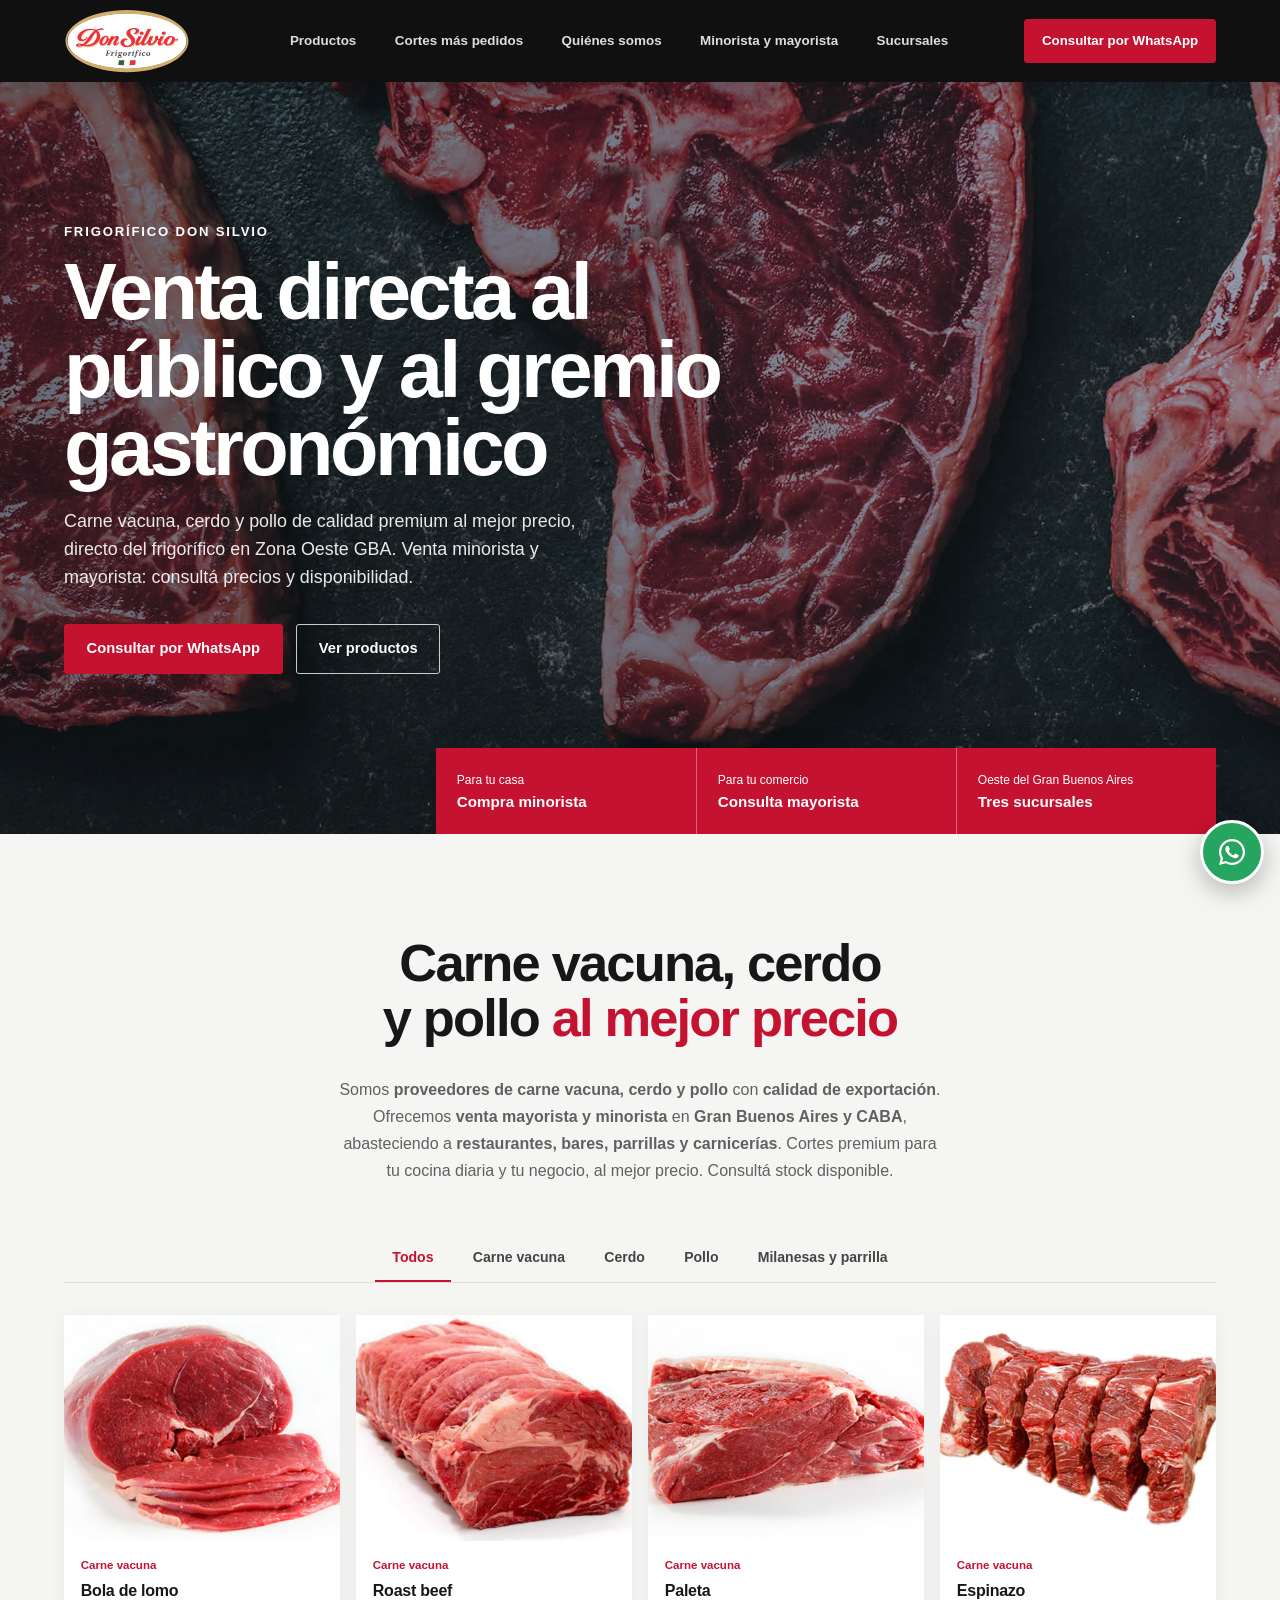
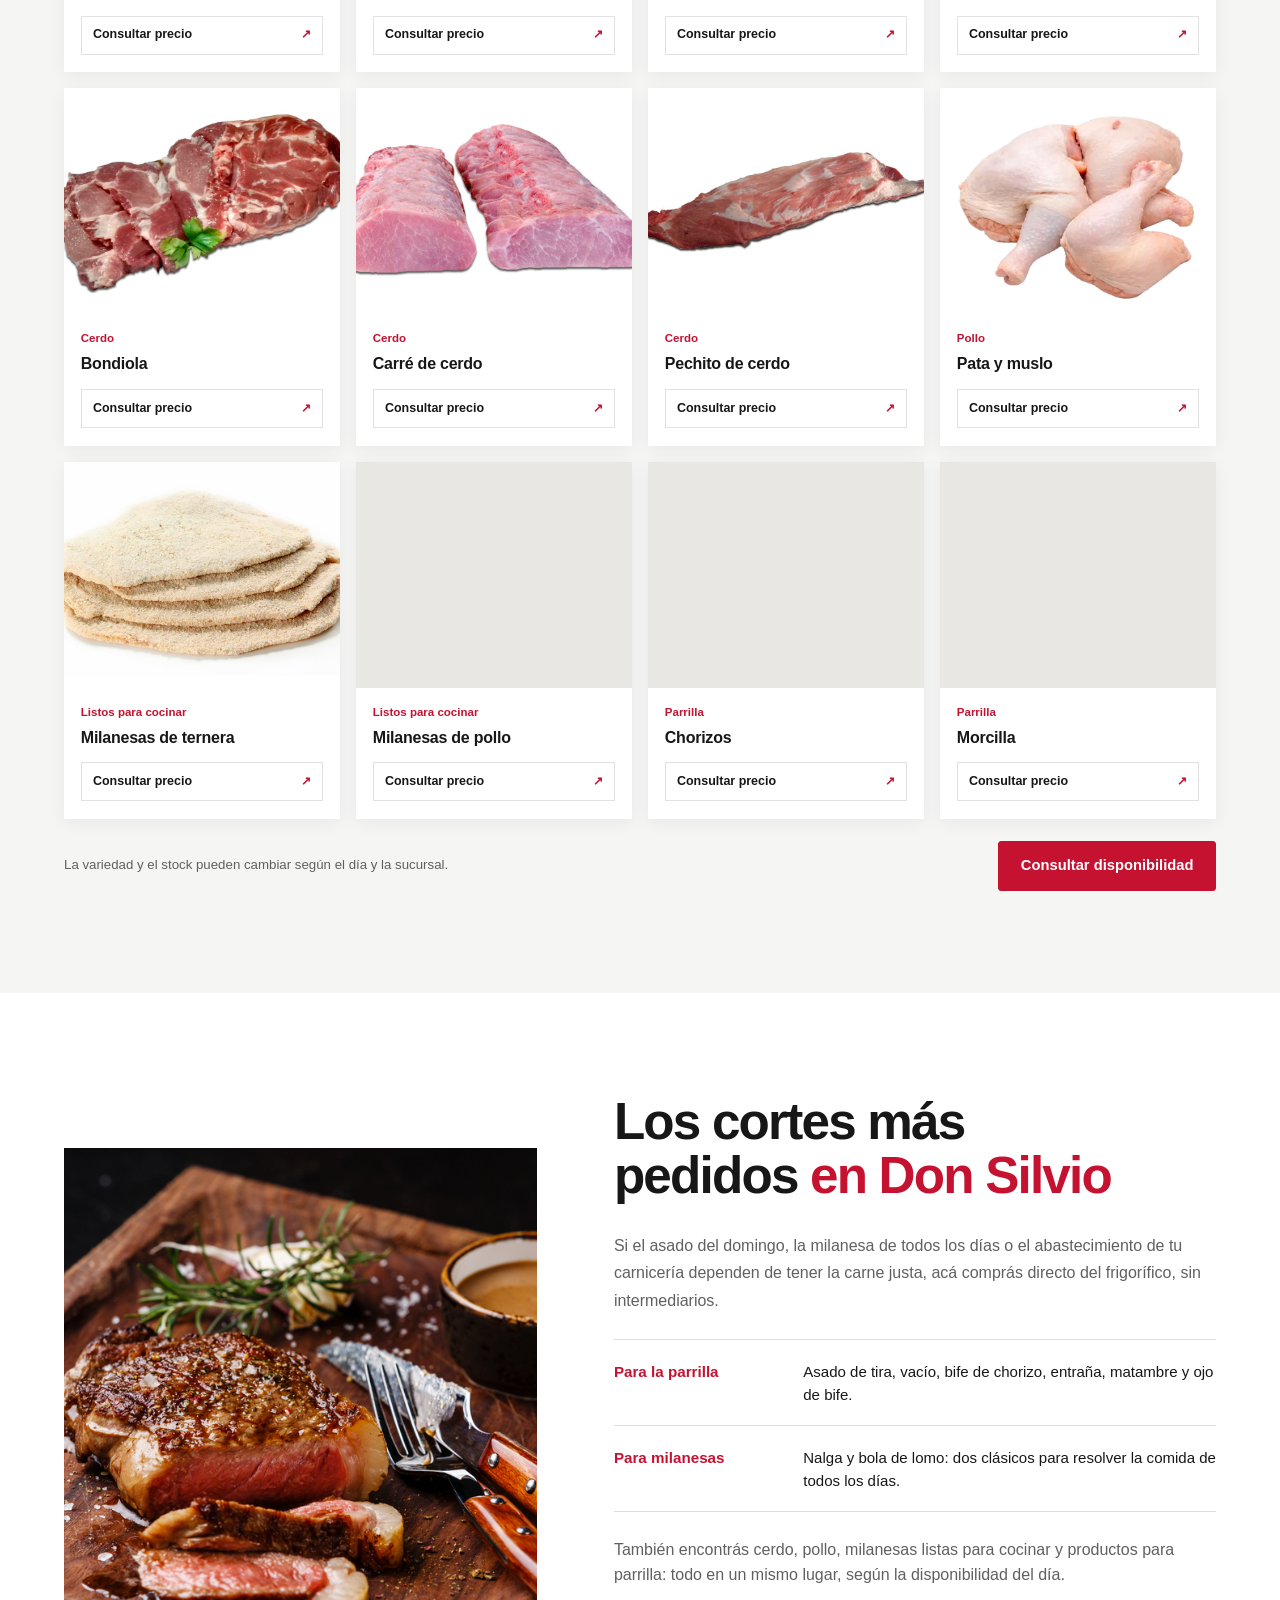
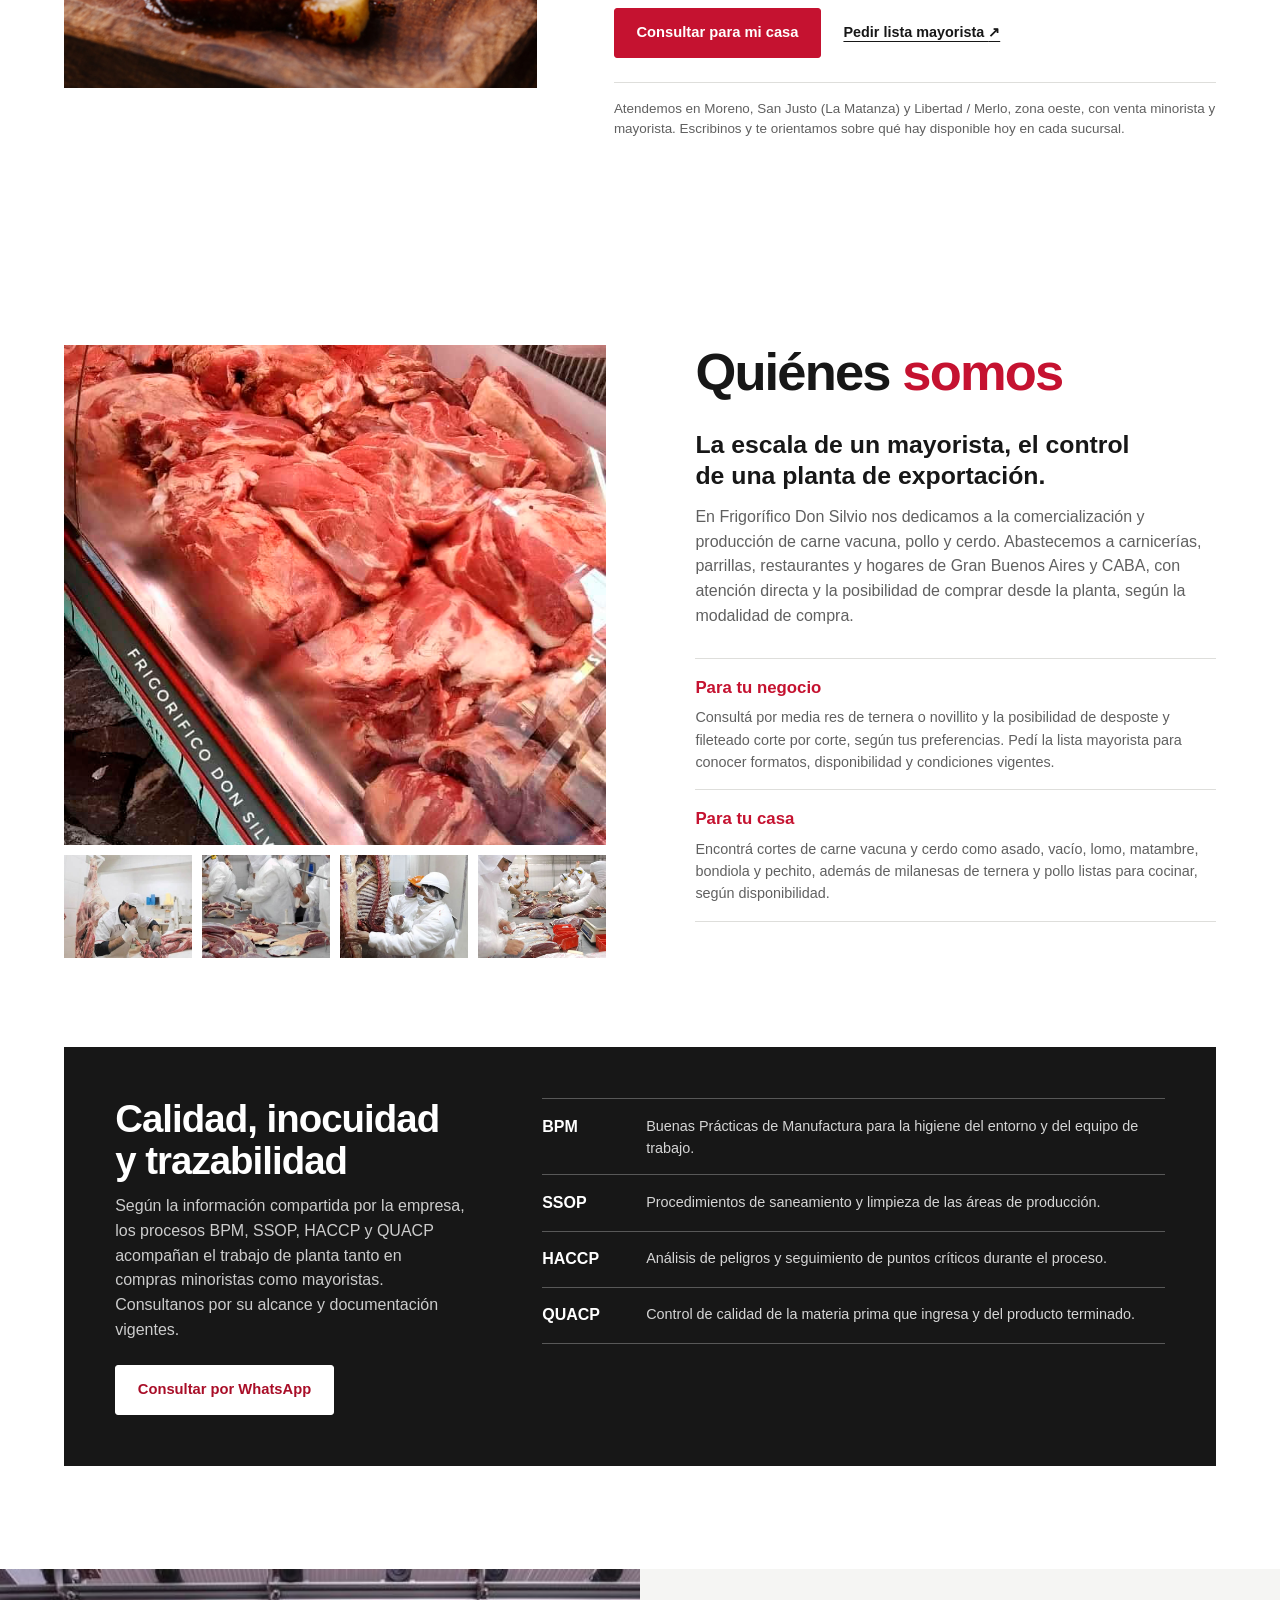
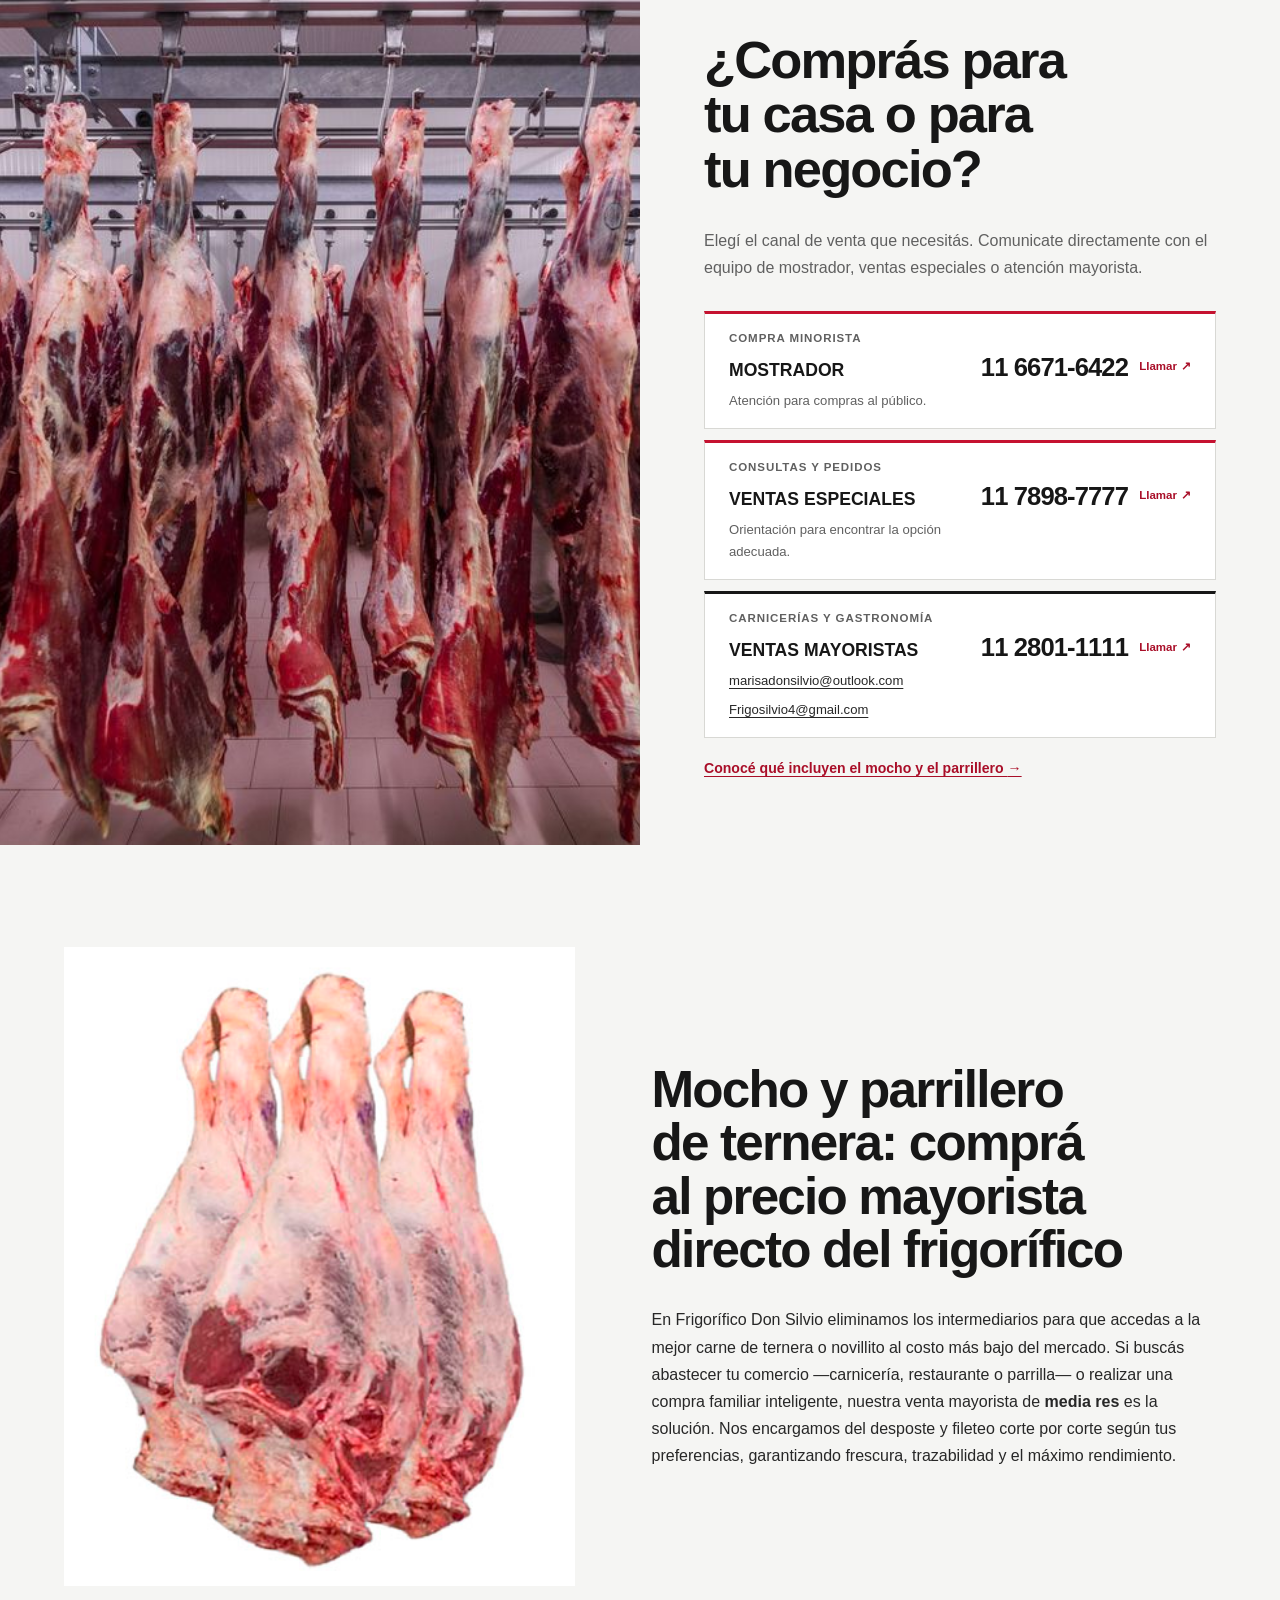
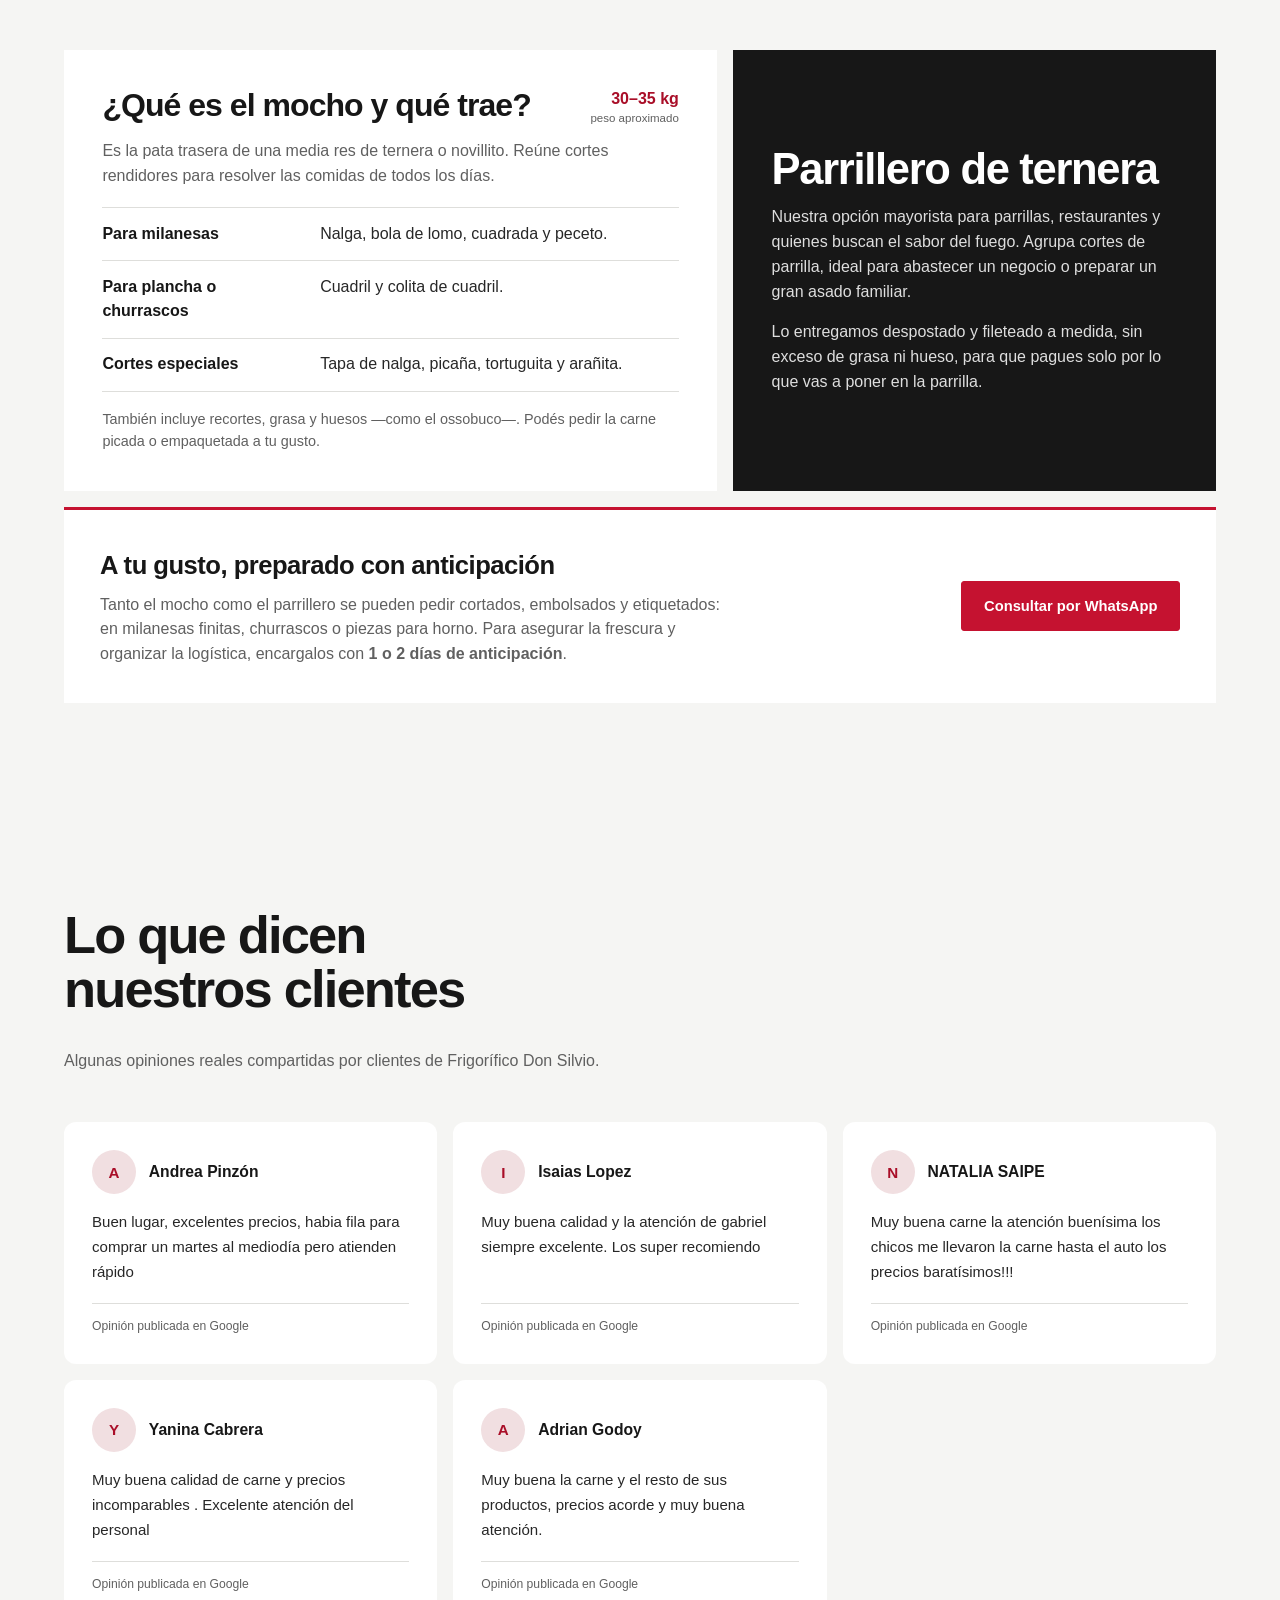
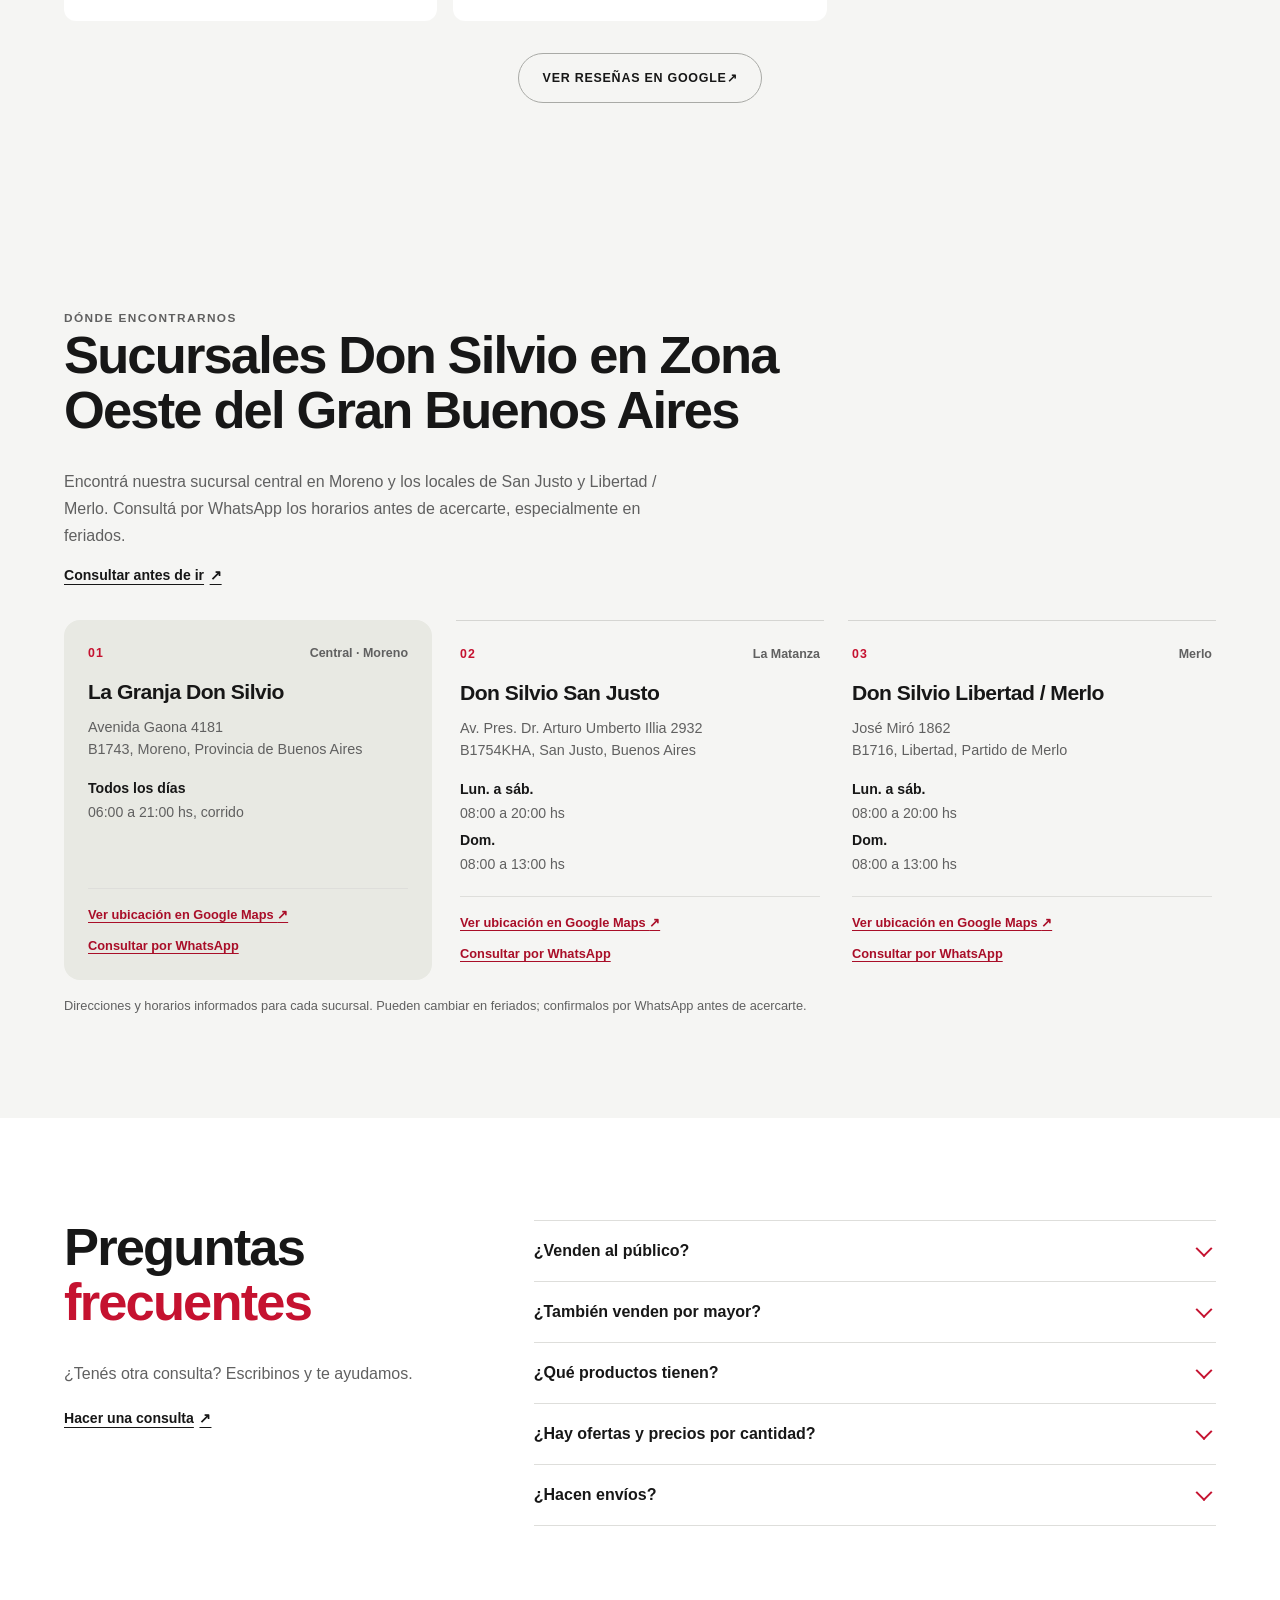
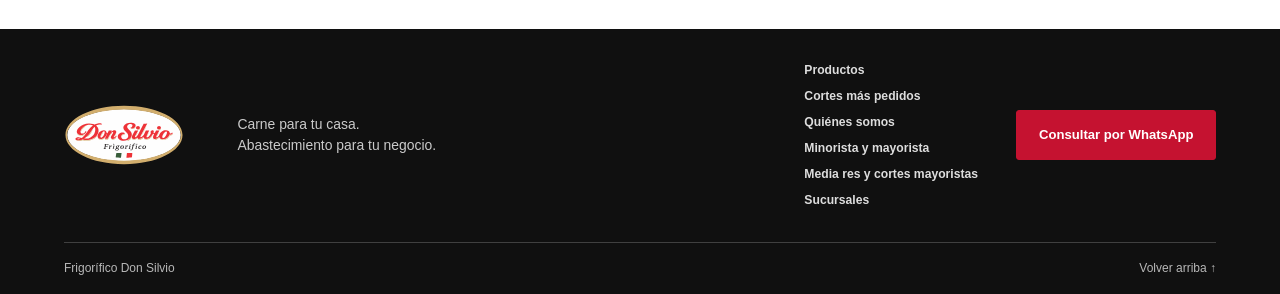
==== index.html @ 825852d2 "Replace 11 2318-2958 with 11 6671-6422 everywhere Co-authored-by: Copilot App <223556219+Copilot@use" ====
<!doctype html>
<html lang="es-AR">
  <head>
    <meta charset="utf-8">
    <meta name="viewport" content="width=device-width, initial-scale=1">
    <meta name="theme-color" content="#101010">
    <meta
      name="description"
      content="Frigorífico Don Silvio: venta directa de carne vacuna, cerdo y pollo de calidad premium al mejor precio. Minorista y mayorista en Zona Oeste GBA."
    >
    <meta
      name="keywords"
      content="frigorífico, carne mayorista, carne minorista, venta de carne al por mayor, carne vacuna, cerdo, pollo, media res, mocho de ternera, parrillero, milanesas, carnicería, zona oeste, Moreno, San Justo, La Matanza, Merlo, Libertad, Gran Buenos Aires"
    >
    <meta name="geo.region" content="AR-B">
    <meta name="geo.placename" content="Moreno, San Justo y Merlo, Zona Oeste GBA">
    <meta name="robots" content="index, follow, max-image-preview:large, max-snippet:-1, max-video-preview:-1">
    <meta name="author" content="Frigorífico Don Silvio">
    <meta name="format-detection" content="telephone=no">
    <link rel="canonical" href="https://www.donsilvio.com.ar/">
    <link rel="alternate" hreflang="es-AR" href="https://www.donsilvio.com.ar/">
    <link rel="alternate" hreflang="x-default" href="https://www.donsilvio.com.ar/">
    <meta property="og:type" content="website">
    <meta property="og:locale" content="es_AR">
    <meta property="og:site_name" content="Frigorífico Don Silvio">
    <meta property="og:url" content="https://www.donsilvio.com.ar/">
    <meta property="og:title" content="Frigorífico Don Silvio | Carne Mayorista y Minorista Oeste GBA">
    <meta
      property="og:description"
      content="Venta directa de carne vacuna, cerdo y pollo premium al mejor precio, para tu casa y para el gremio gastronómico. Moreno, San Justo y Merlo."
    >
    <meta property="og:image" content="https://www.donsilvio.com.ar/img/frigorifico-don-silvio-buenos-aires-argentina.jpeg">
    <meta property="og:image:width" content="1920">
    <meta property="og:image:height" content="922">
    <meta property="og:image:alt" content="Frigorífico Don Silvio, carnes en Zona Oeste del Gran Buenos Aires">
    <meta name="twitter:card" content="summary_large_image">
    <meta name="twitter:title" content="Frigorífico Don Silvio | Carne Mayorista y Minorista Oeste GBA">
    <meta name="twitter:description" content="Carne vacuna, cerdo y pollo premium al mejor precio. Venta al público y al gremio gastronómico.">
    <meta name="twitter:image" content="https://www.donsilvio.com.ar/img/frigorifico-don-silvio-buenos-aires-argentina.jpeg">
    <title>Frigorífico Don Silvio | Carne Mayorista y Minorista Oeste GBA</title>
    <link rel="icon" href="img/logo-don-silvio-frigorifico-2026.svg" type="image/svg+xml">
    <link rel="apple-touch-icon" href="img/don-silvio-frigorifico-logo.png">
    <script type="application/ld+json">
    {
      "@context": "https://schema.org",
      "@type": "FAQPage",
      "mainEntity": [
        {
          "@type": "Question",
          "name": "¿Venden al público?",
          "acceptedAnswer": { "@type": "Answer", "text": "Sí, la información publicada presenta venta minorista en las sucursales. Consultá disponibilidad antes de acercarte." }
        },
        {
          "@type": "Question",
          "name": "¿También venden por mayor?",
          "acceptedAnswer": { "@type": "Answer", "text": "Se comunica venta mayorista para carnicerías, revendedores y gastronomía. Consultá la lista, los formatos y las condiciones vigentes." }
        },
        {
          "@type": "Question",
          "name": "¿Qué productos tienen?",
          "acceptedAnswer": { "@type": "Answer", "text": "Carne vacuna, cerdo, pollo, milanesas, achuras y productos para parrilla, según disponibilidad de cada sucursal." }
        },
        {
          "@type": "Question",
          "name": "¿Hay ofertas y precios por cantidad?",
          "acceptedAnswer": { "@type": "Answer", "text": "Consultá por WhatsApp los precios, promociones y formatos disponibles al momento de tu compra." }
        },
        {
          "@type": "Question",
          "name": "¿Hacen envíos?",
          "acceptedAnswer": { "@type": "Answer", "text": "La información disponible no confirma una modalidad vigente de envíos. Consultá directamente por WhatsApp." }
        }
      ]
    }
    </script>
    <script type="application/ld+json">
    {
      "@context": "https://schema.org",
      "@graph": [
        {
          "@type": "WebSite",
          "@id": "https://www.donsilvio.com.ar/#website",
          "url": "https://www.donsilvio.com.ar/",
          "name": "Frigorífico Don Silvio",
          "inLanguage": "es-AR",
          "publisher": { "@id": "https://www.donsilvio.com.ar/#organization" }
        },
        {
          "@type": "Organization",
          "@id": "https://www.donsilvio.com.ar/#organization",
          "name": "Frigorífico Don Silvio",
          "description": "Venta directa de carne vacuna, cerdo y pollo de calidad premium, minorista y mayorista, en Zona Oeste del Gran Buenos Aires.",
          "url": "https://www.donsilvio.com.ar/",
          "logo": "https://www.donsilvio.com.ar/img/don-silvio-frigorifico-logo.png",
          "image": "https://www.donsilvio.com.ar/img/frigorifico-don-silvio-buenos-aires-argentina.jpeg",
          "telephone": "+5491166716422",
          "contactPoint": {
            "@type": "ContactPoint",
            "telephone": "+5491166716422",
            "contactType": "customer service",
            "areaServed": "AR",
            "availableLanguage": "es"
          }
        },
        {
          "@type": "Store",
          "@id": "https://www.donsilvio.com.ar/#moreno",
          "name": "La Granja Don Silvio",
          "parentOrganization": { "@id": "https://www.donsilvio.com.ar/#organization" },
          "url": "https://www.donsilvio.com.ar/",
          "image": "https://www.donsilvio.com.ar/img/frigorifico-don-silvio-buenos-aires-argentina.jpeg",
          "telephone": "+5491166716422",
          "address": {
            "@type": "PostalAddress",
            "streetAddress": "Avenida Gaona 4181",
            "addressLocality": "Moreno",
            "addressRegion": "Buenos Aires",
            "postalCode": "B1743",
            "addressCountry": "AR"
          },
          "openingHoursSpecification": [{
            "@type": "OpeningHoursSpecification",
            "dayOfWeek": ["Monday","Tuesday","Wednesday","Thursday","Friday","Saturday","Sunday"],
            "opens": "06:00",
            "closes": "21:00"
          }]
        },
        {
          "@type": "Store",
          "@id": "https://www.donsilvio.com.ar/#san-justo",
          "name": "Don Silvio San Justo",
          "parentOrganization": { "@id": "https://www.donsilvio.com.ar/#organization" },
          "url": "https://www.donsilvio.com.ar/",
          "image": "https://www.donsilvio.com.ar/img/frigorifico-don-silvio-buenos-aires-argentina.jpeg",
          "telephone": "+5491166716422",
          "address": {
            "@type": "PostalAddress",
            "streetAddress": "Av. Pres. Dr. Arturo Umberto Illia 2932",
            "addressLocality": "San Justo",
            "addressRegion": "Buenos Aires",
            "postalCode": "B1754KHA",
            "addressCountry": "AR"
          },
          "openingHoursSpecification": [
            {
              "@type": "OpeningHoursSpecification",
              "dayOfWeek": ["Monday","Tuesday","Wednesday","Thursday","Friday","Saturday"],
              "opens": "08:00",
              "closes": "20:00"
            },
            {
              "@type": "OpeningHoursSpecification",
              "dayOfWeek": "Sunday",
              "opens": "08:00",
              "closes": "13:00"
            }
          ]
        },
        {
          "@type": "Store",
          "@id": "https://www.donsilvio.com.ar/#libertad-merlo",
          "name": "Don Silvio Libertad / Merlo",
          "parentOrganization": { "@id": "https://www.donsilvio.com.ar/#organization" },
          "url": "https://www.donsilvio.com.ar/",
          "image": "https://www.donsilvio.com.ar/img/frigorifico-don-silvio-buenos-aires-argentina.jpeg",
          "telephone": "+5491166716422",
          "address": {
            "@type": "PostalAddress",
            "streetAddress": "José Miró 1862",
            "addressLocality": "Libertad, Merlo",
            "addressRegion": "Buenos Aires",
            "postalCode": "B1716",
            "addressCountry": "AR"
          },
          "openingHoursSpecification": [
            {
              "@type": "OpeningHoursSpecification",
              "dayOfWeek": ["Monday","Tuesday","Wednesday","Thursday","Friday","Saturday"],
              "opens": "08:00",
              "closes": "20:00"
            },
            {
              "@type": "OpeningHoursSpecification",
              "dayOfWeek": "Sunday",
              "opens": "08:00",
              "closes": "13:00"
            }
          ]
        }
      ]
    }
    </script>
    <link rel="stylesheet" href="styles.css">
    <script src="script.js" defer></script>
  </head>
  <body>
    <a class="skip-link" href="#contenido">Ir al contenido</a>

    <header class="site-header">
      <div class="header-inner page-shell">
        <a class="brand" href="#inicio" aria-label="Frigorífico Don Silvio, inicio">
          <img
            src="img/logo-don-silvio-frigorifico-2026.svg"
            alt="Frigorífico Don Silvio" title="Frigorífico Don Silvio"
            width="297"
            height="150"
          >
        </a>

        <nav class="main-nav" id="primary-navigation" aria-label="Navegación principal">
          <div class="mobile-nav-top">
            <a class="mobile-nav-brand" href="#inicio" aria-label="Frigorífico Don Silvio, inicio">
              <img
                src="img/logo-don-silvio-frigorifico-2026.svg"
                alt="Frigorífico Don Silvio" title="Frigorífico Don Silvio"
                width="297"
                height="150"
              >
            </a>
            <button class="menu-close" type="button" aria-label="Cerrar menú de navegación">
              <span aria-hidden="true"></span>
              <span aria-hidden="true"></span>
            </button>
          </div>
          <p class="mobile-nav-intro">Explorá Frigorífico Don Silvio</p>
          <a href="#productos">Productos</a>
          <a href="#cortes">Cortes más pedidos</a>
          <a href="#quienes-somos">Quiénes somos</a>
          <a href="#compra">Minorista y mayorista</a>
          <a href="#sucursales">Sucursales</a>
          <div class="mobile-nav-footer">
            <a
              class="button mobile-nav-cta"
              href="https://wa.me/5491166716422?text=Hola%20Don%20Silvio%2C%20quiero%20consultar%20por%20sus%20productos."
              target="_blank"
              rel="noopener noreferrer"
            >Consultar por WhatsApp</a>
          </div>
        </nav>

        <button
          class="menu-toggle"
          type="button"
          aria-label="Abrir menú de navegación"
          aria-controls="primary-navigation"
          aria-expanded="false"
        >
          <span aria-hidden="true"></span>
          <span aria-hidden="true"></span>
          <span aria-hidden="true"></span>
        </button>

        <a
          class="button button--header"
          href="https://wa.me/5491166716422?text=Hola%20Don%20Silvio%2C%20quiero%20consultar%20por%20sus%20productos."
          target="_blank"
          rel="noopener noreferrer"
        >Consultar por WhatsApp</a>
      </div>
    </header>

    <main id="contenido">
      <section class="hero" id="inicio" aria-labelledby="hero-title">
        <img
          class="hero-image"
          src="img/frigorifico-don-silvio-buenos-aires-argentina.jpeg"
          alt="Frigorífico Don Silvio: carne vacuna, cerdo y pollo con venta directa en Zona Oeste del Gran Buenos Aires" title="Frigorífico Don Silvio: carne vacuna, cerdo y pollo con venta directa en Zona Oeste del Gran Buenos Aires"
          width="1920"
          height="1080"
          fetchpriority="high"
        >
        <div class="hero-shade"></div>
        <div class="hero-content page-shell">
          <p class="hero-eyebrow">Frigorífico Don Silvio</p>
          <h1 id="hero-title">Venta directa al público y al gremio gastronómico</h1>
          <p class="hero-description">
            Carne vacuna, cerdo y pollo de calidad premium al mejor precio,
            directo del frigorífico en Zona Oeste GBA. Venta minorista y
            mayorista: consultá precios y disponibilidad.
          </p>
          <div class="hero-actions">
            <a
              class="button"
              href="https://wa.me/5491166716422?text=Hola%20Don%20Silvio%2C%20quiero%20consultar%20precios%2C%20disponibilidad%20y%20opciones%20de%20compra."
              target="_blank"
              rel="noopener noreferrer"
            >Consultar por WhatsApp</a>
            <a class="button button--outline" href="#productos">Ver productos</a>
          </div>
        </div>
        <div class="hero-ribbon" aria-label="Modalidades de compra">
          <a href="#compra">
            <span>Para tu casa</span>
            <strong>Compra minorista</strong>
          </a>
          <a href="#compra">
            <span>Para tu comercio</span>
            <strong>Consulta mayorista</strong>
          </a>
          <a href="#sucursales">
            <span>Oeste del Gran Buenos Aires</span>
            <strong>Tres sucursales</strong>
          </a>
        </div>
      </section>

      <section class="products-section section-pad" id="productos" aria-labelledby="products-title">
        <div class="page-shell">
          <div class="section-heading section-heading--center">
            <h2 id="products-title">Carne vacuna, cerdo y pollo <span>al mejor precio</span></h2>
            <p>
              Somos <strong>proveedores de carne vacuna, cerdo y pollo</strong> con
              <strong>calidad de exportación</strong>. Ofrecemos
              <strong>venta mayorista y minorista</strong> en
              <strong>Gran Buenos Aires y CABA</strong>, abasteciendo a
              <strong>restaurantes, bares, parrillas y carnicerías</strong>.
              Cortes premium para tu cocina diaria y tu negocio, al mejor
              precio. Consultá stock disponible.
            </p>
          </div>

          <div class="product-filters" role="group" aria-label="Filtrar productos">
            <button class="filter-button is-active" type="button" data-filter="todos" aria-pressed="true">Todos</button>
            <button class="filter-button" type="button" data-filter="vacuno" aria-pressed="false">Carne vacuna</button>
            <button class="filter-button" type="button" data-filter="cerdo" aria-pressed="false">Cerdo</button>
            <button class="filter-button" type="button" data-filter="pollo" aria-pressed="false">Pollo</button>
            <button class="filter-button" type="button" data-filter="parrilla" aria-pressed="false">Milanesas y parrilla</button>
          </div>

          <div class="product-grid" id="product-grid">
            <article class="product-card" data-category="vacuno">
              <a class="product-image-link" href="https://wa.me/5491166716422?text=Hola%20Don%20Silvio%2C%20quiero%20consultar%20por%20bola%20de%20lomo%2C%20precio%20y%20disponibilidad." target="_blank" rel="noopener noreferrer" aria-label="Consultar bola de lomo por WhatsApp">
                <img src="img/boladelomo.jpeg" alt="Bola de lomo de ternera fresca, venta minorista y mayorista en Frigorífico Don Silvio" title="Bola de lomo de ternera fresca, venta minorista y mayorista en Frigorífico Don Silvio" width="900" height="650" loading="lazy" decoding="async">
              </a>
              <div class="product-card-copy">
                <span class="product-category">Carne vacuna</span>
                <h3>Bola de lomo</h3>
                <a class="product-link" href="https://wa.me/5491166716422?text=Hola%20Don%20Silvio%2C%20quiero%20consultar%20por%20bola%20de%20lomo%2C%20precio%20y%20disponibilidad." target="_blank" rel="noopener noreferrer" aria-label="Consultar precio y disponibilidad de bola de lomo por WhatsApp">Consultar precio <span aria-hidden="true">↗</span></a>
              </div>
            </article>

            <article class="product-card" data-category="vacuno">
              <a class="product-image-link" href="https://wa.me/5491166716422?text=Hola%20Don%20Silvio%2C%20quiero%20consultar%20por%20roast%20beef%2C%20precio%20y%20disponibilidad." target="_blank" rel="noopener noreferrer" aria-label="Consultar roast beef por WhatsApp">
                <img src="img/roastbeef.jpeg" alt="Roast beef vacuno fresco al mejor precio, directo del frigorífico" title="Roast beef vacuno fresco al mejor precio, directo del frigorífico" width="900" height="650" loading="lazy" decoding="async">
              </a>
              <div class="product-card-copy">
                <span class="product-category">Carne vacuna</span>
                <h3>Roast beef</h3>
                <a class="product-link" href="https://wa.me/5491166716422?text=Hola%20Don%20Silvio%2C%20quiero%20consultar%20por%20roast%20beef%2C%20precio%20y%20disponibilidad." target="_blank" rel="noopener noreferrer" aria-label="Consultar precio y disponibilidad de roast beef por WhatsApp">Consultar precio <span aria-hidden="true">↗</span></a>
              </div>
            </article>

            <article class="product-card" data-category="vacuno">
              <a class="product-image-link" href="https://wa.me/5491166716422?text=Hola%20Don%20Silvio%2C%20quiero%20consultar%20por%20paleta%2C%20precio%20y%20disponibilidad." target="_blank" rel="noopener noreferrer" aria-label="Consultar paleta por WhatsApp">
                <img src="img/paleta.jpeg" alt="Paleta vacuna fresca para guisos y horno, venta directa de frigorífico" title="Paleta vacuna fresca para guisos y horno, venta directa de frigorífico" width="900" height="650" loading="lazy" decoding="async">
              </a>
              <div class="product-card-copy">
                <span class="product-category">Carne vacuna</span>
                <h3>Paleta</h3>
                <a class="product-link" href="https://wa.me/5491166716422?text=Hola%20Don%20Silvio%2C%20quiero%20consultar%20por%20paleta%2C%20precio%20y%20disponibilidad." target="_blank" rel="noopener noreferrer" aria-label="Consultar precio y disponibilidad de paleta por WhatsApp">Consultar precio <span aria-hidden="true">↗</span></a>
              </div>
            </article>

            <article class="product-card" data-category="vacuno">
              <a class="product-image-link" href="https://wa.me/5491166716422?text=Hola%20Don%20Silvio%2C%20quiero%20consultar%20por%20espinazo%2C%20precio%20y%20disponibilidad." target="_blank" rel="noopener noreferrer" aria-label="Consultar espinazo por WhatsApp">
                <img src="img/espinazo.jpeg" alt="Espinazo vacuno para caldos y guisos, venta minorista y mayorista" title="Espinazo vacuno para caldos y guisos, venta minorista y mayorista" width="900" height="650" loading="lazy" decoding="async">
              </a>
              <div class="product-card-copy">
                <span class="product-category">Carne vacuna</span>
                <h3>Espinazo</h3>
                <a class="product-link" href="https://wa.me/5491166716422?text=Hola%20Don%20Silvio%2C%20quiero%20consultar%20por%20espinazo%2C%20precio%20y%20disponibilidad." target="_blank" rel="noopener noreferrer" aria-label="Consultar precio y disponibilidad de espinazo por WhatsApp">Consultar precio <span aria-hidden="true">↗</span></a>
              </div>
            </article>

            <article class="product-card" data-category="cerdo">
              <a class="product-image-link" href="https://wa.me/5491166716422?text=Hola%20Don%20Silvio%2C%20quiero%20consultar%20por%20bondiola%2C%20precio%20y%20disponibilidad." target="_blank" rel="noopener noreferrer" aria-label="Consultar bondiola por WhatsApp">
                <img src="img/bondiola.jpeg" alt="Bondiola de cerdo fresca, venta directa de frigorífico en Zona Oeste GBA" title="Bondiola de cerdo fresca, venta directa de frigorífico en Zona Oeste GBA" width="900" height="650" loading="lazy" decoding="async">
              </a>
              <div class="product-card-copy">
                <span class="product-category">Cerdo</span>
                <h3>Bondiola</h3>
                <a class="product-link" href="https://wa.me/5491166716422?text=Hola%20Don%20Silvio%2C%20quiero%20consultar%20por%20bondiola%2C%20precio%20y%20disponibilidad." target="_blank" rel="noopener noreferrer" aria-label="Consultar precio y disponibilidad de bondiola por WhatsApp">Consultar precio <span aria-hidden="true">↗</span></a>
              </div>
            </article>

            <article class="product-card" data-category="cerdo">
              <a class="product-image-link" href="https://wa.me/5491166716422?text=Hola%20Don%20Silvio%2C%20quiero%20consultar%20por%20carre%20de%20cerdo%2C%20precio%20y%20disponibilidad." target="_blank" rel="noopener noreferrer" aria-label="Consultar carré de cerdo por WhatsApp">
                <img src="img/carredecerdo.jpeg" alt="Carré de cerdo fresco para parrilla y horno, venta minorista y mayorista" title="Carré de cerdo fresco para parrilla y horno, venta minorista y mayorista" width="900" height="650" loading="lazy" decoding="async">
              </a>
              <div class="product-card-copy">
                <span class="product-category">Cerdo</span>
                <h3>Carré de cerdo</h3>
                <a class="product-link" href="https://wa.me/5491166716422?text=Hola%20Don%20Silvio%2C%20quiero%20consultar%20por%20carre%20de%20cerdo%2C%20precio%20y%20disponibilidad." target="_blank" rel="noopener noreferrer" aria-label="Consultar precio y disponibilidad de carré de cerdo por WhatsApp">Consultar precio <span aria-hidden="true">↗</span></a>
              </div>
            </article>

            <article class="product-card" data-category="cerdo">
              <a class="product-image-link" href="https://wa.me/5491166716422?text=Hola%20Don%20Silvio%2C%20quiero%20consultar%20por%20pechito%20de%20cerdo%2C%20precio%20y%20disponibilidad." target="_blank" rel="noopener noreferrer" aria-label="Consultar pechito de cerdo por WhatsApp">
                <img src="img/pechitodecerdo.jpeg" alt="Pechito de cerdo fresco para parrilla, venta directa de frigorífico" title="Pechito de cerdo fresco para parrilla, venta directa de frigorífico" width="900" height="650" loading="lazy" decoding="async">
              </a>
              <div class="product-card-copy">
                <span class="product-category">Cerdo</span>
                <h3>Pechito de cerdo</h3>
                <a class="product-link" href="https://wa.me/5491166716422?text=Hola%20Don%20Silvio%2C%20quiero%20consultar%20por%20pechito%20de%20cerdo%2C%20precio%20y%20disponibilidad." target="_blank" rel="noopener noreferrer" aria-label="Consultar precio y disponibilidad de pechito de cerdo por WhatsApp">Consultar precio <span aria-hidden="true">↗</span></a>
              </div>
            </article>

            <article class="product-card" data-category="pollo">
              <a class="product-image-link" href="https://wa.me/5491166716422?text=Hola%20Don%20Silvio%2C%20quiero%20consultar%20por%20pata%20y%20muslo%2C%20precio%20y%20disponibilidad." target="_blank" rel="noopener noreferrer" aria-label="Consultar pata y muslo por WhatsApp">
                <img src="img/pata-y-muslo-pollo.jpeg" alt="Pata y muslo de pollo fresco, venta minorista y mayorista" title="Pata y muslo de pollo fresco, venta minorista y mayorista" width="900" height="650" loading="lazy" decoding="async">
              </a>
              <div class="product-card-copy">
                <span class="product-category">Pollo</span>
                <h3>Pata y muslo</h3>
                <a class="product-link" href="https://wa.me/5491166716422?text=Hola%20Don%20Silvio%2C%20quiero%20consultar%20por%20pata%20y%20muslo%2C%20precio%20y%20disponibilidad." target="_blank" rel="noopener noreferrer" aria-label="Consultar precio y disponibilidad de pata y muslo por WhatsApp">Consultar precio <span aria-hidden="true">↗</span></a>
              </div>
            </article>

            <article class="product-card" data-category="parrilla">
              <a class="product-image-link" href="https://wa.me/5491166716422?text=Hola%20Don%20Silvio%2C%20quiero%20consultar%20por%20milanesas%20de%20ternera%2C%20precio%20y%20disponibilidad." target="_blank" rel="noopener noreferrer" aria-label="Consultar milanesas de ternera por WhatsApp">
                <img src="img/milanesadeternera.jpeg" alt="Milanesas de ternera listas para cocinar, venta minorista y mayorista" title="Milanesas de ternera listas para cocinar, venta minorista y mayorista" width="900" height="650" loading="lazy" decoding="async">
              </a>
              <div class="product-card-copy">
                <span class="product-category">Listos para cocinar</span>
                <h3>Milanesas de ternera</h3>
                <a class="product-link" href="https://wa.me/5491166716422?text=Hola%20Don%20Silvio%2C%20quiero%20consultar%20por%20milanesas%20de%20ternera%2C%20precio%20y%20disponibilidad." target="_blank" rel="noopener noreferrer" aria-label="Consultar precio y disponibilidad de milanesas de ternera por WhatsApp">Consultar precio <span aria-hidden="true">↗</span></a>
              </div>
            </article>

            <article class="product-card" data-category="parrilla">
              <a class="product-image-link" href="https://wa.me/5491166716422?text=Hola%20Don%20Silvio%2C%20quiero%20consultar%20por%20milanesas%20de%20pollo%2C%20precio%20y%20disponibilidad." target="_blank" rel="noopener noreferrer" aria-label="Consultar milanesas de pollo por WhatsApp">
                <img src="img/milanesadepollo.jpeg" alt="Milanesas de pollo listas para cocinar, venta minorista y mayorista" title="Milanesas de pollo listas para cocinar, venta minorista y mayorista" width="900" height="650" loading="lazy" decoding="async">
              </a>
              <div class="product-card-copy">
                <span class="product-category">Listos para cocinar</span>
                <h3>Milanesas de pollo</h3>
                <a class="product-link" href="https://wa.me/5491166716422?text=Hola%20Don%20Silvio%2C%20quiero%20consultar%20por%20milanesas%20de%20pollo%2C%20precio%20y%20disponibilidad." target="_blank" rel="noopener noreferrer" aria-label="Consultar precio y disponibilidad de milanesas de pollo por WhatsApp">Consultar precio <span aria-hidden="true">↗</span></a>
              </div>
            </article>

            <article class="product-card" data-category="parrilla">
              <a class="product-image-link" href="https://wa.me/5491166716422?text=Hola%20Don%20Silvio%2C%20quiero%20consultar%20por%20chorizos%2C%20precio%20y%20disponibilidad." target="_blank" rel="noopener noreferrer" aria-label="Consultar chorizos por WhatsApp">
                <img src="img/chorizo-puro-cerdo.jpeg" alt="Chorizos de puro cerdo para parrilla, venta directa de frigorífico" title="Chorizos de puro cerdo para parrilla, venta directa de frigorífico" width="900" height="650" loading="lazy" decoding="async">
              </a>
              <div class="product-card-copy">
                <span class="product-category">Parrilla</span>
                <h3>Chorizos</h3>
                <a class="product-link" href="https://wa.me/5491166716422?text=Hola%20Don%20Silvio%2C%20quiero%20consultar%20por%20chorizos%2C%20precio%20y%20disponibilidad." target="_blank" rel="noopener noreferrer" aria-label="Consultar precio y disponibilidad de chorizos por WhatsApp">Consultar precio <span aria-hidden="true">↗</span></a>
              </div>
            </article>

            <article class="product-card" data-category="parrilla">
              <a class="product-image-link" href="https://wa.me/5491166716422?text=Hola%20Don%20Silvio%2C%20quiero%20consultar%20por%20morcilla%2C%20precio%20y%20disponibilidad." target="_blank" rel="noopener noreferrer" aria-label="Consultar morcilla por WhatsApp">
                <img src="img/morcilla.jpeg" alt="Morcilla para parrilla, venta minorista y mayorista en Don Silvio" title="Morcilla para parrilla, venta minorista y mayorista en Don Silvio" width="900" height="650" loading="lazy" decoding="async">
              </a>
              <div class="product-card-copy">
                <span class="product-category">Parrilla</span>
                <h3>Morcilla</h3>
                <a class="product-link" href="https://wa.me/5491166716422?text=Hola%20Don%20Silvio%2C%20quiero%20consultar%20por%20morcilla%2C%20precio%20y%20disponibilidad." target="_blank" rel="noopener noreferrer" aria-label="Consultar precio y disponibilidad de morcilla por WhatsApp">Consultar precio <span aria-hidden="true">↗</span></a>
              </div>
            </article>
          </div>

          <div class="catalog-cta">
            <p>La variedad y el stock pueden cambiar según el día y la sucursal.</p>
            <a
              class="button"
              href="https://wa.me/5491166716422?text=Hola%20Don%20Silvio%2C%20quiero%20consultar%20qu%C3%A9%20productos%20tienen%20disponibles%20hoy."
              target="_blank"
              rel="noopener noreferrer"
            >Consultar disponibilidad</a>
          </div>
        </div>
      </section>

      <section class="cuts-section section-pad" id="cortes" aria-labelledby="cuts-title">
        <div class="page-shell cuts-layout">
          <figure class="cuts-photo">
            <img
              src="img/calidad-premium-carnes.jpg"
              alt="Corte de carne vacuna premium servido sobre una tabla, listo para la parrilla" title="Corte de carne vacuna premium servido sobre una tabla, listo para la parrilla"
              width="1200"
              height="800"
              loading="lazy"
              decoding="async"
            >
          </figure>

          <div class="cuts-copy">
            <h2 id="cuts-title">Los cortes más pedidos <span>en Don Silvio</span></h2>
            <p class="cuts-intro">
              Si el asado del domingo, la milanesa de todos los días o el
              abastecimiento de tu carnicería dependen de tener la carne justa,
              acá comprás directo del frigorífico, sin intermediarios.
            </p>

            <div class="cuts-list">
              <div class="cuts-row">
                <h3>Para la parrilla</h3>
                <p>Asado de tira, vacío, bife de chorizo, entraña, matambre y ojo de bife.</p>
              </div>
              <div class="cuts-row">
                <h3>Para milanesas</h3>
                <p>Nalga y bola de lomo: dos clásicos para resolver la comida de todos los días.</p>
              </div>
            </div>

            <p class="cuts-more">
              También encontrás cerdo, pollo, milanesas listas para cocinar y
              productos para parrilla: todo en un mismo lugar, según la
              disponibilidad del día.
            </p>

            <div class="cuts-actions">
              <a
                class="button"
                href="https://wa.me/5491166716422?text=Hola%20Don%20Silvio%2C%20quiero%20consultar%20cortes%2C%20precios%20vigentes%20y%20promociones%20para%20mi%20casa."
                target="_blank"
                rel="noopener noreferrer"
              >Consultar para mi casa</a>
              <a
                class="cuts-wholesale"
                href="https://wa.me/5491166716422?text=Hola%20Don%20Silvio%2C%20tengo%20una%20carnicer%C3%ADa%20o%20negocio%20gastron%C3%B3mico%20y%20quiero%20pedir%20la%20lista%20mayorista%20y%20conocer%20los%20formatos%20disponibles."
                target="_blank"
                rel="noopener noreferrer"
              >Pedir lista mayorista <span aria-hidden="true">↗</span></a>
            </div>

            <p class="cuts-location">
              Atendemos en Moreno, San Justo (La Matanza) y Libertad / Merlo,
              zona oeste, con venta minorista y mayorista. Escribinos y te
              orientamos sobre qué hay disponible hoy en cada sucursal.
            </p>
          </div>
        </div>
      </section>

      <section class="story-section section-pad" id="quienes-somos" aria-labelledby="story-title">
        <div class="page-shell story-layout">
          <div class="story-gallery" aria-label="Frigorífico Don Silvio: mostrador y trabajo en planta">
            <img
              class="story-gallery-main"
              src="img/frigorifico-venta-al-publico.jpg"
              alt="Mostrador de venta al público de carne vacuna, cerdo y pollo en Frigorífico Don Silvio" title="Mostrador de venta al público de carne vacuna, cerdo y pollo en Frigorífico Don Silvio"
              width="720"
              height="1280"
              loading="lazy"
              decoding="async"
            >
            <div class="story-gallery-support" aria-label="Imágenes del trabajo en planta">
              <img src="img/frigorifico-don-silvio-argentina-1.jpeg" alt="Personal de Frigorífico Don Silvio en el área de preparación de carne" title="Personal de Frigorífico Don Silvio en el área de preparación de carne" width="594" height="377" loading="lazy" decoding="async">
              <img src="img/frigorifico-don-silvio-argentina-2.jpeg" alt="Desposte y preparación de cortes de carne vacuna en planta" title="Desposte y preparación de cortes de carne vacuna en planta" width="594" height="377" loading="lazy" decoding="async">
              <img src="img/frigorifico-don-silvio-argentina-3.jpeg" alt="Trabajo en planta del frigorífico con control de calidad e inocuidad" title="Trabajo en planta del frigorífico con control de calidad e inocuidad" width="594" height="377" loading="lazy" decoding="async">
              <img src="img/frigorifico-don-silvio-argentina-4.jpeg" alt="Equipo de Frigorífico Don Silvio en la planta de trabajo" title="Equipo de Frigorífico Don Silvio en la planta de trabajo" width="594" height="377" loading="lazy" decoding="async">
            </div>
          </div>

          <div class="story-copy">
            <h2 id="story-title">Quiénes <span>somos</span></h2>
            <h3 class="story-lede">La escala de un mayorista, el control de una planta de exportación.</h3>
            <p>
              En Frigorífico Don Silvio nos dedicamos a la comercialización y
              producción de carne vacuna, pollo y cerdo. Abastecemos a
              carnicerías, parrillas, restaurantes y hogares de Gran Buenos
              Aires y CABA, con atención directa y la posibilidad de comprar
              desde la planta, según la modalidad de compra.
            </p>
            <div class="story-points">
              <div>
                <h3>Para tu negocio</h3>
                <p>
                  Consultá por media res de ternera o novillito y la posibilidad
                  de desposte y fileteado corte por corte, según tus preferencias.
                  Pedí la lista mayorista para conocer formatos, disponibilidad
                  y condiciones vigentes.
                </p>
              </div>
              <div>
                <h3>Para tu casa</h3>
                <p>
                  Encontrá cortes de carne vacuna y cerdo como asado, vacío,
                  lomo, matambre, bondiola y pechito, además de milanesas de
                  ternera y pollo listas para cocinar, según disponibilidad.
                </p>
              </div>
            </div>
          </div>

          <div class="story-quality">
            <div class="story-quality-heading">
              <h3>Calidad, inocuidad y trazabilidad</h3>
              <p>
                Según la información compartida por la empresa, los procesos
                BPM, SSOP, HACCP y QUACP acompañan el trabajo de planta tanto
                en compras minoristas como mayoristas. Consultanos por su
                alcance y documentación vigentes.
              </p>
              <a
                class="button button--light"
                href="https://wa.me/5491166716422?text=Hola%20Don%20Silvio%2C%20quiero%20consultar%20por%20sus%20procesos%20de%20calidad%20y%20modalidades%20de%20compra."
                target="_blank"
                rel="noopener noreferrer"
              >Consultar por WhatsApp</a>
            </div>
            <dl class="quality-list">
              <div>
                <dt>BPM</dt>
                <dd>Buenas Prácticas de Manufactura para la higiene del entorno y del equipo de trabajo.</dd>
              </div>
              <div>
                <dt>SSOP</dt>
                <dd>Procedimientos de saneamiento y limpieza de las áreas de producción.</dd>
              </div>
              <div>
                <dt>HACCP</dt>
                <dd>Análisis de peligros y seguimiento de puntos críticos durante el proceso.</dd>
              </div>
              <div>
                <dt>QUACP</dt>
                <dd>Control de calidad de la materia prima que ingresa y del producto terminado.</dd>
              </div>
            </dl>
          </div>
        </div>
      </section>

      <section class="buying-section" id="compra" aria-labelledby="buying-title">
        <div class="buying-image">
          <img
            src="img/carne-vacuna-frigorifico.jpg"
            alt="Cortes de carne vacuna en cámara frigorífica para venta mayorista y minorista" title="Cortes de carne vacuna en cámara frigorífica para venta mayorista y minorista"
            width="1200"
            height="800"
            loading="lazy"
            decoding="async"
          >
        </div>
        <div class="buying-copy">
          <div class="buying-copy-inner">
            <h2 id="buying-title">¿Comprás para tu casa o para tu negocio?</h2>
            <p>
              Elegí el canal de venta que necesitás. Comunicate directamente
              con el equipo de mostrador, ventas especiales o atención mayorista.
            </p>
            <div class="buying-channels" aria-label="Teléfonos por canal de venta">
              <article class="buying-channel">
                <span class="buying-channel__eyebrow">Compra minorista</span>
                <h3>Mostrador</h3>
                <a class="buying-channel__phone" href="tel:+5491166716422" aria-label="Llamar al mostrador al 11 6671-6422">
                  <span>11 6671-6422</span><span class="buying-channel__call">Llamar <span aria-hidden="true">↗</span></span>
                </a>
                <p>Atención para compras al público.</p>
              </article>
              <article class="buying-channel">
                <span class="buying-channel__eyebrow">Consultas y pedidos</span>
                <h3>Ventas especiales</h3>
                <a class="buying-channel__phone" href="tel:+5491178987777" aria-label="Llamar a ventas especiales al 11 7898-7777">
                  <span>11 7898-7777</span><span class="buying-channel__call">Llamar <span aria-hidden="true">↗</span></span>
                </a>
                <p>Orientación para encontrar la opción adecuada.</p>
              </article>
              <article class="buying-channel buying-channel--wholesale">
                <span class="buying-channel__eyebrow">Carnicerías y gastronomía</span>
                <h3>Ventas mayoristas</h3>
                <a class="buying-channel__phone" href="tel:+5491128011111" aria-label="Llamar a ventas mayoristas al 11 2801-1111">
                  <span>11 2801-1111</span><span class="buying-channel__call">Llamar <span aria-hidden="true">↗</span></span>
                </a>
                <p class="buying-channel__emails">
                  <a href="mailto:marisadonsilvio@outlook.com">marisadonsilvio@outlook.com</a>
                  <a href="mailto:Frigosilvio4@gmail.com">Frigosilvio4@gmail.com</a>
                </p>
              </article>
            </div>
            <a class="buying-wholesale-detail" href="#mayorista">Conocé qué incluyen el mocho y el parrillero <span aria-hidden="true">→</span></a>
          </div>
        </div>
      </section>

      <section class="wholesale-section section-pad" id="mayorista" aria-labelledby="wholesale-title">
        <div class="page-shell">
          <div class="wholesale-intro">
            <figure class="wholesale-photo">
              <img
                src="img/mocho-ternera-don-silvio.jpg"
                alt="Mocho de ternera (pata trasera de media res) para compra mayorista directa del frigorífico" title="Mocho de ternera (pata trasera de media res) para compra mayorista directa del frigorífico"
                width="400"
                height="500"
                loading="lazy"
                decoding="async"
              >
            </figure>
            <div class="wholesale-intro-copy">
              <h2 id="wholesale-title">Mocho y parrillero de ternera: comprá al precio mayorista directo del frigorífico</h2>
              <p>
                En Frigorífico Don Silvio eliminamos los intermediarios para que accedas
                a la mejor carne de ternera o novillito al costo más bajo del mercado.
                Si buscás abastecer tu comercio —carnicería, restaurante o parrilla— o
                realizar una compra familiar inteligente, nuestra venta mayorista de
                <strong>media res</strong> es la solución. Nos encargamos del desposte y
                fileteo corte por corte según tus preferencias, garantizando frescura,
                trazabilidad y el máximo rendimiento.
              </p>
            </div>
          </div>

          <div class="wholesale-options">
            <article class="mocho-detail" aria-labelledby="mocho-title">
              <div class="mocho-heading">
                <div>
                  <h3 id="mocho-title">¿Qué es el mocho y qué trae?</h3>
                </div>
                <p class="mocho-weight"><strong>30–35 kg</strong><span>peso aproximado</span></p>
              </div>
              <p class="mocho-lede">
                Es la pata trasera de una media res de ternera o novillito. Reúne cortes
                rendidores para resolver las comidas de todos los días.
              </p>
              <dl class="mocho-cuts">
                <div>
                  <dt>Para milanesas</dt>
                  <dd>Nalga, bola de lomo, cuadrada y peceto.</dd>
                </div>
                <div>
                  <dt>Para plancha o churrascos</dt>
                  <dd>Cuadril y colita de cuadril.</dd>
                </div>
                <div>
                  <dt>Cortes especiales</dt>
                  <dd>Tapa de nalga, picaña, tortuguita y arañita.</dd>
                </div>
              </dl>
              <p class="mocho-inclusions">
                También incluye recortes, grasa y huesos —como el ossobuco—. Podés pedir
                la carne picada o empaquetada a tu gusto.
              </p>
            </article>

            <article class="parrillero-detail" aria-labelledby="parrillero-title">
              <h3 id="parrillero-title">Parrillero de ternera</h3>
              <p>
                Nuestra opción mayorista para parrillas, restaurantes y quienes buscan
                el sabor del fuego. Agrupa cortes de parrilla, ideal para abastecer un
                negocio o preparar un gran asado familiar.
              </p>
              <p>
                Lo entregamos despostado y fileteado a medida, sin exceso de grasa ni
                hueso, para que pagues solo por lo que vas a poner en la parrilla.
              </p>
            </article>
          </div>

          <div class="wholesale-prep">
            <div>
              <h3>A tu gusto, preparado con anticipación</h3>
              <p>
                Tanto el mocho como el parrillero se pueden pedir cortados, embolsados y
                etiquetados: en milanesas finitas, churrascos o piezas para horno.
                Para asegurar la frescura y organizar la logística, encargalos con
                <strong>1 o 2 días de anticipación</strong>.
              </p>
            </div>
            <a
              class="button"
              href="https://wa.me/5491166716422?text=Hola%20Don%20Silvio%2C%20quiero%20consultar%20por%20media%20res%2C%20mocho%20o%20parrillero%20de%20ternera%2C%20formatos%20y%20disponibilidad."
              target="_blank"
              rel="noopener noreferrer"
            >Consultar por WhatsApp</a>
          </div>
        </div>
      </section>

      <section class="reviews-section section-pad" aria-labelledby="reviews-title">
        <div class="page-shell">
          <div class="reviews-heading">
            <h2 id="reviews-title">Lo que dicen nuestros clientes</h2>
            <p>Algunas opiniones reales compartidas por clientes de Frigorífico Don Silvio.</p>
          </div>

          <div class="reviews-grid">
            <article class="review-card">
              <header class="review-author">
                <span class="review-initial" aria-hidden="true">A</span>
                <h3>Andrea Pinzón</h3>
              </header>
              <blockquote>
                <p>Buen lugar, excelentes precios, habia fila para comprar un martes al mediodía pero atienden rápido</p>
              </blockquote>
              <p class="review-source">Opinión publicada en Google</p>
            </article>

            <article class="review-card">
              <header class="review-author">
                <span class="review-initial" aria-hidden="true">I</span>
                <h3>Isaias Lopez</h3>
              </header>
              <blockquote>
                <p>Muy buena calidad y la atención de gabriel siempre excelente. Los super recomiendo</p>
              </blockquote>
              <p class="review-source">Opinión publicada en Google</p>
            </article>

            <article class="review-card">
              <header class="review-author">
                <span class="review-initial" aria-hidden="true">N</span>
                <h3>NATALIA SAIPE</h3>
              </header>
              <blockquote>
                <p>Muy buena carne la atención buenísima los chicos me llevaron la carne hasta el auto los precios baratísimos!!!</p>
              </blockquote>
              <p class="review-source">Opinión publicada en Google</p>
            </article>

            <article class="review-card">
              <header class="review-author">
                <span class="review-initial" aria-hidden="true">Y</span>
                <h3>Yanina Cabrera</h3>
              </header>
              <blockquote>
                <p>Muy buena calidad de carne y precios incomparables . Excelente atención del personal</p>
              </blockquote>
              <p class="review-source">Opinión publicada en Google</p>
            </article>

            <article class="review-card">
              <header class="review-author">
                <span class="review-initial" aria-hidden="true">A</span>
                <h3>Adrian Godoy</h3>
              </header>
              <blockquote>
                <p>Muy buena la carne y el resto de sus productos, precios acorde y muy buena atención.</p>
              </blockquote>
              <p class="review-source">Opinión publicada en Google</p>
            </article>
          </div>

          <div class="reviews-action">
            <a
              class="button button--outline"
              href="https://maps.app.goo.gl/Qv2PT46H9FjM62AC7"
              target="_blank"
              rel="noopener noreferrer"
            >Ver reseñas en Google <span aria-hidden="true">↗</span></a>
          </div>
        </div>
      </section>

      <section class="branches-section section-pad" id="sucursales" aria-labelledby="branches-title">
        <div class="page-shell">
          <div class="branches-heading">
            <div>
              <p class="branches-kicker">Dónde encontrarnos</p>
              <h2 id="branches-title">Sucursales Don Silvio en Zona Oeste del Gran Buenos Aires</h2>
              <p>
                Encontrá nuestra sucursal central en Moreno y los locales de San
                Justo y Libertad / Merlo. Consultá por WhatsApp los horarios
                antes de acercarte, especialmente en feriados.
              </p>
            </div>
            <a
              class="text-link"
              href="https://wa.me/5491166716422?text=Hola%20Don%20Silvio%2C%20quiero%20consultar%20por%20las%20sucursales%2C%20horarios%20y%20disponibilidad."
              target="_blank"
              rel="noopener noreferrer"
            >Consultar antes de ir <span aria-hidden="true">↗</span></a>
          </div>

          <div class="branch-grid">
            <article class="branch-card branch-card--central">
              <div class="branch-card-top">
                <span class="branch-index">01</span>
                <span class="branch-zone">Central · Moreno</span>
              </div>
              <h3>La Granja Don Silvio</h3>
              <address>Avenida Gaona 4181<br>B1743, Moreno, Provincia de Buenos Aires</address>
              <p class="branch-hours">
                <strong>Todos los días</strong>
                <span>06:00 a 21:00 hs, corrido</span>
              </p>
              <div class="branch-links">
                <a
                  href="https://www.google.com/maps/search/?api=1&query=Avenida%20Gaona%204181%2C%20Moreno%2C%20Provincia%20de%20Buenos%20Aires"
                  target="_blank"
                  rel="noopener noreferrer"
                >Ver ubicación en Google Maps <span aria-hidden="true">↗</span></a>
                <a
                  href="https://wa.me/5491166716422?text=Hola%20Don%20Silvio%2C%20quiero%20consultar%20por%20la%20central%20de%20Moreno."
                  target="_blank"
                  rel="noopener noreferrer"
                >Consultar por WhatsApp</a>
              </div>
            </article>

            <article class="branch-card">
              <div class="branch-card-top">
                <span class="branch-index">02</span>
                <span class="branch-zone">La Matanza</span>
              </div>
              <h3>Don Silvio San Justo</h3>
              <address>Av. Pres. Dr. Arturo Umberto Illia 2932<br>B1754KHA, San Justo, Buenos Aires</address>
              <p class="branch-hours">
                <strong>Lun. a sáb.</strong>
                <span>08:00 a 20:00 hs</span>
                <strong>Dom.</strong>
                <span>08:00 a 13:00 hs</span>
              </p>
              <div class="branch-links">
                <a
                  href="https://www.google.com/maps/search/?api=1&query=Av.%20Pres.%20Dr.%20Arturo%20Umberto%20Illia%202932%2C%20San%20Justo%2C%20Buenos%20Aires"
                  target="_blank"
                  rel="noopener noreferrer"
                >Ver ubicación en Google Maps <span aria-hidden="true">↗</span></a>
                <a
                  href="https://wa.me/5491166716422?text=Hola%20Don%20Silvio%2C%20quiero%20consultar%20por%20la%20sucursal%20de%20San%20Justo."
                  target="_blank"
                  rel="noopener noreferrer"
                >Consultar por WhatsApp</a>
              </div>
            </article>

            <article class="branch-card">
              <div class="branch-card-top">
                <span class="branch-index">03</span>
                <span class="branch-zone">Merlo</span>
              </div>
              <h3>Don Silvio Libertad / Merlo</h3>
              <address>José Miró 1862<br>B1716, Libertad, Partido de Merlo</address>
              <p class="branch-hours">
                <strong>Lun. a sáb.</strong>
                <span>08:00 a 20:00 hs</span>
                <strong>Dom.</strong>
                <span>08:00 a 13:00 hs</span>
              </p>
              <div class="branch-links">
                <a
                  href="https://www.google.com/maps/search/?api=1&query=Jos%C3%A9%20Mir%C3%B3%201862%2C%20Libertad%2C%20Merlo%2C%20Buenos%20Aires"
                  target="_blank"
                  rel="noopener noreferrer"
                >Ver ubicación en Google Maps <span aria-hidden="true">↗</span></a>
                <a
                  href="https://wa.me/5491166716422?text=Hola%20Don%20Silvio%2C%20quiero%20consultar%20por%20la%20sucursal%20de%20Libertad%2FMerlo."
                  target="_blank"
                  rel="noopener noreferrer"
                >Consultar por WhatsApp</a>
              </div>
            </article>
          </div>
          <p class="branch-disclaimer">
            Direcciones y horarios informados para cada sucursal. Pueden cambiar
            en feriados; confirmalos por WhatsApp antes de acercarte.
          </p>
        </div>
      </section>

      <section class="faq-section section-pad" aria-labelledby="faq-title">
        <div class="page-shell faq-layout">
          <div class="faq-heading">
            <h2 id="faq-title">Preguntas <span>frecuentes</span></h2>
            <p>¿Tenés otra consulta? Escribinos y te ayudamos.</p>
            <a
              class="text-link"
              href="https://wa.me/5491166716422?text=Hola%20Don%20Silvio%2C%20tengo%20una%20consulta."
              target="_blank"
              rel="noopener noreferrer"
            >Hacer una consulta <span aria-hidden="true">↗</span></a>
          </div>

          <div class="faq-list">
            <details>
              <summary>¿Venden al público?</summary>
              <p>Sí, la información publicada presenta venta minorista en las sucursales. Consultá disponibilidad antes de acercarte.</p>
            </details>
            <details>
              <summary>¿También venden por mayor?</summary>
              <p>Se comunica venta mayorista para carnicerías, revendedores y gastronomía. Consultá la lista, los formatos y las condiciones vigentes.</p>
            </details>
            <details>
              <summary>¿Qué productos tienen?</summary>
              <p>Carne vacuna, cerdo, pollo, milanesas, achuras y productos para parrilla, según disponibilidad de cada sucursal.</p>
            </details>
            <details>
              <summary>¿Hay ofertas y precios por cantidad?</summary>
              <p>Consultá por WhatsApp los precios, promociones y formatos disponibles al momento de tu compra.</p>
            </details>
            <details>
              <summary>¿Hacen envíos?</summary>
              <p>La información disponible no confirma una modalidad vigente de envíos. Consultá directamente por WhatsApp.</p>
            </details>
          </div>
        </div>
      </section>
    </main>

    <footer class="site-footer">
      <div class="footer-main page-shell">
        <a class="footer-brand" href="#inicio" aria-label="Volver al inicio">
          <img
            src="img/logo-don-silvio-frigorifico-2026.svg"
            alt="Frigorífico Don Silvio" title="Frigorífico Don Silvio"
            width="297"
            height="150"
            loading="lazy"
          >
        </a>
        <p>Carne para tu casa.<br>Abastecimiento para tu negocio.</p>
        <nav class="footer-nav" aria-label="Navegación del pie">
          <a href="#productos">Productos</a>
          <a href="#cortes">Cortes más pedidos</a>
          <a href="#quienes-somos">Quiénes somos</a>
          <a href="#compra">Minorista y mayorista</a>
          <a href="#mayorista">Media res y cortes mayoristas</a>
          <a href="#sucursales">Sucursales</a>
        </nav>
        <a
          class="button"
          href="https://wa.me/5491166716422?text=Hola%20Don%20Silvio%2C%20quiero%20hacer%20una%20consulta."
          target="_blank"
          rel="noopener noreferrer"
        >Consultar por WhatsApp</a>
      </div>
      <div class="footer-bottom page-shell">
        <span>Frigorífico Don Silvio</span>
        <a href="#inicio">Volver arriba ↑</a>
      </div>
    </footer>
    <a
      class="wa-float"
      href="https://wa.me/5491166716422?text=Hola%20Don%20Silvio%2C%20quiero%20hacer%20una%20consulta."
      target="_blank"
      rel="noopener noreferrer"
      aria-label="Consultar por WhatsApp"
    >
      <span class="wa-float__icon" aria-hidden="true">
        <svg viewBox="0 0 32 32" width="32" height="32" fill="currentColor"><path d="M16.04 3C8.84 3 3 8.83 3 16c0 2.3.6 4.5 1.75 6.45L3 29l6.7-1.72A13 13 0 0 0 16.04 29C23.2 29 29 23.17 29 16S23.2 3 16.04 3Zm0 23.8c-2 0-3.9-.54-5.55-1.5l-.4-.23-3.98 1.02 1.06-3.87-.26-.4A10.7 10.7 0 0 1 5.2 16c0-5.96 4.88-10.8 10.84-10.8S26.8 10.04 26.8 16s-4.8 10.8-10.76 10.8Zm5.94-8.1c-.33-.16-1.93-.95-2.23-1.06-.3-.1-.52-.16-.74.17-.22.32-.85 1.06-1.04 1.28-.19.22-.38.24-.7.08-.33-.16-1.38-.51-2.63-1.62-.97-.87-1.62-1.93-1.81-2.26-.19-.33-.02-.5.14-.66.15-.15.33-.38.5-.57.16-.2.22-.33.33-.55.1-.22.05-.41-.03-.57-.08-.16-.74-1.78-1.01-2.44-.27-.64-.54-.55-.74-.56h-.63c-.22 0-.57.08-.87.41-.3.33-1.14 1.11-1.14 2.7s1.17 3.13 1.33 3.35c.16.22 2.3 3.5 5.57 4.91.78.34 1.39.54 1.86.69.78.25 1.5.21 2.06.13.63-.1 1.93-.79 2.2-1.55.27-.76.27-1.41.19-1.55-.08-.13-.3-.21-.63-.38Z"/></svg>
      </span>
    </a>
  </body>
</html>
---- styles.css ----
:root {
  color-scheme: light;
  --ink: #171717;
  --ink-soft: #272727;
  --paper: #f5f5f3;
  --white: #fff;
  --muted: #606060;
  --line: #dededb;
  --red: #c51230;
  --red-dark: #a90e28;
  --red-bright: #ed3237;
  --font-sans: "Aptos", "Segoe UI", Arial, sans-serif;
  --page-width: 1320px;
  --copy-measure: 68ch;
  --page-gutter: clamp(1.25rem, 5vw, 5rem);
  --header-offset: 82px;
  --ease-out: cubic-bezier(0.16, 1, 0.3, 1);
}

* {
  box-sizing: border-box;
}

html {
  scroll-behavior: smooth;
  scroll-padding-top: calc(var(--header-offset) + 1rem);
}

body {
  margin: 0;
  background: var(--white);
  color: var(--ink);
  font-family: var(--font-sans);
  font-size: 1rem;
  line-height: 1.55;
  -webkit-font-smoothing: antialiased;
  text-rendering: optimizeLegibility;
}

::selection {
  background: var(--red);
  color: var(--white);
}

a {
  color: inherit;
  text-underline-offset: 0.23em;
}

a:focus-visible,
button:focus-visible,
summary:focus-visible {
  outline: 3px solid var(--red);
  outline-offset: 4px;
}

button,
a {
  -webkit-tap-highlight-color: transparent;
}

img {
  display: block;
  max-width: 100%;
}

h1,
h2,
h3,
p,
figure {
  margin-top: 0;
}

h1,
h2,
h3 {
  text-wrap: balance;
}

.page-shell {
  width: min(100% - (var(--page-gutter) * 2), var(--page-width));
  margin-inline: auto;
}

.skip-link {
  position: fixed;
  z-index: 20;
  top: 0.75rem;
  left: 0.75rem;
  padding: 0.8rem 1rem;
  transform: translateY(-160%);
  background: var(--white);
  color: var(--ink);
  font-weight: 700;
}

.skip-link:focus {
  transform: translateY(0);
}

.site-header {
  position: sticky;
  top: 0;
  z-index: 5;
  background: #101010;
  color: var(--white);
  box-shadow: 0 8px 20px rgb(0 0 0 / 0.16);
}

main [id] {
  scroll-margin-top: calc(var(--header-offset) + 1rem);
}

.header-inner {
  min-height: 82px;
  display: grid;
  grid-template-columns: 150px 1fr auto;
  align-items: center;
  gap: clamp(1.25rem, 3vw, 3.25rem);
}

.brand {
  width: max-content;
  display: inline-flex;
}

.brand img {
  width: 126px;
  height: 64px;
  object-fit: contain;
}

.main-nav {
  display: flex;
  justify-content: center;
  align-items: center;
  gap: clamp(1.2rem, 3vw, 3rem);
}

.main-nav a,
.footer-nav a {
  color: rgb(255 255 255 / 0.86);
  font-size: 0.84rem;
  font-weight: 650;
  text-decoration: none;
  transition: color 150ms ease;
}

.main-nav a:hover,
.footer-nav a:hover {
  color: var(--white);
}

.menu-toggle,
.mobile-nav-top,
.mobile-nav-intro,
.mobile-nav-footer {
  display: none;
}

.button {
  min-height: 50px;
  display: inline-flex;
  align-items: center;
  justify-content: center;
  padding: 0.85rem 1.35rem;
  border: 1px solid var(--red);
  border-radius: 3px;
  background: var(--red);
  color: var(--white);
  font: inherit;
  font-size: 0.92rem;
  font-weight: 750;
  line-height: 1.2;
  text-align: center;
  text-decoration: none;
  transition:
    background-color 160ms ease,
    border-color 160ms ease,
    transform 160ms var(--ease-out);
}

.button:hover {
  border-color: var(--red-dark);
  background: var(--red-dark);
  transform: translateY(-2px);
}

.button:active {
  transform: translateY(1px);
}

.button--header {
  min-height: 44px;
  padding: 0.7rem 1.05rem;
  font-size: 0.83rem;
  white-space: nowrap;
}

.hero {
  min-height: min(690px, calc(100svh - 82px));
  position: relative;
  display: flex;
  align-items: center;
  overflow: hidden;
  background: #151515;
  color: var(--white);
}

.hero-image,
.hero-shade {
  position: absolute;
  inset: 0;
  width: 100%;
  height: 100%;
}

.hero-image {
  object-fit: cover;
  object-position: center 48%;
}

.hero-shade {
  background:
    linear-gradient(90deg, rgb(9 9 9 / 0.92) 0%, rgb(9 9 9 / 0.74) 43%, rgb(9 9 9 / 0.2) 100%),
    linear-gradient(0deg, rgb(9 9 9 / 0.55) 0%, transparent 48%);
  opacity: 0.4;
}

.hero-content {
  position: relative;
  z-index: 1;
  padding-block: clamp(5rem, 11vw, 9rem) 10rem;
}

.hero-eyebrow {
  margin-bottom: 0.85rem;
  color: var(--white);
  font-size: 0.82rem;
  font-weight: 800;
  letter-spacing: 0.14em;
  line-height: 1.3;
  text-transform: uppercase;
}

.hero h1 {
  max-width: 19ch;
  margin-bottom: 1.35rem;
  font-size: clamp(3rem, 6.2vw, 6rem);
  font-weight: 800;
  letter-spacing: -0.045em;
  line-height: 0.98;
}

.hero h1 span {
  color: #ff4b5d;
}

.hero-description {
  max-width: 54ch;
  margin-bottom: 2rem;
  color: rgb(255 255 255 / 0.9);
  font-size: clamp(1rem, 1.4vw, 1.15rem);
}

.hero-actions {
  display: flex;
  flex-wrap: wrap;
  align-items: center;
  gap: 0.85rem;
}

.button--outline {
  border-color: rgb(255 255 255 / 0.78);
  background: transparent;
}

.button--outline:hover {
  border-color: var(--white);
  background: rgb(255 255 255 / 0.13);
}

.hero-ribbon {
  position: absolute;
  z-index: 2;
  right: max(var(--page-gutter), calc((100vw - var(--page-width)) / 2));
  bottom: 0;
  width: min(780px, calc(100% - var(--page-gutter) * 2));
  display: grid;
  grid-template-columns: repeat(3, 1fr);
  background: var(--red);
  box-shadow: 0 14px 36px rgb(0 0 0 / 0.24);
}

.hero-ribbon a {
  min-height: 86px;
  display: flex;
  flex-direction: column;
  justify-content: center;
  gap: 0.15rem;
  padding: 0.9rem 1.3rem;
  color: var(--white);
  text-decoration: none;
}

.hero-ribbon a + a {
  border-left: 1px solid rgb(255 255 255 / 0.35);
}

.hero-ribbon span {
  color: var(--white);
  font-size: 0.75rem;
}

.hero-ribbon strong {
  font-size: 0.95rem;
  line-height: 1.25;
}

.section-pad {
  padding-block: clamp(4.5rem, 8vw, 7.5rem);
}

.products-section {
  background: var(--paper);
}

.section-heading {
  max-width: var(--copy-measure);
  margin-bottom: 2.35rem;
}

.section-heading--center {
  margin-inline: auto;
  text-align: center;
}

.section-heading h2,
.story-copy h2,
.buying-copy h2,
.market-copy h2,
.reviews-heading h2,
.branches-heading h2,
.faq-heading h2 {
  margin-bottom: 0.85rem;
  font-size: clamp(2.15rem, 4.1vw, 3.65rem);
  font-weight: 780;
  letter-spacing: -0.035em;
  line-height: 1.04;
}

.section-heading h2 span,
.story-copy h2 span,
.faq-heading h2 span {
  color: var(--red);
}

.section-heading p,
.branches-heading > div > p,
.faq-heading > p {
  max-width: none;
  margin-bottom: 0;
  color: var(--muted);
}

.product-filters {
  display: none;
  justify-content: center;
  flex-wrap: wrap;
  gap: 0.25rem;
  margin: 0 auto 2rem;
  border-bottom: 1px solid var(--line);
}

.has-js .product-filters {
  display: flex;
}

.filter-button {
  min-height: 45px;
  padding: 0.7rem 1.1rem;
  border: 0;
  border-bottom: 2px solid transparent;
  background: transparent;
  color: #444;
  cursor: pointer;
  font: inherit;
  font-size: 0.88rem;
  font-weight: 700;
  transition: color 150ms ease, border-color 150ms ease;
}

.filter-button:hover,
.filter-button.is-active {
  color: var(--red);
}

.filter-button.is-active {
  border-bottom-color: var(--red);
}

.product-grid {
  display: grid;
  grid-template-columns: repeat(4, minmax(0, 1fr));
  gap: 1rem;
}

.product-card {
  min-width: 0;
  overflow: hidden;
  background: var(--white);
  box-shadow: 0 4px 16px rgb(0 0 0 / 0.055);
  transition: box-shadow 200ms ease, transform 200ms var(--ease-out);
}

.product-card:hover {
  box-shadow: 0 14px 30px rgb(0 0 0 / 0.12);
  transform: translateY(-4px);
}

.product-card[hidden] {
  display: none;
}

.product-image-link {
  display: block;
  overflow: hidden;
  background: #e9e7e4;
  aspect-ratio: 1.22;
}

.product-image-link img {
  width: 100%;
  height: 100%;
  object-fit: cover;
  transition: transform 350ms var(--ease-out);
}

.product-card:hover .product-image-link img {
  transform: scale(1.045);
}

.product-card-copy {
  padding: 1rem 1.05rem 1.1rem;
}

.product-category {
  display: block;
  margin-bottom: 0.25rem;
  color: var(--red);
  font-size: 0.72rem;
  font-weight: 750;
}

.product-card h3 {
  min-height: 1.6em;
  margin-bottom: 0.7rem;
  font-size: clamp(1rem, 1.25vw, 1.15rem);
  letter-spacing: -0.015em;
}

.product-link {
  width: 100%;
  min-height: 39px;
  display: flex;
  justify-content: space-between;
  align-items: center;
  gap: 0.5rem;
  padding: 0.55rem 0.7rem;
  border: 1px solid #e2e2e2;
  color: var(--ink);
  font-size: 0.78rem;
  font-weight: 700;
  text-decoration: none;
  transition: background-color 150ms ease, border-color 150ms ease, color 150ms ease;
}

.product-link:hover {
  border-color: var(--red);
  background: var(--red);
  color: var(--white);
}

.product-link span {
  color: var(--red);
}

.product-link:hover span {
  color: var(--white);
}

.catalog-cta {
  display: flex;
  align-items: center;
  justify-content: space-between;
  gap: 1rem;
  margin-top: 1.35rem;
}

.catalog-cta p {
  margin: 0;
  color: var(--muted);
  font-size: 0.83rem;
}

.cuts-section {
  background: var(--white);
}

.cuts-layout {
  display: grid;
  grid-template-columns: minmax(0, 0.88fr) minmax(0, 1.12fr);
  align-items: center;
  gap: clamp(2rem, 6vw, 5.5rem);
}

.cuts-copy {
  max-width: var(--copy-measure);
}

.cuts-photo {
  min-height: 540px;
  position: relative;
  margin: 0;
  overflow: hidden;
  background: #222;
}

.cuts-photo img {
  width: 100%;
  height: 100%;
  min-height: inherit;
  object-fit: cover;
}

.cuts-copy h2 {
  margin-bottom: 1rem;
  font-size: clamp(2.2rem, 4vw, 3.7rem);
  font-weight: 780;
  letter-spacing: -0.035em;
  line-height: 1.04;
}

.cuts-copy h2 span {
  color: var(--red);
}

.cuts-intro,
.cuts-more {
  max-width: none;
  color: var(--muted);
}

.cuts-list {
  margin-block: 1.6rem;
  border-top: 1px solid var(--line);
}

.cuts-row {
  display: grid;
  grid-template-columns: minmax(125px, 0.42fr) minmax(0, 1fr);
  gap: 1rem;
  padding-block: 1.2rem;
  border-bottom: 1px solid var(--line);
}

.cuts-row h3 {
  margin-bottom: 0;
  color: var(--red);
  font-size: 0.95rem;
}

.cuts-row p {
  margin-bottom: 0;
  color: var(--ink);
  font-size: 0.94rem;
}

.cuts-more {
  margin-bottom: 1.25rem;
}

.cuts-actions {
  display: flex;
  flex-wrap: wrap;
  align-items: center;
  gap: 1rem 1.4rem;
}

.cuts-wholesale {
  font-size: 0.9rem;
  font-weight: 750;
  text-decoration-thickness: 1px;
  text-underline-offset: 0.25em;
}

.cuts-wholesale:hover {
  color: var(--red);
}

.cuts-location {
  max-width: none;
  margin: 1.5rem 0 0;
  padding-top: 1rem;
  border-top: 1px solid var(--line);
  color: var(--muted);
  font-size: 0.84rem;
}

.story-section {
  background: var(--white);
}

.story-layout {
  display: grid;
  grid-template-columns: minmax(0, 1.02fr) minmax(0, 0.98fr);
  align-items: start;
  gap: clamp(2rem, 7vw, 6rem);
}

.story-copy {
  max-width: var(--copy-measure);
}

.story-gallery {
  display: grid;
  gap: 0.65rem;
}

.story-gallery img {
  width: 100%;
  object-fit: cover;
}

.story-gallery-main {
  height: 500px;
}

.story-gallery-support {
  display: grid;
  grid-template-columns: repeat(4, minmax(0, 1fr));
  gap: 0.65rem;
}

.story-gallery-support img {
  width: 100%;
  aspect-ratio: 1.25;
  height: auto;
}

.story-lede {
  margin: 0 0 0.8rem;
  font-size: clamp(1.2rem, 2vw, 1.55rem);
  line-height: 1.25;
}

.story-copy > p,
.buying-copy-inner > p,
.market-copy > p {
  max-width: none;
  margin-bottom: 1.65rem;
  color: var(--muted);
}

.story-points {
  margin: 1.8rem 0 2rem;
  border-top: 1px solid var(--line);
}

.story-points > div {
  padding-block: 1rem;
  border-bottom: 1px solid var(--line);
}

.story-points h3 {
  margin-bottom: 0.35rem;
  color: var(--red);
  font-size: 1.05rem;
}

.story-points p {
  margin-bottom: 0;
  color: var(--muted);
  font-size: 0.9rem;
}

.story-quality {
  grid-column: 1 / -1;
  display: grid;
  grid-template-columns: minmax(220px, 0.72fr) minmax(0, 1.28fr);
  gap: clamp(2rem, 6vw, 5rem);
  padding: clamp(1.5rem, 4vw, 3.25rem);
  background: var(--ink);
  color: var(--white);
}

.story-quality-heading h3 {
  margin-bottom: 0.8rem;
  font-size: clamp(1.8rem, 3vw, 2.5rem);
  letter-spacing: -0.025em;
  line-height: 1.08;
}

.story-quality-heading p {
  margin-bottom: 1.4rem;
  color: rgb(255 255 255 / 0.78);
}

.quality-list {
  margin: 0;
  border-top: 1px solid rgb(255 255 255 / 0.28);
}

.quality-list > div {
  display: grid;
  grid-template-columns: 5.5rem minmax(0, 1fr);
  gap: 1rem;
  padding-block: 0.95rem;
  border-bottom: 1px solid rgb(255 255 255 / 0.28);
}

.quality-list dt {
  font-weight: 800;
  color: var(--white);
}

.quality-list dd {
  margin: 0;
  color: rgb(255 255 255 / 0.82);
  font-size: 0.9rem;
}

.buying-section {
  display: grid;
  grid-template-columns: minmax(0, 1fr) minmax(0, 1fr);
  background: var(--paper);
}

.buying-image {
  min-height: 590px;
  overflow: hidden;
  background: #282828;
}

.buying-image img {
  width: 100%;
  height: 100%;
  min-height: inherit;
  object-fit: cover;
}

.buying-copy {
  display: flex;
  align-items: center;
  padding: clamp(2rem, 5vw, 4.5rem);
}

.buying-copy-inner {
  max-width: min(100%, var(--copy-measure));
}

.buying-channels {
  display: grid;
  gap: 0.7rem;
  margin-top: 1.85rem;
}

.buying-channel {
  display: grid;
  grid-template-columns: minmax(0, 1fr) auto;
  align-items: baseline;
  column-gap: 1.5rem;
  min-width: 0;
  padding: 1rem clamp(1rem, 2vw, 1.5rem);
  border: 1px solid #d8d8d4;
  border-top: 3px solid var(--red);
  background: var(--white);
}

.buying-channel--wholesale {
  border-top-color: var(--ink);
}

.buying-channel__eyebrow {
  grid-column: 1 / -1;
  display: block;
  margin-bottom: 0.35rem;
  color: var(--muted);
  font-size: 0.72rem;
  font-weight: 750;
  letter-spacing: 0.08em;
  line-height: 1.4;
  text-transform: uppercase;
}

.buying-channel h3 {
  margin: 0;
  font-size: 1.1rem;
  text-transform: uppercase;
}

.buying-channel__phone {
  display: flex;
  align-items: center;
  justify-content: flex-end;
  gap: 0.7rem;
  color: var(--ink);
  font-size: clamp(1.2rem, 2vw, 1.65rem);
  font-weight: 800;
  letter-spacing: -0.035em;
  line-height: 1.2;
  text-decoration: none;
  white-space: nowrap;
}

.buying-channel__phone:hover,
.buying-channel__phone:focus-visible {
  color: var(--red-dark);
}

.buying-channel__call {
  display: inline-flex;
  align-items: center;
  gap: 0.25rem;
  color: var(--red-dark);
  font-size: 0.72rem;
  font-weight: 750;
  letter-spacing: 0;
}

.buying-channel > p {
  grid-column: 1;
  margin: 0.35rem 0 0;
  color: var(--muted);
  font-size: 0.82rem;
  line-height: 1.5;
}

.buying-channel__emails {
  grid-column: 1 / -1;
  display: flex;
  flex-wrap: wrap;
  gap: 0.4rem 1.25rem;
}

.buying-channel__emails a {
  color: var(--ink-soft);
  overflow-wrap: anywhere;
  text-underline-offset: 0.2em;
}

.buying-channel__emails a:hover {
  color: var(--red-dark);
}

.buying-wholesale-detail {
  display: inline-block;
  margin-top: 1.25rem;
  color: var(--red-dark);
  font-size: 0.88rem;
  font-weight: 750;
  text-decoration-thickness: 1px;
  text-underline-offset: 0.22em;
}

.buying-wholesale-detail:hover {
  color: var(--ink);
}

.wholesale-section {
  background: var(--paper);
}

.wholesale-intro {
  display: grid;
  grid-template-columns: minmax(0, 0.95fr) minmax(0, 1.05fr);
  align-items: center;
  gap: clamp(2rem, 6vw, 5.5rem);
}

.wholesale-photo {
  min-height: 460px;
  position: relative;
  margin: 0;
  overflow: hidden;
  background: #d9d5ce;
}

.wholesale-photo img {
  width: 100%;
  height: 100%;
  min-height: inherit;
  object-fit: cover;
}

.wholesale-intro-copy h2 {
  margin-bottom: 1.15rem;
  font-size: clamp(2.15rem, 4vw, 3.45rem);
  font-weight: 780;
  letter-spacing: -0.035em;
  line-height: 1.04;
}

.wholesale-intro-copy > p:last-child {
  margin-bottom: 0;
  color: var(--ink-soft);
}

.wholesale-intro-copy {
  max-width: var(--copy-measure);
}

.wholesale-options {
  display: grid;
  grid-template-columns: minmax(0, 1.15fr) minmax(0, 0.85fr);
  align-items: stretch;
  gap: 1rem;
  margin-top: clamp(2.5rem, 5vw, 4.5rem);
}

.mocho-detail,
.parrillero-detail {
  min-width: 0;
  padding: clamp(1.35rem, 3vw, 2.5rem);
}

.mocho-detail {
  background: var(--white);
}

.mocho-heading {
  display: flex;
  align-items: flex-start;
  justify-content: space-between;
  gap: 1rem;
}

.mocho-heading h3,
.parrillero-detail h3 {
  margin-bottom: 0.7rem;
  font-size: clamp(1.55rem, 2.5vw, 2.2rem);
  letter-spacing: -0.03em;
  line-height: 1.12;
}

.mocho-weight {
  flex: 0 0 auto;
  display: grid;
  justify-items: end;
  margin: 0;
  color: var(--muted);
  font-size: 0.72rem;
  line-height: 1.4;
  text-align: right;
}

.mocho-weight strong {
  color: var(--red-dark);
  font-size: 1rem;
  white-space: nowrap;
}

.mocho-lede {
  margin: 0.25rem 0 1.15rem;
  color: var(--muted);
}

.mocho-cuts {
  margin: 0;
  border-top: 1px solid var(--line);
}

.mocho-cuts > div {
  display: grid;
  grid-template-columns: minmax(130px, 0.72fr) minmax(0, 1.28fr);
  gap: 1rem;
  padding-block: 0.85rem;
  border-bottom: 1px solid var(--line);
}

.mocho-cuts dt {
  font-weight: 750;
}

.mocho-cuts dd {
  margin: 0;
  color: var(--ink-soft);
}

.mocho-inclusions {
  margin: 1rem 0 0;
  color: var(--muted);
  font-size: 0.9rem;
}

.parrillero-detail {
  display: flex;
  flex-direction: column;
  justify-content: center;
  background: var(--ink);
  color: var(--white);
}

.parrillero-detail h3 {
  font-size: clamp(2rem, 3.4vw, 3rem);
}

.parrillero-detail > p:not(.wholesale-kicker) {
  margin-bottom: 1rem;
  color: rgb(255 255 255 / 0.86);
}

.parrillero-detail > p:last-child {
  margin-bottom: 0;
}

.wholesale-prep {
  display: grid;
  grid-template-columns: minmax(0, 1fr) auto;
  align-items: center;
  gap: 1.5rem;
  margin-top: 1rem;
  padding: clamp(1.35rem, 3vw, 2.25rem);
  border-top: 3px solid var(--red);
  background: var(--white);
}

.wholesale-prep h3 {
  margin-bottom: 0.45rem;
  font-size: clamp(1.25rem, 2vw, 1.65rem);
  letter-spacing: -0.02em;
}

.wholesale-prep p {
  max-width: 72ch;
  margin: 0;
  color: var(--muted);
}

.market-section {
  background: var(--red);
  color: var(--white);
}

.market-layout {
  display: grid;
  grid-template-columns: minmax(0, 0.95fr) minmax(0, 1.05fr);
  align-items: center;
  gap: clamp(2rem, 6vw, 5.5rem);
}

.market-photo {
  min-height: 380px;
  display: grid;
  grid-template-columns: 1.4fr 0.8fr;
  align-items: stretch;
  gap: 0.65rem;
  overflow: hidden;
  background: #8c172a;
}

.market-photo img {
  width: 100%;
  height: 100%;
  min-height: 380px;
  object-fit: cover;
}

.market-photo img + img {
  min-height: 0;
  align-self: end;
  height: 68%;
}

.market-copy h2 {
  max-width: none;
}

.market-copy {
  max-width: var(--copy-measure);
}

.market-copy > p {
  color: rgb(255 255 255 / 0.91);
}

.button--light {
  border-color: var(--white);
  background: var(--white);
  color: var(--red-dark);
}

.button--light:hover {
  border-color: #f0f0f0;
  background: #f0f0f0;
  color: #790d20;
}

.branches-section {
  background: var(--paper);
}

.reviews-section {
  background: var(--paper);
}

.reviews-heading {
  max-width: var(--copy-measure);
  margin-bottom: 2rem;
}

.reviews-heading h2 {
  margin-bottom: 0.65rem;
}

.reviews-heading > p {
  margin-bottom: 0;
  color: var(--muted);
}

.branches-heading > div {
  max-width: none;
}

.reviews-grid {
  display: grid;
  grid-template-columns: repeat(3, minmax(0, 1fr));
  gap: 1rem;
}

.review-card {
  min-width: 0;
  display: flex;
  flex-direction: column;
  padding: clamp(1.2rem, 2.2vw, 1.75rem);
  border-radius: 12px;
  background: var(--white);
}

.review-author {
  display: flex;
  align-items: center;
  gap: 0.8rem;
  margin-bottom: 1rem;
}

.review-initial {
  width: 44px;
  height: 44px;
  flex: 0 0 auto;
  display: grid;
  place-items: center;
  border-radius: 50%;
  background: #f1dfe1;
  color: var(--red-dark);
  font-size: 0.95rem;
  font-weight: 800;
}

.review-author h3 {
  margin: 0;
  font-size: 0.98rem;
  line-height: 1.3;
}

.review-card blockquote {
  flex: 1;
  margin: 0;
  color: var(--ink-soft);
  font-size: 0.94rem;
  line-height: 1.65;
}

.review-card blockquote p {
  margin: 0;
}

.review-source {
  margin: 1.15rem 0 0;
  padding-top: 0.8rem;
  border-top: 1px solid var(--line);
  color: var(--muted);
  font-size: 0.76rem;
}

.reviews-action {
  display: flex;
  justify-content: center;
  margin-top: 2rem;
}

.reviews-action .button--outline {
  border-color: #a9aaa6;
  border-radius: 999px;
  background: transparent;
  color: var(--ink);
  padding-inline: 1.5rem;
  font-size: 0.78rem;
  letter-spacing: 0.06em;
  text-transform: uppercase;
}

.reviews-action .button--outline:hover {
  border-color: var(--ink);
  background: var(--white);
  color: var(--ink);
}

.branches-heading {
  display: block;
  margin-bottom: 2rem;
}

.branches-heading h2 {
  margin-bottom: 0.45rem;
  max-width: none;
}

.branches-heading .text-link {
  margin-top: 1rem;
}

.text-link {
  display: inline-flex;
  align-items: center;
  gap: 0.35rem;
  color: var(--ink);
  font-size: 0.88rem;
  font-weight: 750;
  text-decoration-thickness: 1px;
  text-underline-offset: 0.25em;
}

.text-link:hover {
  color: var(--red);
}

.branch-grid {
  display: grid;
  grid-template-columns: repeat(3, minmax(0, 1fr));
  align-items: stretch;
  gap: clamp(1rem, 2vw, 1.5rem);
}

.branch-card {
  min-width: 0;
  display: flex;
  flex-direction: column;
  padding: 1.5rem 0.25rem 1rem;
  border-top: 1px solid #d5d5d2;
}

.branch-card--central {
  padding: 1.5rem;
  border: 0;
  border-radius: 16px;
  background: #e8e9e3;
}

.branch-card-top {
  display: flex;
  align-items: center;
  justify-content: space-between;
  gap: 0.75rem;
  margin-bottom: 1rem;
}

.branch-index {
  color: var(--red);
  font-size: 0.77rem;
  font-weight: 800;
  letter-spacing: 0.1em;
}

.branch-zone {
  color: var(--muted);
  font-size: 0.78rem;
  font-weight: 650;
}

.branch-card h3 {
  margin: 0 0 0.75rem;
  font-size: clamp(1.25rem, 1.65vw, 1.55rem);
  letter-spacing: -0.025em;
  line-height: 1.15;
  text-wrap: balance;
}

.branch-card address {
  min-height: 3.2em;
  margin-bottom: 1rem;
  color: var(--muted);
  font-size: 0.9rem;
  font-style: normal;
  line-height: 1.55;
}

.branch-hours {
  display: grid;
  gap: 0.12rem;
  margin: 0 0 1.25rem;
  color: var(--muted);
  font-size: 0.88rem;
}

.branch-hours strong {
  margin-top: 0.25rem;
  color: var(--ink);
}

.branch-hours strong:first-child {
  margin-top: 0;
}

.branch-links {
  display: grid;
  gap: 0.7rem;
  margin-top: auto;
  padding-top: 1rem;
  border-top: 1px solid var(--line);
}

.branch-links a {
  width: fit-content;
  max-width: 100%;
  color: var(--red-dark);
  font-size: 0.8rem;
  font-weight: 750;
  text-decoration-thickness: 1px;
  text-underline-offset: 0.22em;
  overflow-wrap: anywhere;
}

.branch-links a:hover {
  color: var(--ink);
}

.branch-disclaimer {
  margin: 1rem 0 0;
  color: var(--muted);
  font-size: 0.8rem;
}

.branches-kicker {
  margin-bottom: 0.55rem;
  color: var(--red);
  font-size: 0.74rem;
  font-weight: 800;
  letter-spacing: 0.12em;
  text-transform: uppercase;
}

.faq-section {
  background: var(--white);
}

.faq-layout {
  display: grid;
  grid-template-columns: minmax(230px, 0.7fr) minmax(0, 1.3fr);
  gap: clamp(2rem, 8vw, 7rem);
}

.faq-heading {
  max-width: none;
}

.branches-heading > div > p:last-child {
  max-width: var(--copy-measure);
}

.faq-heading > p {
  margin-bottom: 1.2rem;
}

.faq-list {
  border-top: 1px solid var(--line);
}

.faq-list details {
  border-bottom: 1px solid var(--line);
}

.faq-list summary {
  position: relative;
  padding: 1.1rem 2.5rem 1.1rem 0;
  cursor: pointer;
  font-weight: 750;
  list-style: none;
}

.faq-list summary::-webkit-details-marker {
  display: none;
}

.faq-list summary::after {
  position: absolute;
  top: 50%;
  right: 0.35rem;
  width: 10px;
  height: 10px;
  border-right: 2px solid var(--red);
  border-bottom: 2px solid var(--red);
  content: "";
  transform: translateY(-70%) rotate(45deg);
  transition: transform 170ms ease;
}

.faq-list details[open] summary::after {
  transform: translateY(-20%) rotate(225deg);
}

.faq-list details p {
  max-width: 66ch;
  margin: 0;
  padding: 0 2rem 1.2rem 0;
  color: var(--muted);
}

.site-footer {
  background: #101010;
  color: var(--white);
}

.footer-main {
  min-height: 170px;
  display: grid;
  grid-template-columns: 135px 1fr auto auto;
  align-items: center;
  gap: clamp(1rem, 3vw, 2.5rem);
  padding-block: 2rem;
}

.footer-brand img {
  width: 120px;
  height: 61px;
  object-fit: contain;
}

.footer-main > p {
  margin-bottom: 0;
  color: rgb(255 255 255 / 0.78);
  font-size: 0.87rem;
}

.footer-nav {
  display: flex;
  flex-direction: column;
  gap: 0.45rem;
}

.footer-nav a {
  font-size: 0.76rem;
}

.footer-main .button {
  font-size: 0.82rem;
}

.footer-bottom {
  min-height: 52px;
  display: flex;
  align-items: center;
  justify-content: space-between;
  gap: 1rem;
  padding-block: 0.65rem;
  border-top: 1px solid rgb(255 255 255 / 0.2);
  color: rgb(255 255 255 / 0.7);
  font-size: 0.75rem;
}

.footer-bottom a {
  color: inherit;
  text-decoration: none;
}

.footer-bottom a:hover {
  color: var(--white);
}

@media (min-width: 1500px) {
  .hero {
    min-height: 720px;
  }
}

@media (max-width: 980px) {
  :root {
    --page-gutter: 1.5rem;
  }

  .header-inner {
    grid-template-columns: 120px 1fr auto;
    gap: 1rem;
  }

  .brand img {
    width: 112px;
    height: 57px;
  }

  .menu-toggle {
    grid-column: 3;
    grid-row: 1;
    justify-self: end;
    width: 44px;
    height: 44px;
    display: inline-flex;
    flex-direction: column;
    align-items: center;
    justify-content: center;
    gap: 5px;
    padding: 0;
    border: 1px solid rgb(255 255 255 / 0.3);
    border-radius: 2px;
    background: transparent;
    color: var(--white);
    cursor: pointer;
  }

  .menu-toggle > span {
    width: 20px;
    height: 2px;
    background: currentColor;
    transition: transform 180ms var(--ease-out), opacity 120ms ease;
  }

  .menu-toggle[aria-expanded="true"] > span:first-child {
    transform: translateY(7px) rotate(45deg);
  }

  .menu-toggle[aria-expanded="true"] > span:nth-child(2) {
    opacity: 0;
  }

  .menu-toggle[aria-expanded="true"] > span:last-child {
    transform: translateY(-7px) rotate(-45deg);
  }

  .main-nav {
    grid-column: 1 / -1;
    grid-row: 2;
    justify-content: flex-start;
    gap: 1.1rem;
    overflow-x: auto;
    padding: 0.25rem 0 0.1rem;
    scrollbar-width: none;
  }

  .main-nav::-webkit-scrollbar {
    display: none;
  }

  .main-nav a {
    flex: 0 0 auto;
    font-size: 0.77rem;
  }

  .has-js .header-inner {
    grid-template-columns: 120px 1fr auto;
  }

  .has-js .main-nav:not(.is-open) {
    display: none;
  }

  .has-js .main-nav.is-open {
    position: fixed;
    z-index: 20;
    inset: 0;
    display: flex;
    flex-direction: column;
    align-items: stretch;
    justify-content: flex-start;
    gap: 0;
    overflow-y: auto;
    padding: 1.25rem var(--page-gutter) max(1.25rem, env(safe-area-inset-bottom));
    background: #101010;
    color: var(--white);
    overscroll-behavior: contain;
  }

  .has-js .mobile-nav-top {
    display: flex;
    align-items: center;
    justify-content: space-between;
  }

  .mobile-nav-brand {
    display: inline-flex;
    width: 112px;
  }

  .mobile-nav-brand img {
    width: 100%;
    height: auto;
    object-fit: contain;
  }

  .menu-close {
    width: 44px;
    height: 44px;
    display: inline-flex;
    align-items: center;
    justify-content: center;
    position: relative;
    border: 1px solid rgb(255 255 255 / 0.3);
    border-radius: 2px;
    background: transparent;
    color: var(--white);
    cursor: pointer;
  }

  .menu-close > span {
    position: absolute;
    width: 20px;
    height: 2px;
    background: currentColor;
  }

  .menu-close > span:first-child {
    transform: rotate(45deg);
  }

  .menu-close > span:last-child {
    transform: rotate(-45deg);
  }

  .has-js .mobile-nav-intro {
    display: block;
    margin: 2rem 0 0;
    padding-bottom: 0.9rem;
    border-bottom: 1px solid rgb(255 255 255 / 0.4);
    color: rgb(255 255 255 / 0.72);
    font-size: 0.75rem;
    font-weight: 650;
    letter-spacing: 0.12em;
    text-transform: uppercase;
  }

  .has-js .main-nav.is-open > a:not(.button) {
    min-height: 58px;
    display: flex;
    align-items: center;
    justify-content: space-between;
    gap: 1rem;
    padding: 0.95rem 0;
    border-bottom: 1px solid rgb(255 255 255 / 0.18);
    color: var(--white);
    font-size: clamp(1rem, 3.8vw, 1.25rem);
    font-weight: 700;
    text-decoration: none;
  }

  .has-js .main-nav.is-open > a:not(.button)::after {
    width: 10px;
    height: 10px;
    flex: 0 0 auto;
    border-top: 1px solid rgb(255 255 255 / 0.8);
    border-right: 1px solid rgb(255 255 255 / 0.8);
    content: "";
    transform: rotate(45deg);
  }

  .has-js .mobile-nav-footer {
    display: flex;
    margin-top: auto;
    padding-top: 1.25rem;
  }

  .has-js .mobile-nav-cta {
    width: 100%;
    min-height: 54px;
  }

  .menu-open {
    overflow: hidden;
  }

  .button--header {
    display: none;
  }

  .product-grid {
    grid-template-columns: repeat(3, minmax(0, 1fr));
  }

  .reviews-grid {
    grid-template-columns: repeat(2, minmax(0, 1fr));
  }

  .story-layout {
    gap: 2rem;
  }

  .story-gallery {
    max-width: 620px;
  }

  .story-gallery-main {
    height: 440px;
  }

  .story-quality {
    gap: 2rem;
  }

  .cuts-layout {
    gap: 2rem;
  }

  .cuts-photo {
    min-height: 450px;
  }

  .buying-image {
    min-height: 510px;
  }

  .wholesale-intro {
    grid-template-columns: minmax(0, 0.9fr) minmax(0, 1.1fr);
    gap: 2rem;
  }

  .wholesale-photo {
    min-height: 420px;
  }

  .wholesale-options {
    grid-template-columns: minmax(0, 1fr) minmax(0, 0.9fr);
  }

  .mocho-cuts > div {
    grid-template-columns: minmax(110px, 0.72fr) minmax(0, 1.28fr);
    gap: 0.75rem;
  }

  .buying-copy {
    padding: 2.5rem;
  }

  .footer-main {
    grid-template-columns: 110px 1fr auto;
  }

  .branch-grid {
    grid-template-columns: repeat(2, minmax(0, 1fr));
  }

  .footer-nav {
    display: none;
  }
}

@media (max-width: 900px) {
  .cuts-layout,
  .story-layout,
  .buying-section,
  .wholesale-intro,
  .wholesale-options,
  .market-layout,
  .faq-layout {
    grid-template-columns: 1fr;
  }

  .cuts-layout {
    gap: 1.65rem;
  }

  .cuts-photo {
    min-height: clamp(300px, 46vw, 420px);
    max-height: 420px;
  }

  .story-layout {
    gap: 2rem;
  }

  .story-quality {
    grid-template-columns: 1fr;
  }

  .buying-image {
    min-height: 520px;
  }

  .wholesale-options {
    gap: 1rem;
  }

  .faq-layout {
    gap: 1.5rem;
  }
}

@media (max-width: 700px) {
  :root {
    --page-gutter: 1.15rem;
    --header-offset: 94px;
  }

  :root.has-js {
    --header-offset: 64px;
  }

  .header-inner {
    min-height: 64px;
    grid-template-columns: 1fr auto;
    gap: 0.55rem;
    padding-block: 0.35rem;
  }

  .brand img {
    width: 96px;
    height: 49px;
  }

  .menu-toggle {
    grid-column: 2;
    grid-row: 1;
    justify-self: end;
    width: 40px;
    height: 40px;
  }

  .button--header {
    display: none;
  }

  .has-js .main-nav.is-open {
    padding-top: max(1rem, env(safe-area-inset-top));
    padding-right: max(var(--page-gutter), env(safe-area-inset-right));
    padding-left: max(var(--page-gutter), env(safe-area-inset-left));
  }

  .hero {
    min-height: 650px;
    min-height: min(730px, calc(100svh - 104px));
    align-items: flex-start;
  }

  .hero-image {
    object-position: 55% center;
  }

  .hero-shade {
    background:
      linear-gradient(90deg, rgb(9 9 9 / 0.83), rgb(9 9 9 / 0.3)),
      linear-gradient(0deg, rgb(9 9 9 / 0.82), transparent 75%);
  }

  .hero-shade {
    opacity: 0.4;
  }

  .hero-content {
    padding-block: clamp(4.25rem, 17vw, 7rem) 12rem;
  }

  .hero h1 {
    max-width: 18ch;
    margin-bottom: 1rem;
    font-size: clamp(2.5rem, 10.5vw, 4rem);
  }

  .hero-description {
    max-width: 37ch;
    font-size: 0.96rem;
  }

  .hero-actions {
    align-items: stretch;
    flex-direction: column;
    max-width: 21rem;
  }

  .hero-actions .button {
    width: 100%;
  }

  .hero-ribbon {
    right: 0;
    width: 100%;
    grid-template-columns: repeat(2, minmax(0, 1fr));
  }

  .hero-ribbon a {
    min-height: 72px;
    padding: 0.7rem 0.85rem;
  }

  .hero-ribbon a:last-child {
    display: none;
  }

  .hero-ribbon strong {
    font-size: 0.82rem;
  }

  .hero-ribbon span {
    font-size: 0.73rem;
  }

  .section-pad {
    padding-block: 4rem;
  }

  .section-heading {
    margin-bottom: 1.65rem;
  }

  .section-heading h2,
  .story-copy h2,
  .buying-copy h2,
  .market-copy h2,
  .reviews-heading h2,
  .branches-heading h2,
  .faq-heading h2 {
    font-size: clamp(2rem, 9vw, 3rem);
  }

  .product-filters {
    justify-content: flex-start;
    flex-wrap: nowrap;
    gap: 0;
    margin-right: calc(-1 * var(--page-gutter));
    overflow-x: auto;
    scrollbar-width: none;
  }

  .product-filters::-webkit-scrollbar {
    display: none;
  }

  .filter-button {
    flex: 0 0 auto;
    padding-inline: 0.8rem;
    font-size: 0.79rem;
  }

  .product-grid {
    grid-template-columns: repeat(2, minmax(0, 1fr));
    gap: 0.65rem;
  }

  .product-image-link {
    aspect-ratio: 1.05;
  }

  .product-card-copy {
    padding: 0.75rem 0.7rem 0.8rem;
  }

  .product-category {
    min-height: 2em;
    font-size: 0.72rem;
    line-height: 1.35;
  }

  .product-card h3 {
    min-height: 2.5em;
    margin-bottom: 0.55rem;
    font-size: 0.94rem;
    line-height: 1.25;
  }

  .product-link {
    min-height: 36px;
    padding-inline: 0.55rem;
    font-size: 0.7rem;
  }

  .catalog-cta {
    align-items: flex-start;
    flex-direction: column;
  }

  .story-layout {
    grid-template-columns: 1fr;
    gap: 2rem;
  }

  .cuts-layout {
    grid-template-columns: 1fr;
    gap: 1.65rem;
  }

  .cuts-photo {
    min-height: 300px;
    max-height: 420px;
  }

  .cuts-row {
    grid-template-columns: minmax(105px, 0.4fr) minmax(0, 1fr);
    gap: 0.7rem;
  }

  .story-gallery {
    max-width: none;
  }

  .story-gallery-main {
    height: min(90vw, 360px);
  }

  .story-quality {
    grid-template-columns: 1fr;
    gap: 1.4rem;
    padding: 1.35rem;
  }

  .quality-list > div {
    grid-template-columns: 4.25rem minmax(0, 1fr);
    gap: 0.75rem;
  }

  .buying-section {
    grid-template-columns: 1fr;
  }

  .wholesale-intro,
  .wholesale-options {
    grid-template-columns: 1fr;
  }

  .wholesale-photo {
    min-height: 320px;
    max-height: 440px;
  }

  .wholesale-prep {
    grid-template-columns: 1fr;
    align-items: start;
  }

  .wholesale-prep .button {
    width: 100%;
  }

  .buying-image {
    min-height: 320px;
    max-height: 410px;
  }

  .buying-copy {
    padding: 3rem var(--page-gutter) 3.5rem;
  }

  .buying-channels {
    gap: 0.7rem;
    margin-top: 1.6rem;
  }

  .buying-channel {
    column-gap: 0.65rem;
    padding: 1rem;
  }

  .buying-channel__emails {
    display: grid;
    gap: 0.35rem;
  }

  .market-layout {
    grid-template-columns: 1fr;
    gap: 1.65rem;
  }

  .market-photo,
  .market-photo img {
    min-height: 260px;
  }

  .market-photo {
    grid-template-columns: 1fr 0.65fr;
    gap: 0.4rem;
  }

  .market-photo img + img {
    min-height: 0;
    height: 72%;
  }

  .branches-heading {
    align-items: flex-start;
    flex-direction: column;
    margin-bottom: 1.5rem;
  }

  .branch-grid {
    grid-template-columns: 1fr;
  }

  .branch-card {
    padding: 1.35rem;
  }

  .branch-card + .branch-card {
    border-top: 1px solid #d5d5d2;
  }

  .branch-card--central {
    padding: 1.35rem;
  }

  .branch-card address {
    min-height: 0;
  }

  .branch-links {
    align-items: flex-start;
    flex-direction: column;
  }

  .mocho-heading {
    flex-direction: column;
  }

  .mocho-weight {
    justify-items: start;
    text-align: left;
  }

  .reviews-grid {
    grid-template-columns: 1fr;
  }

  .faq-layout {
    grid-template-columns: 1fr;
    gap: 1.5rem;
  }

  .faq-list summary {
    font-size: 0.94rem;
  }

  .footer-main {
    grid-template-columns: 1fr auto;
    gap: 1rem;
    padding-block: 1.5rem;
  }

  .footer-main > p {
    grid-column: 1;
    grid-row: 2;
    font-size: 0.78rem;
  }

  .footer-main .button {
    grid-column: 2;
    grid-row: 1 / span 2;
    max-width: 150px;
    white-space: normal;
  }
}

@media (max-width: 370px) {
  :root {
    --page-gutter: 0.85rem;
  }

  .hero-ribbon a {
    padding-inline: 0.65rem;
  }

  .menu-toggle {
    width: 38px;
    height: 40px;
  }

  .product-grid {
    gap: 0.5rem;
  }

  .product-card-copy {
    padding-inline: 0.55rem;
  }
}

.wa-float {
  position: fixed;
  right: max(1rem, env(safe-area-inset-right));
  bottom: max(1rem, env(safe-area-inset-bottom));
  z-index: 60;
  display: flex;
  align-items: center;
  gap: 0.75rem;
  color: var(--ink);
  text-decoration: none;
}

.wa-float__icon {
  display: grid;
  place-items: center;
  width: 64px;
  height: 64px;
  border: 3px solid var(--white);
  border-radius: 50%;
  background: #25a55f;
  color: var(--white);
  box-shadow: 0 8px 24px rgb(0 0 0 / 0.25);
  transition: transform 0.25s var(--ease-out);
}

.wa-float:hover .wa-float__icon,
.wa-float:focus-visible .wa-float__icon {
  transform: scale(1.08);
}

.wa-float:focus-visible {
  outline: 3px solid var(--ink);
  outline-offset: 4px;
  border-radius: 999px;
}

@media (max-width: 480px) {  .wa-float__icon {
    width: 56px;
    height: 56px;
  }
}

@media (prefers-reduced-motion: reduce) {
  .wa-float__icon {
    transition: none;
  }
}

@media (prefers-reduced-motion: reduce) {
  *,
  *::before,
  *::after {
    scroll-behavior: auto !important;
    transition-duration: 0.01ms !important;
  }
}

/* Aire entre cada H2 y su texto de bajada */
.section-heading h2,
.story-copy h2,
.buying-copy h2,
.reviews-heading h2,
.branches-heading h2,
.faq-heading h2,
.cuts-copy h2,
.wholesale-intro-copy h2 {
  margin-bottom: clamp(1.25rem, 2.4vw, 1.9rem);
}

.section-heading {
  margin-bottom: clamp(2.5rem, 4vw, 3.25rem);
}

.reviews-heading {
  margin-bottom: clamp(2.25rem, 4vw, 3rem);
}

.section-heading p,
.reviews-heading > p,
.branches-heading > div > p,
.faq-heading > p,
.buying-copy p,
.cuts-intro,
.wholesale-intro-copy > p {
  line-height: 1.7;
}
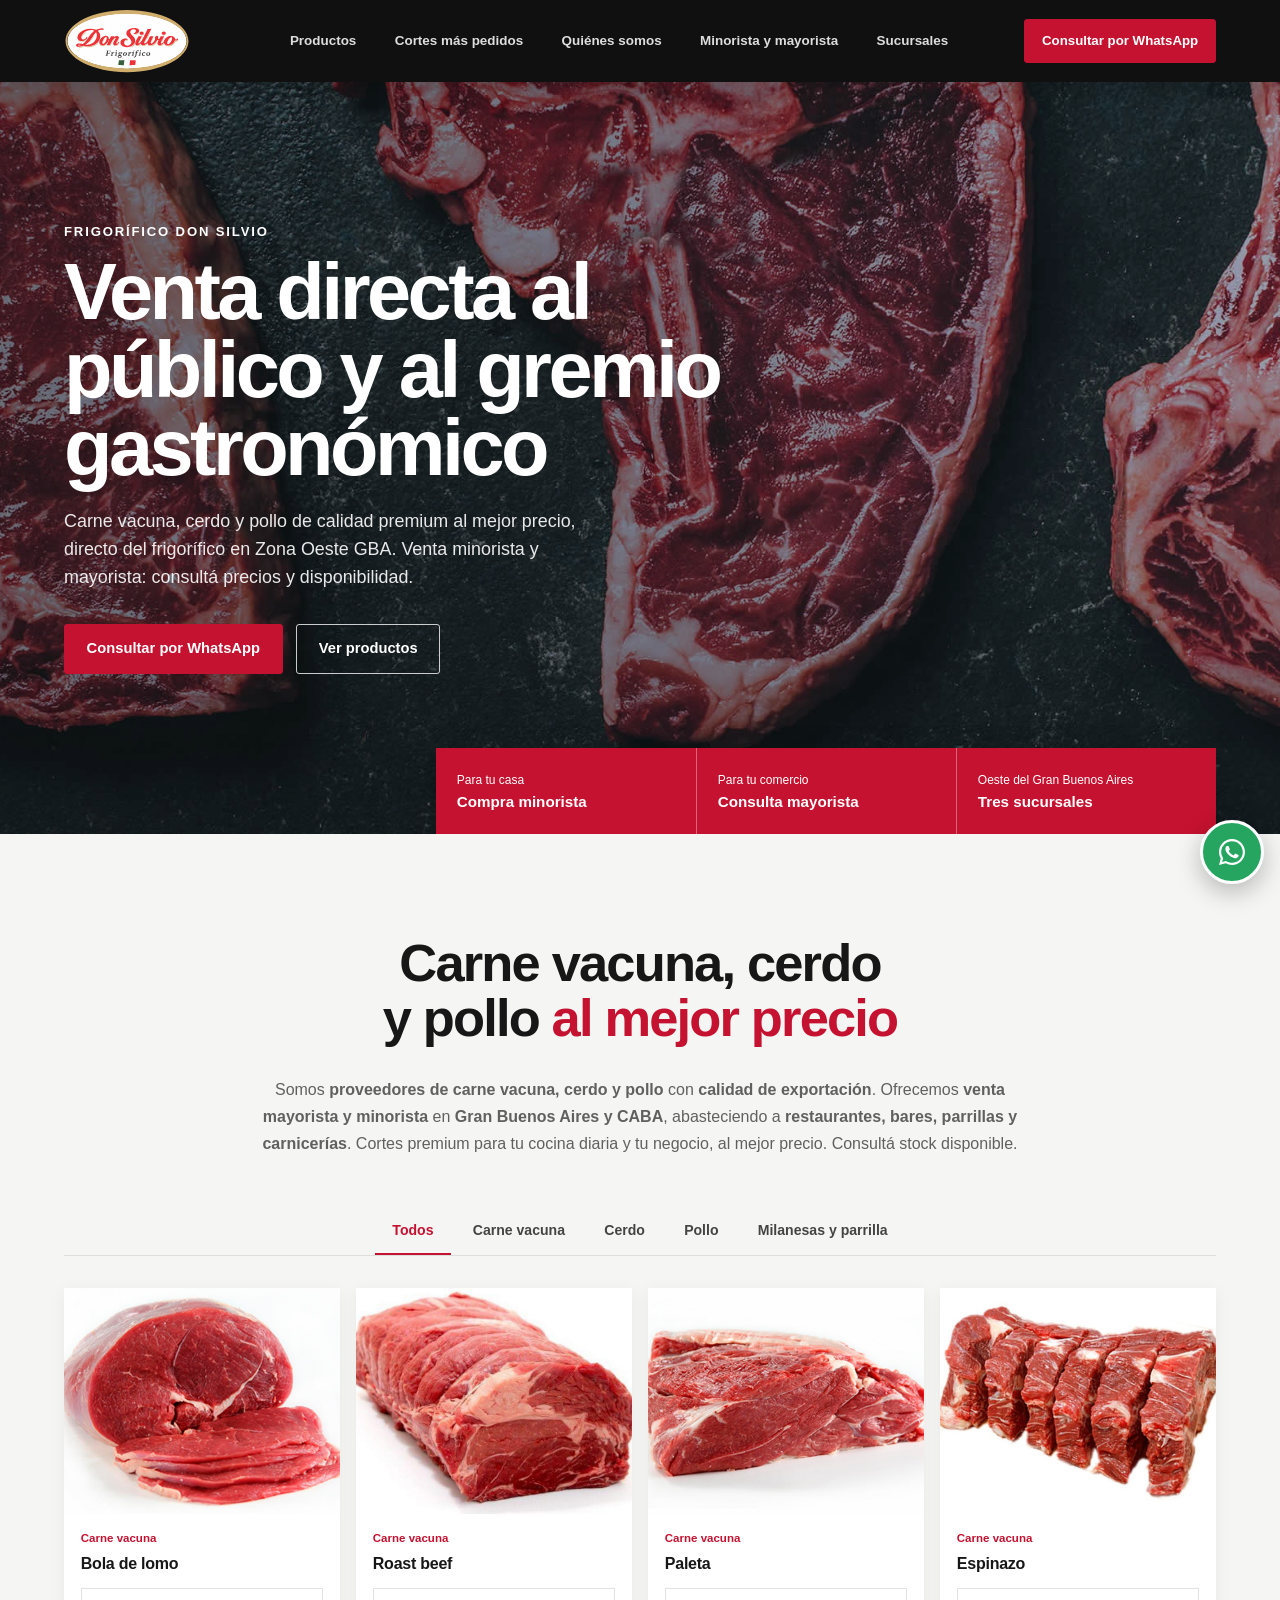
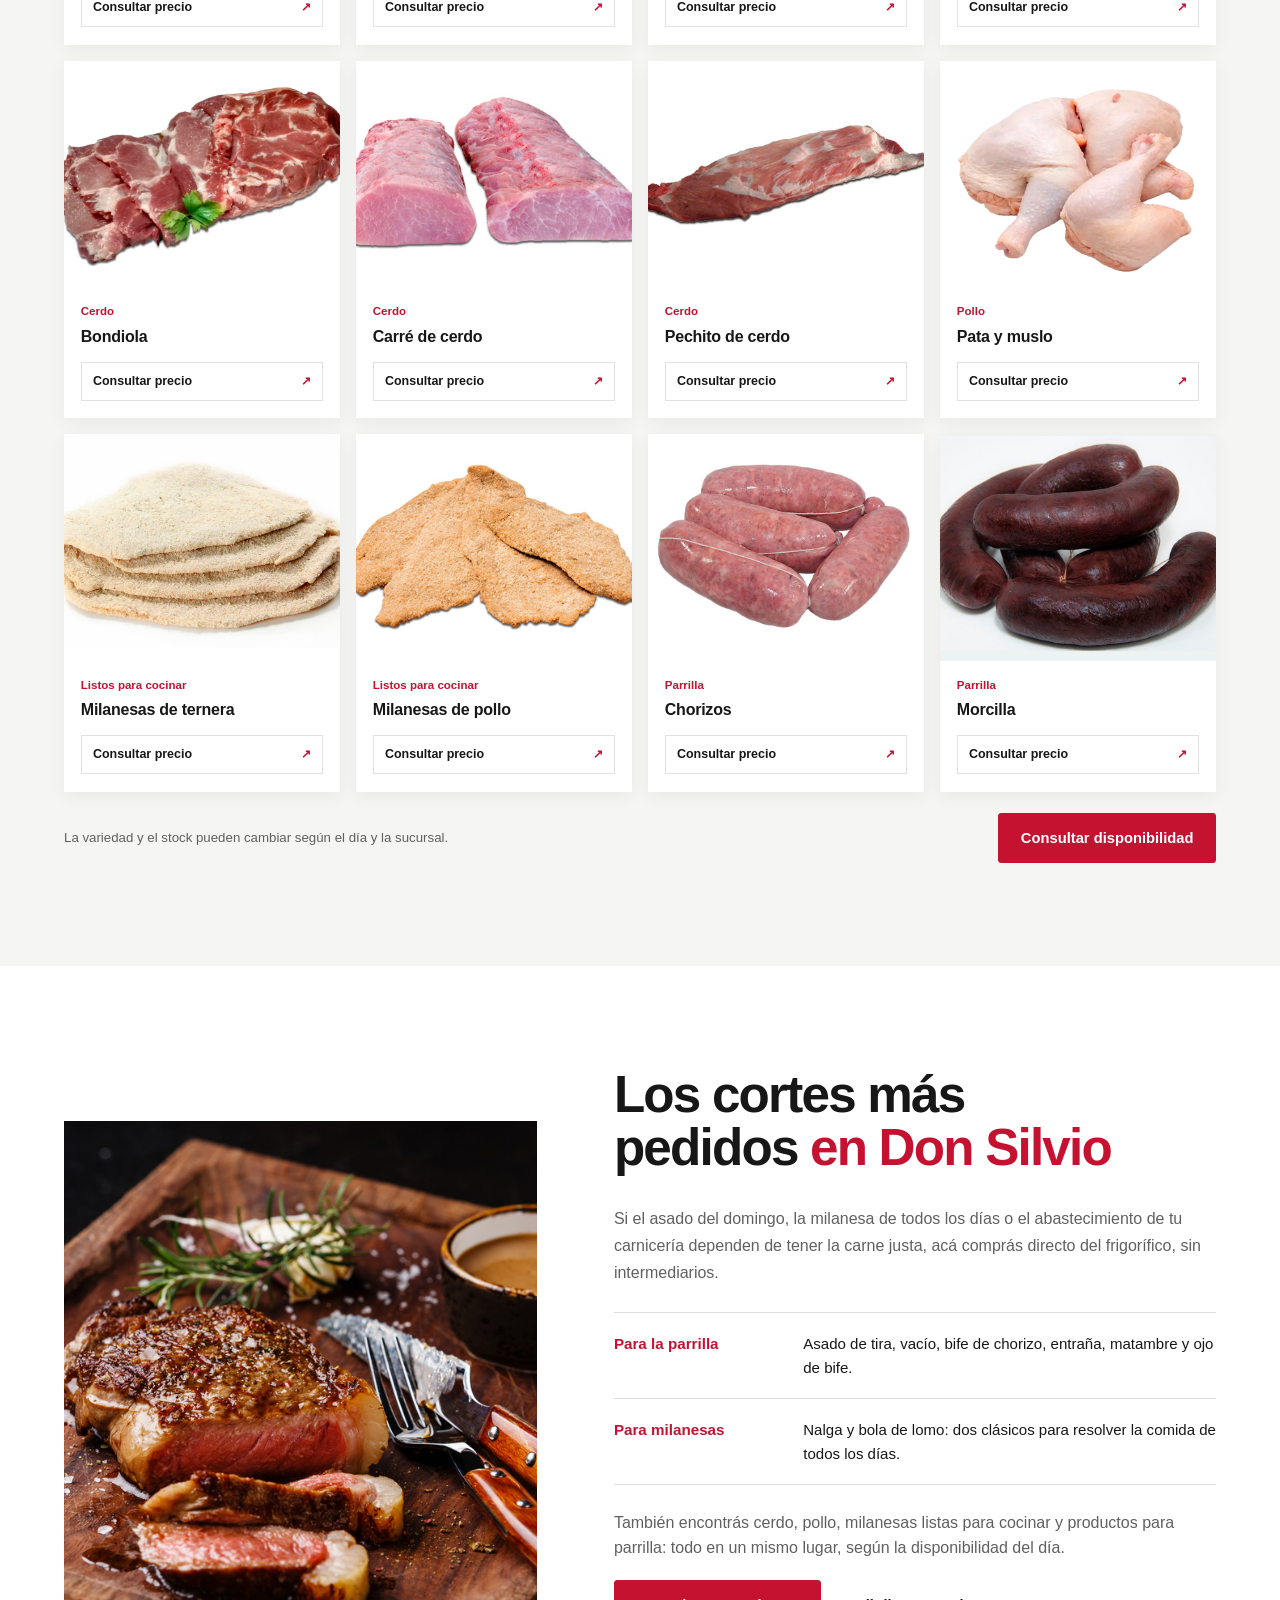
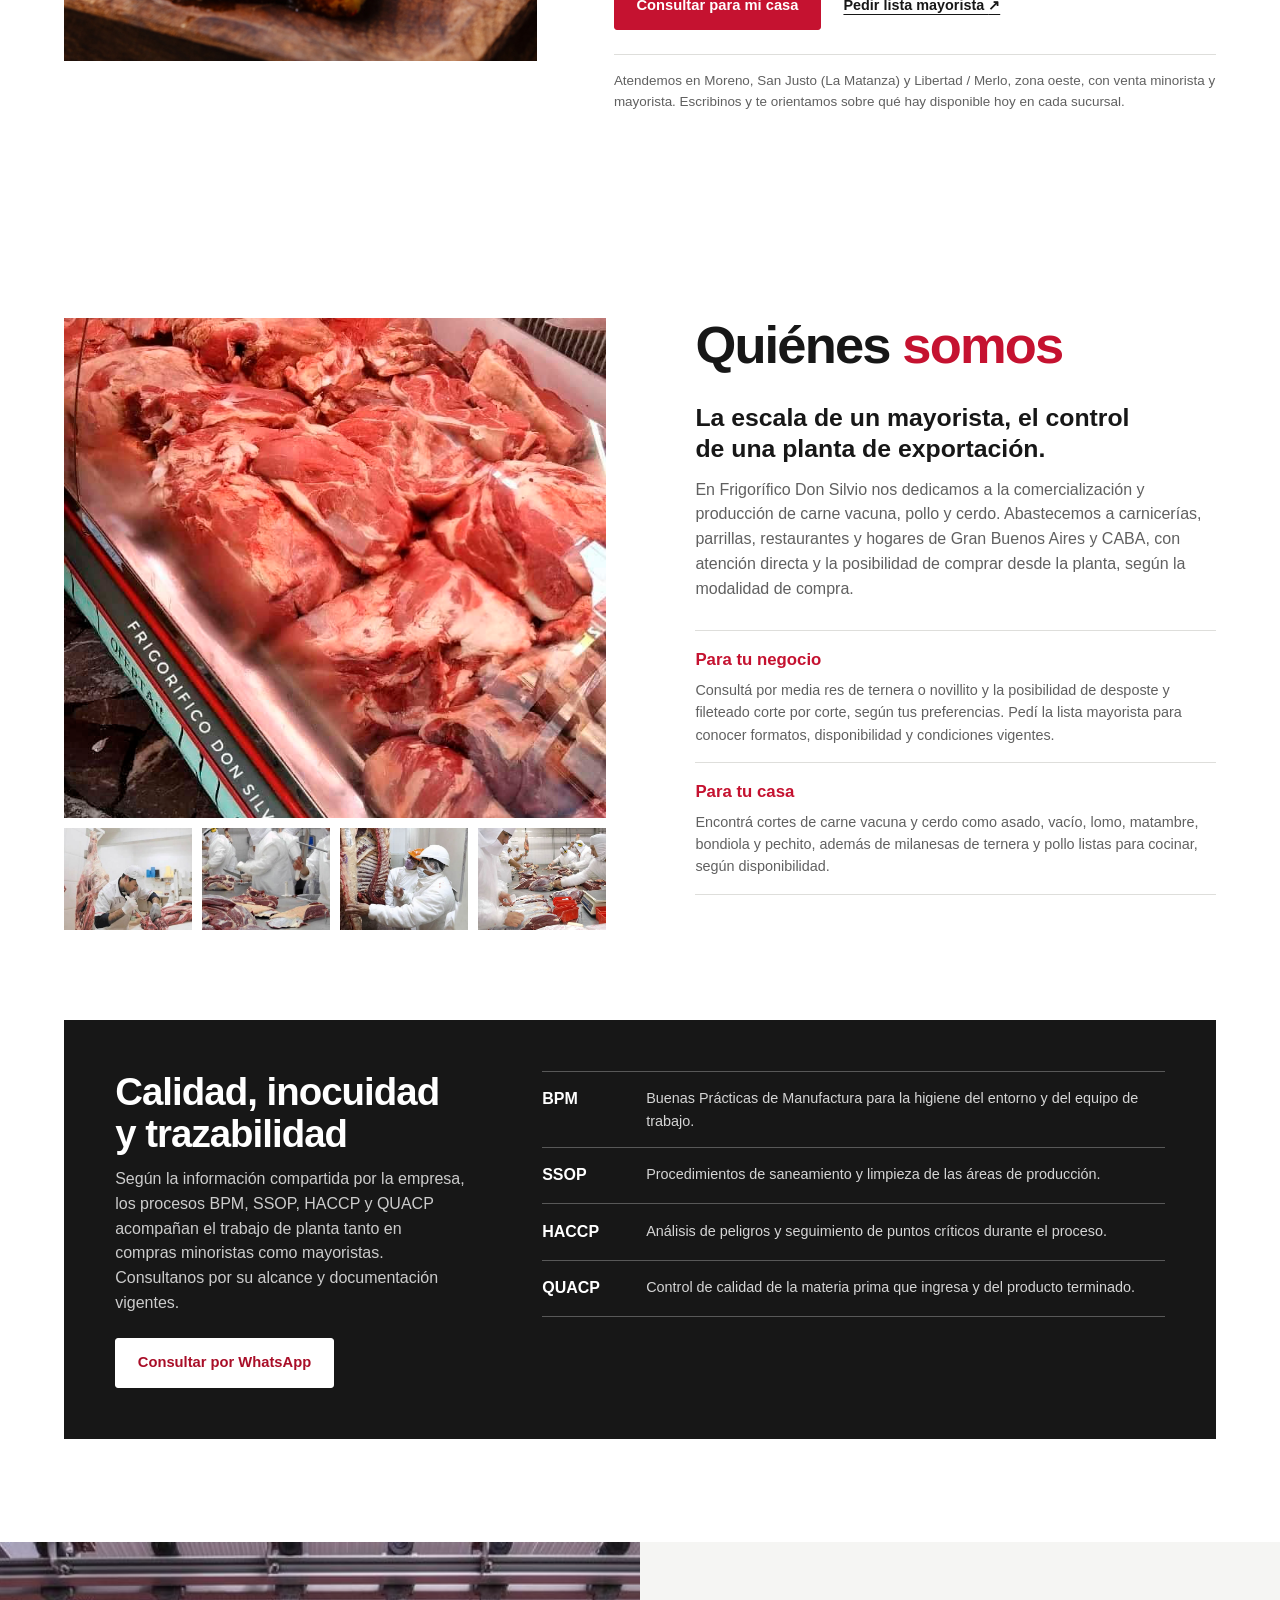
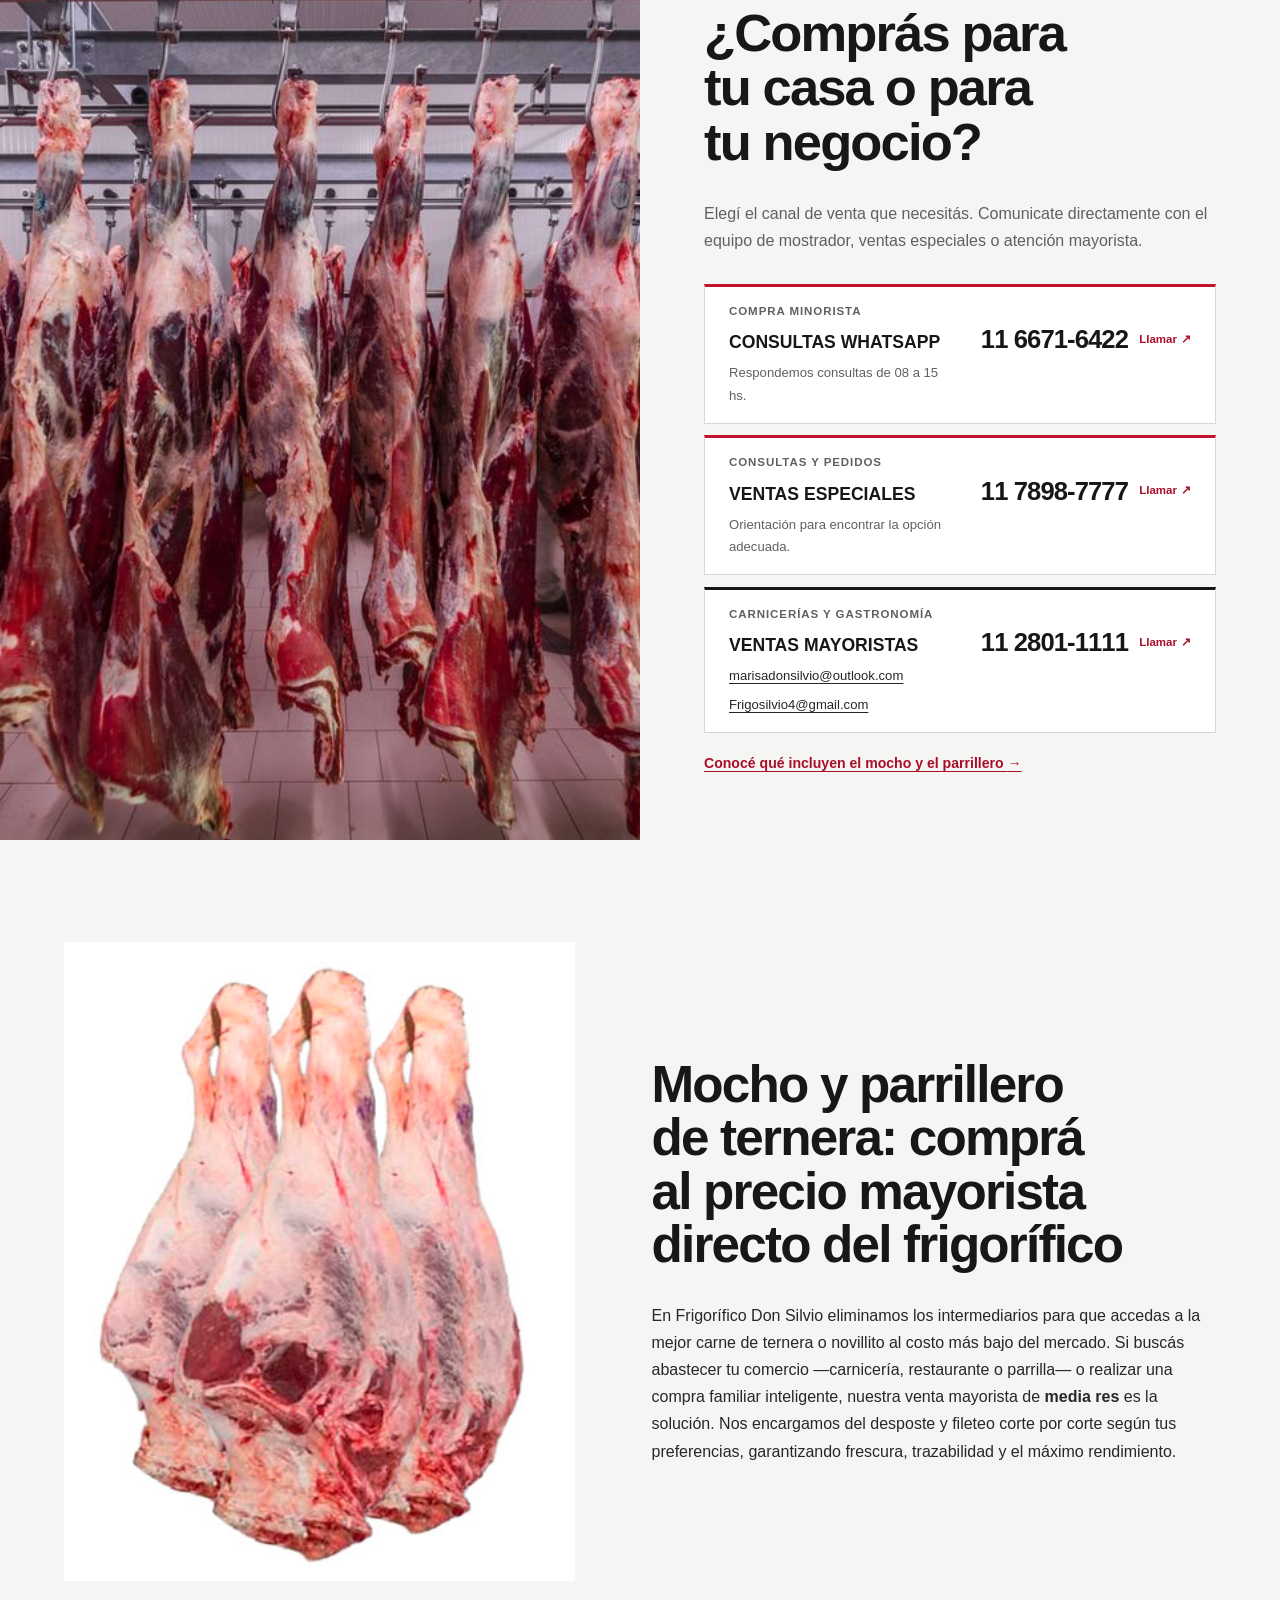
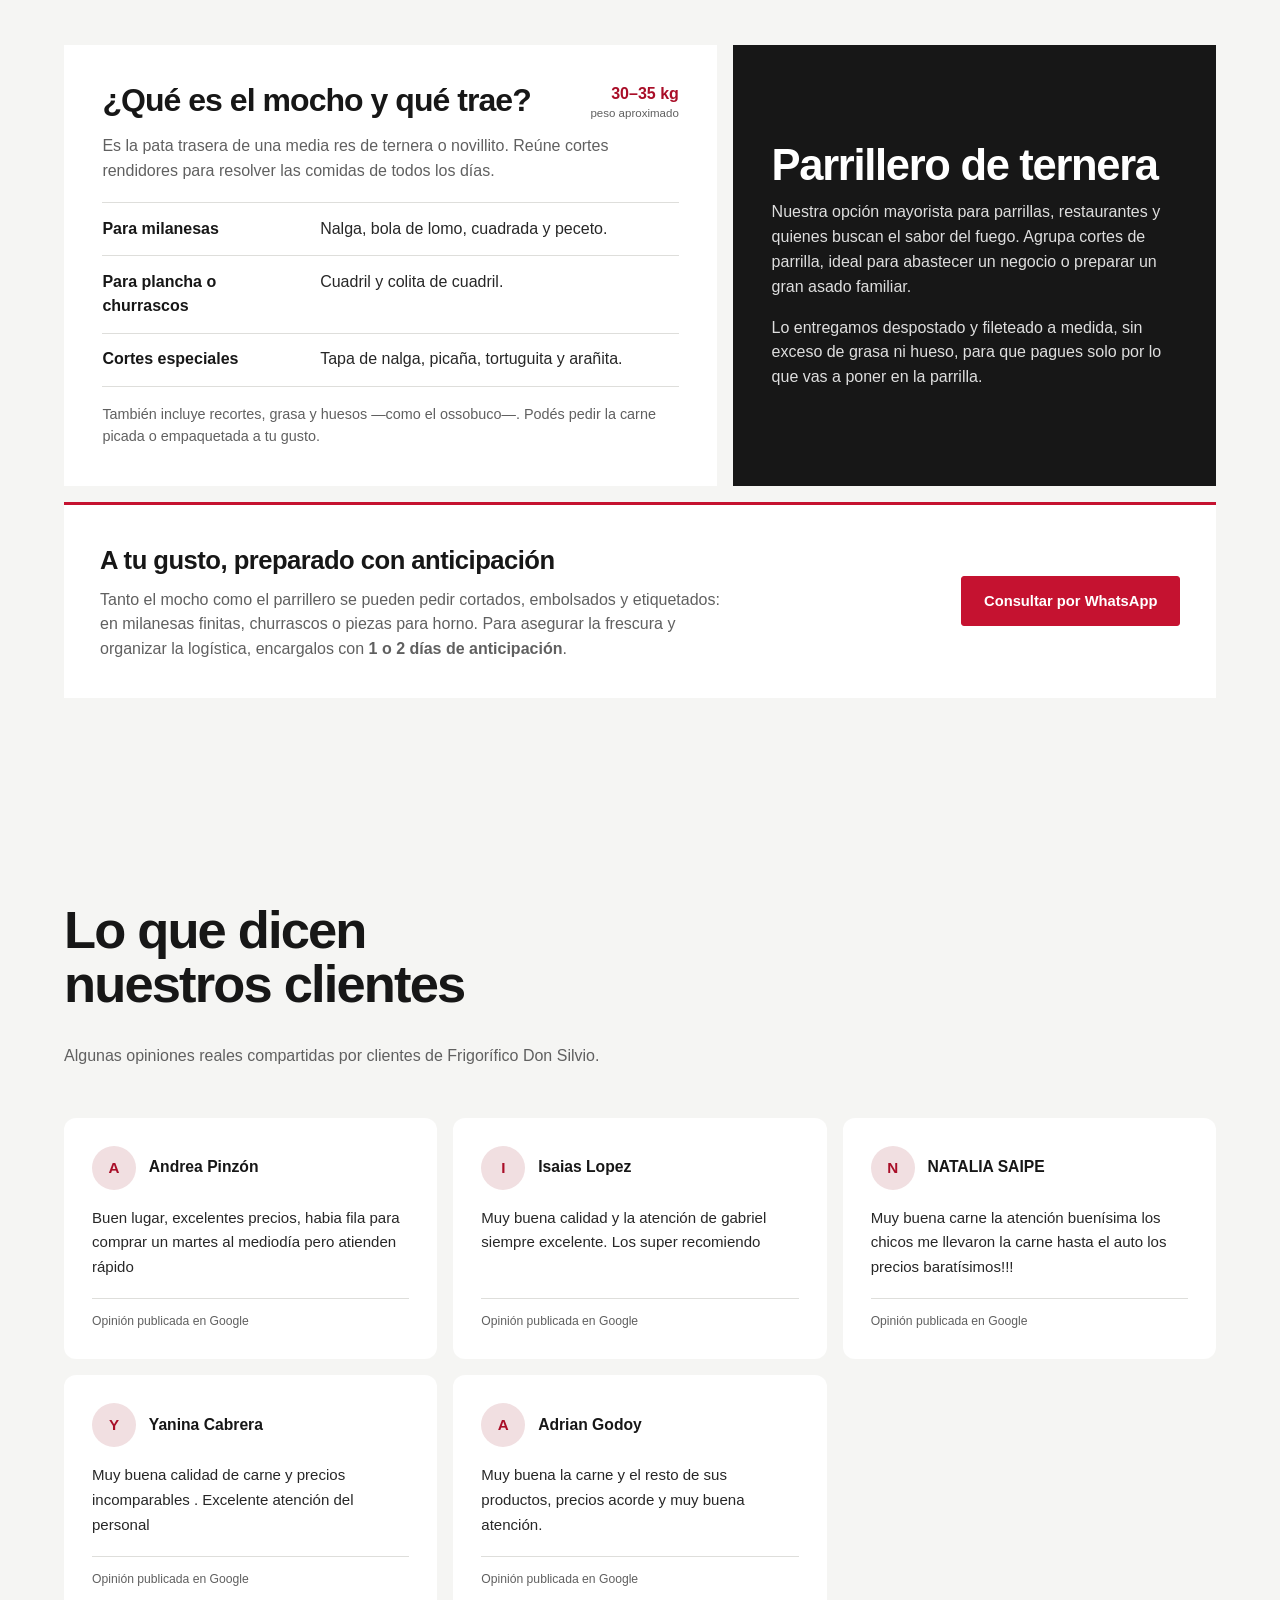
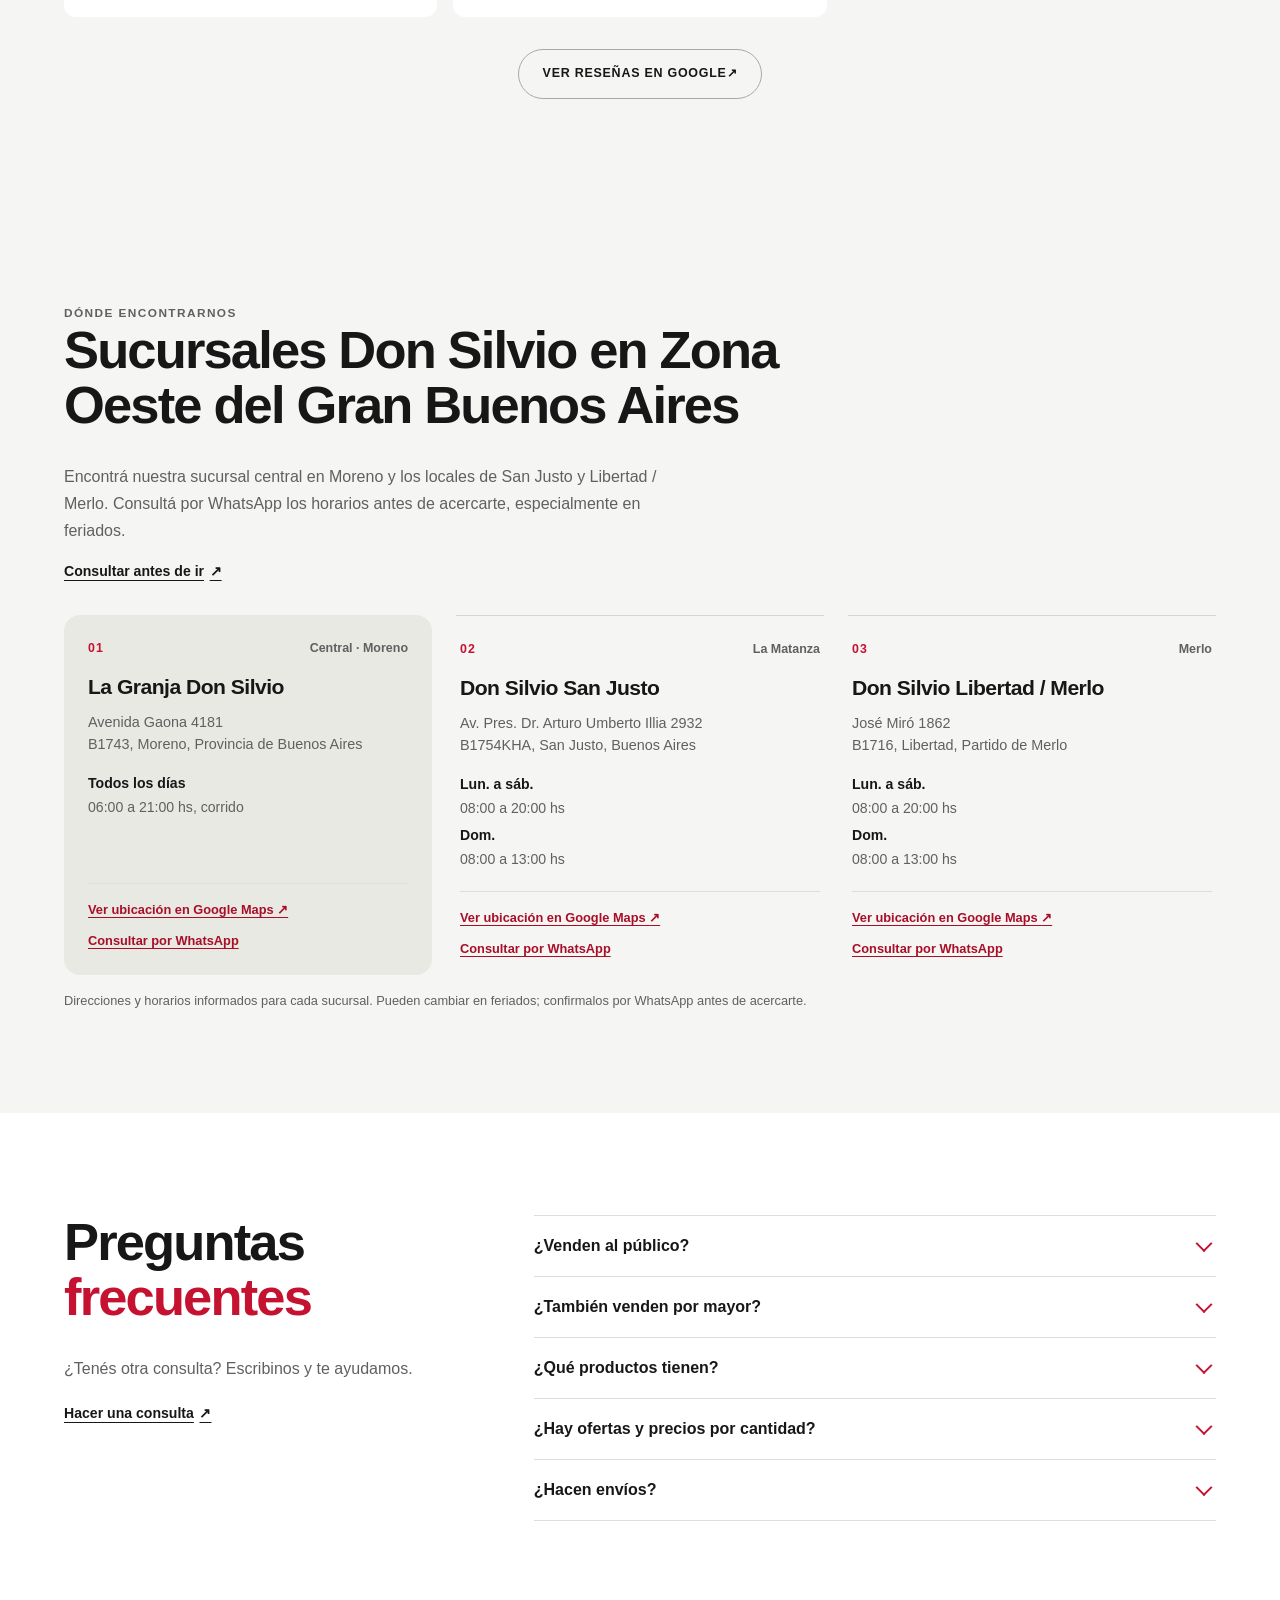
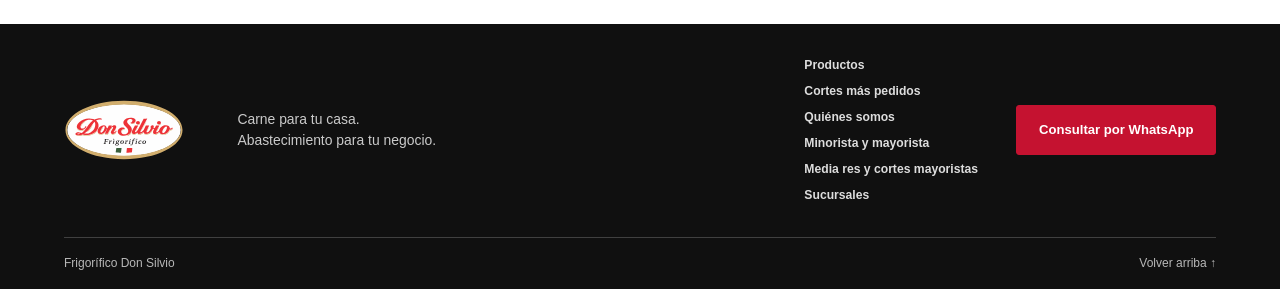
==== commit c6002812: "Update retail contact messaging" ====
--- a/index.html
+++ b/index.html
@@ -645,11 +645,11 @@
             <div class="buying-channels" aria-label="Teléfonos por canal de venta">
               <article class="buying-channel">
                 <span class="buying-channel__eyebrow">Compra minorista</span>
-                <h3>Mostrador</h3>
-                <a class="buying-channel__phone" href="tel:+5491166716422" aria-label="Llamar al mostrador al 11 6671-6422">
+                <h3>Consultas WhatsApp</h3>
+                <a class="buying-channel__phone" href="tel:+5491166716422" aria-label="Llamar a Consultas WhatsApp al 11 6671-6422">
                   <span>11 6671-6422</span><span class="buying-channel__call">Llamar <span aria-hidden="true">↗</span></span>
                 </a>
-                <p>Atención para compras al público.</p>
+                <p>Respondemos consultas de 08 a 15 hs.</p>
               </article>
               <article class="buying-channel">
                 <span class="buying-channel__eyebrow">Consultas y pedidos</span>
--- a/styles.css
+++ b/styles.css
@@ -326,6 +326,21 @@
   background: var(--paper);
 }
 
+/* Give the products intro more room on wide screens while keeping it centered. */
+.products-section .section-heading {
+  max-width: 90ch;
+}
+
+.products-section .section-heading h2 {
+  max-width: 34ch;
+  margin-inline: auto;
+}
+
+.products-section .section-heading > p {
+  max-width: 88ch;
+  margin-inline: auto;
+}
+
 .section-heading {
   max-width: var(--copy-measure);
   margin-bottom: 2.35rem;
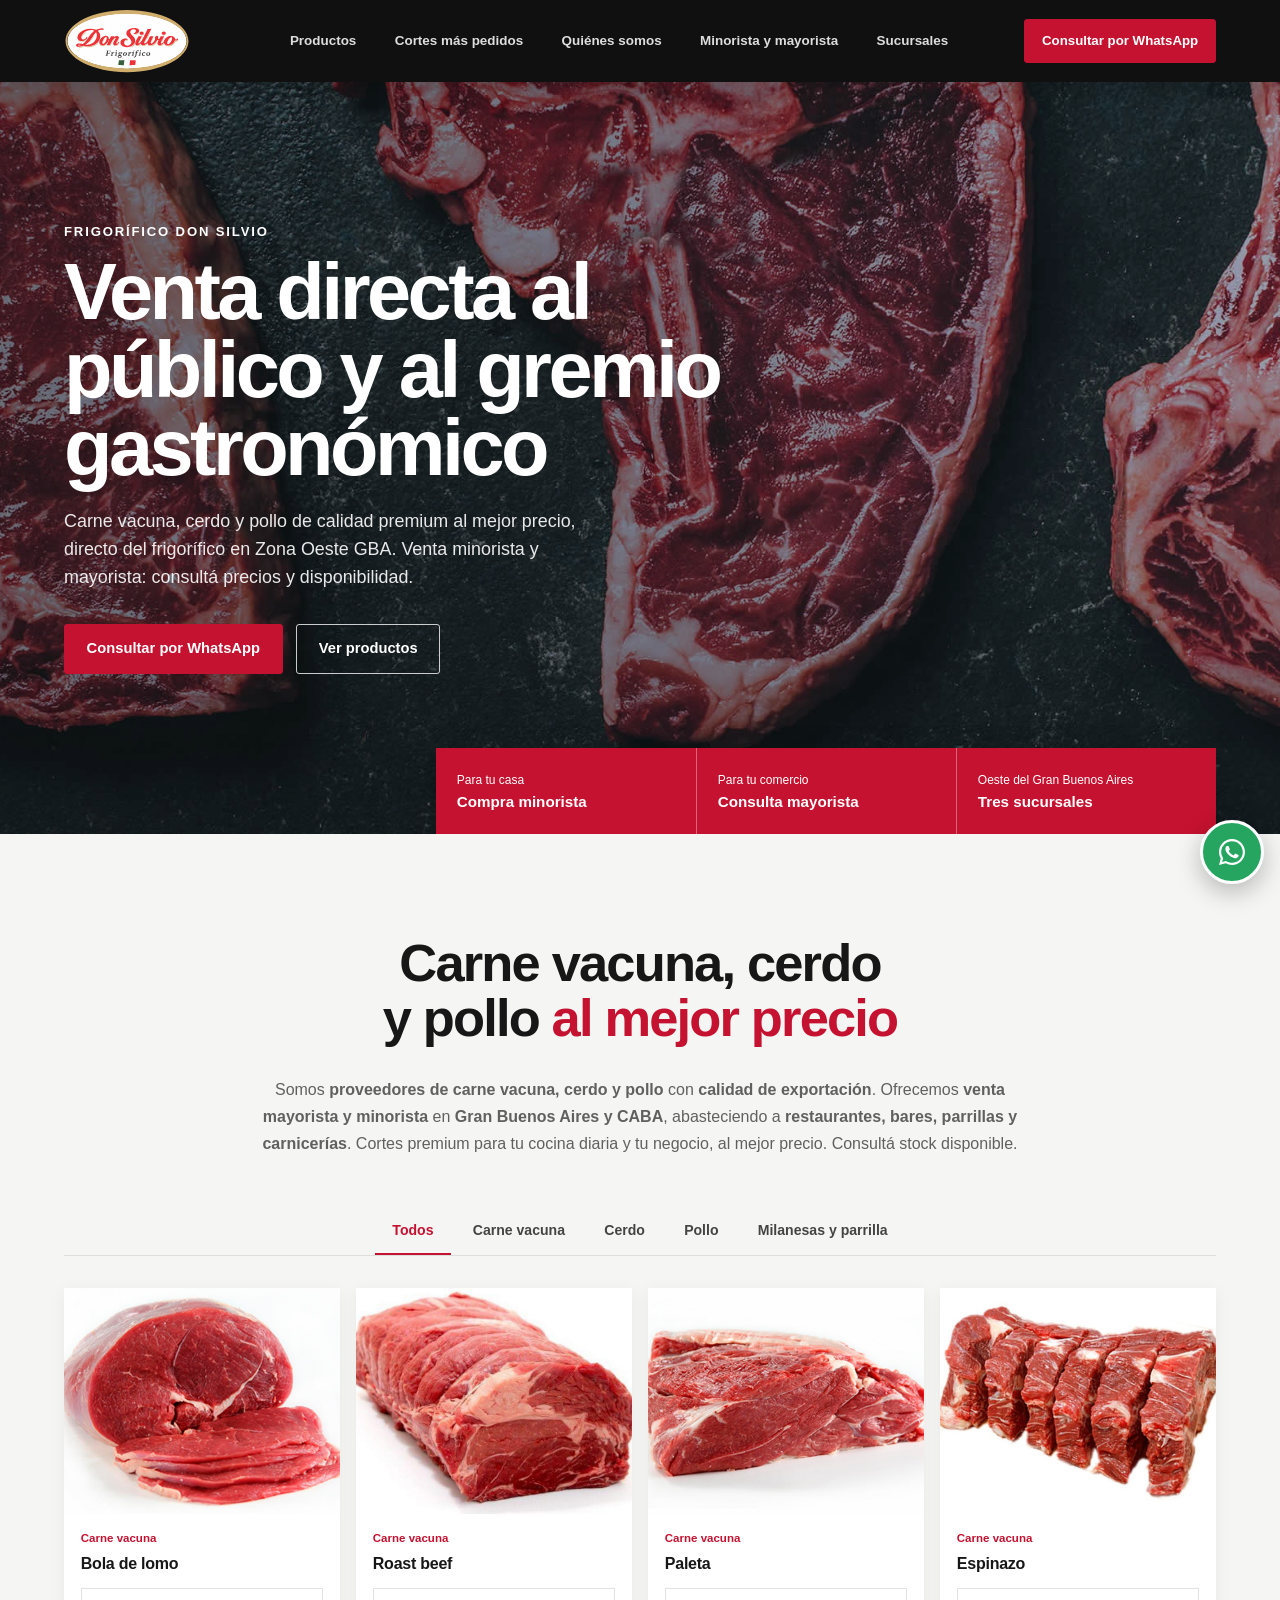
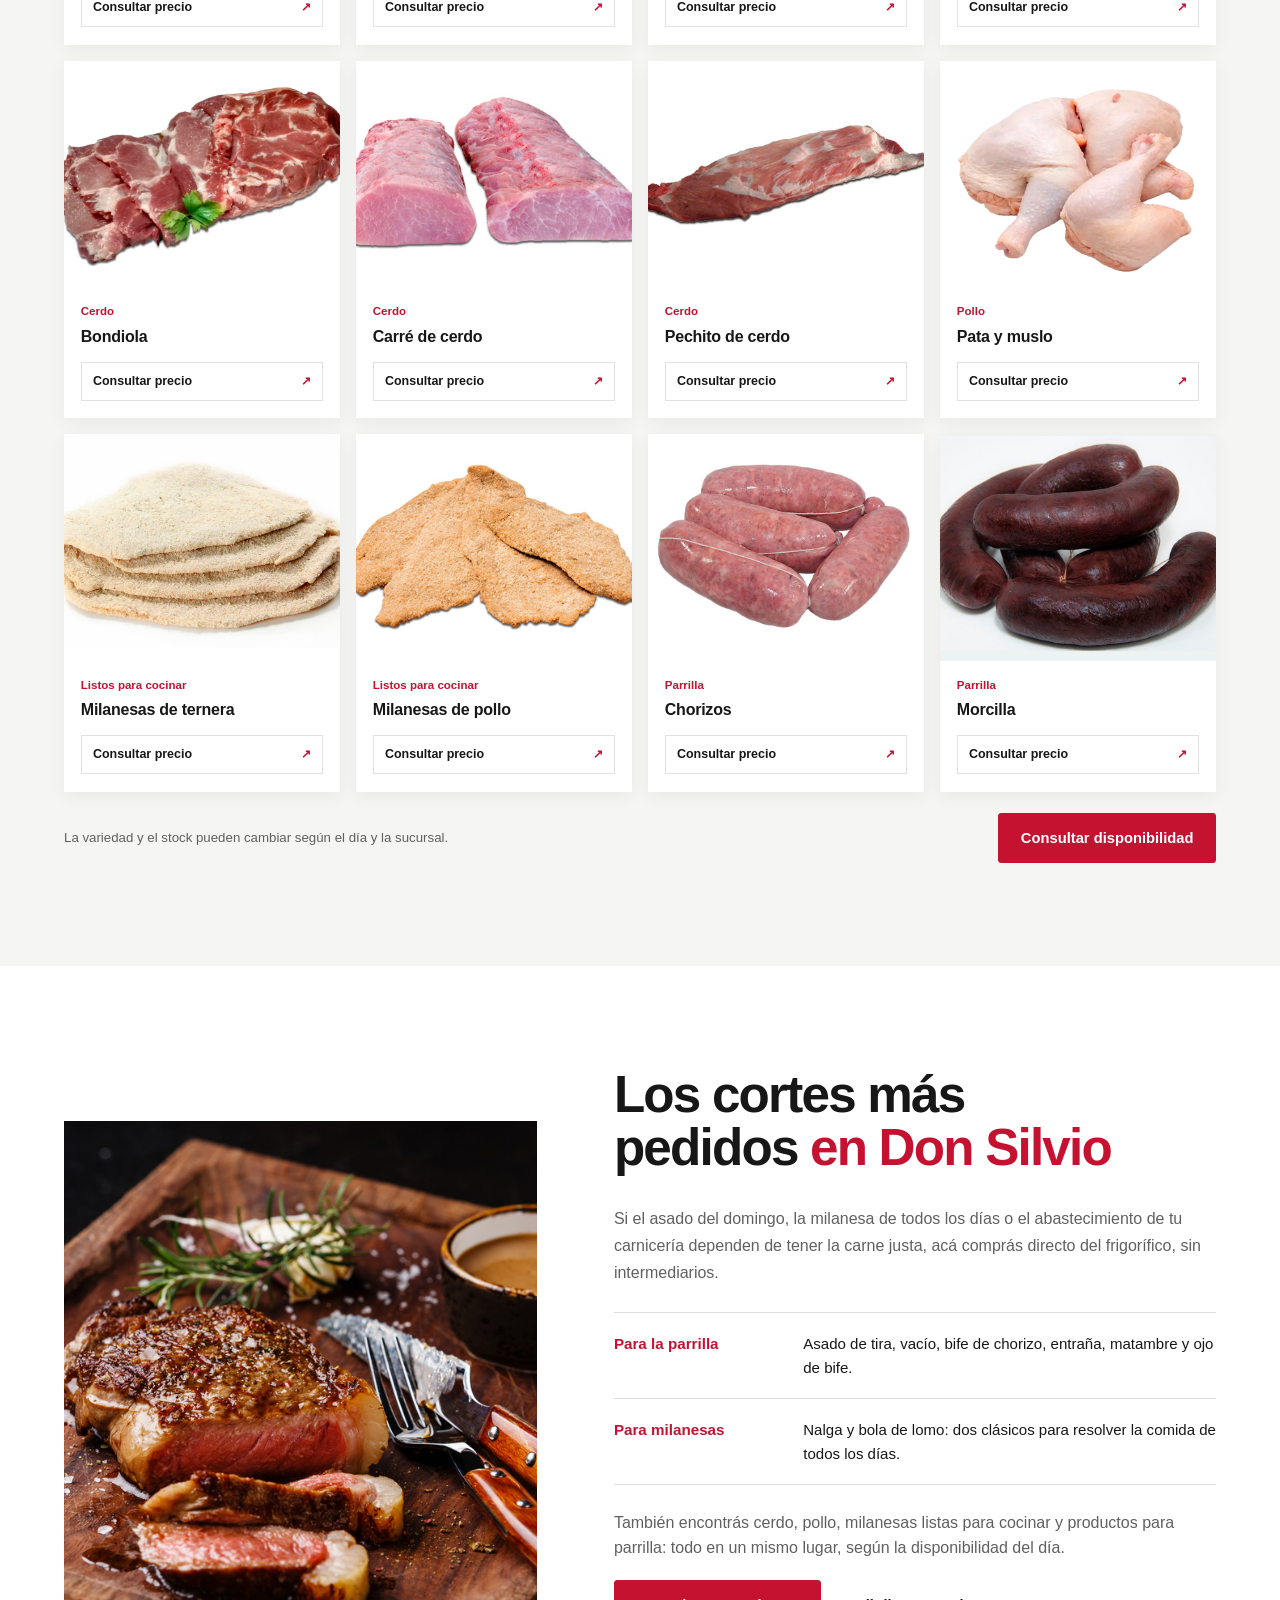
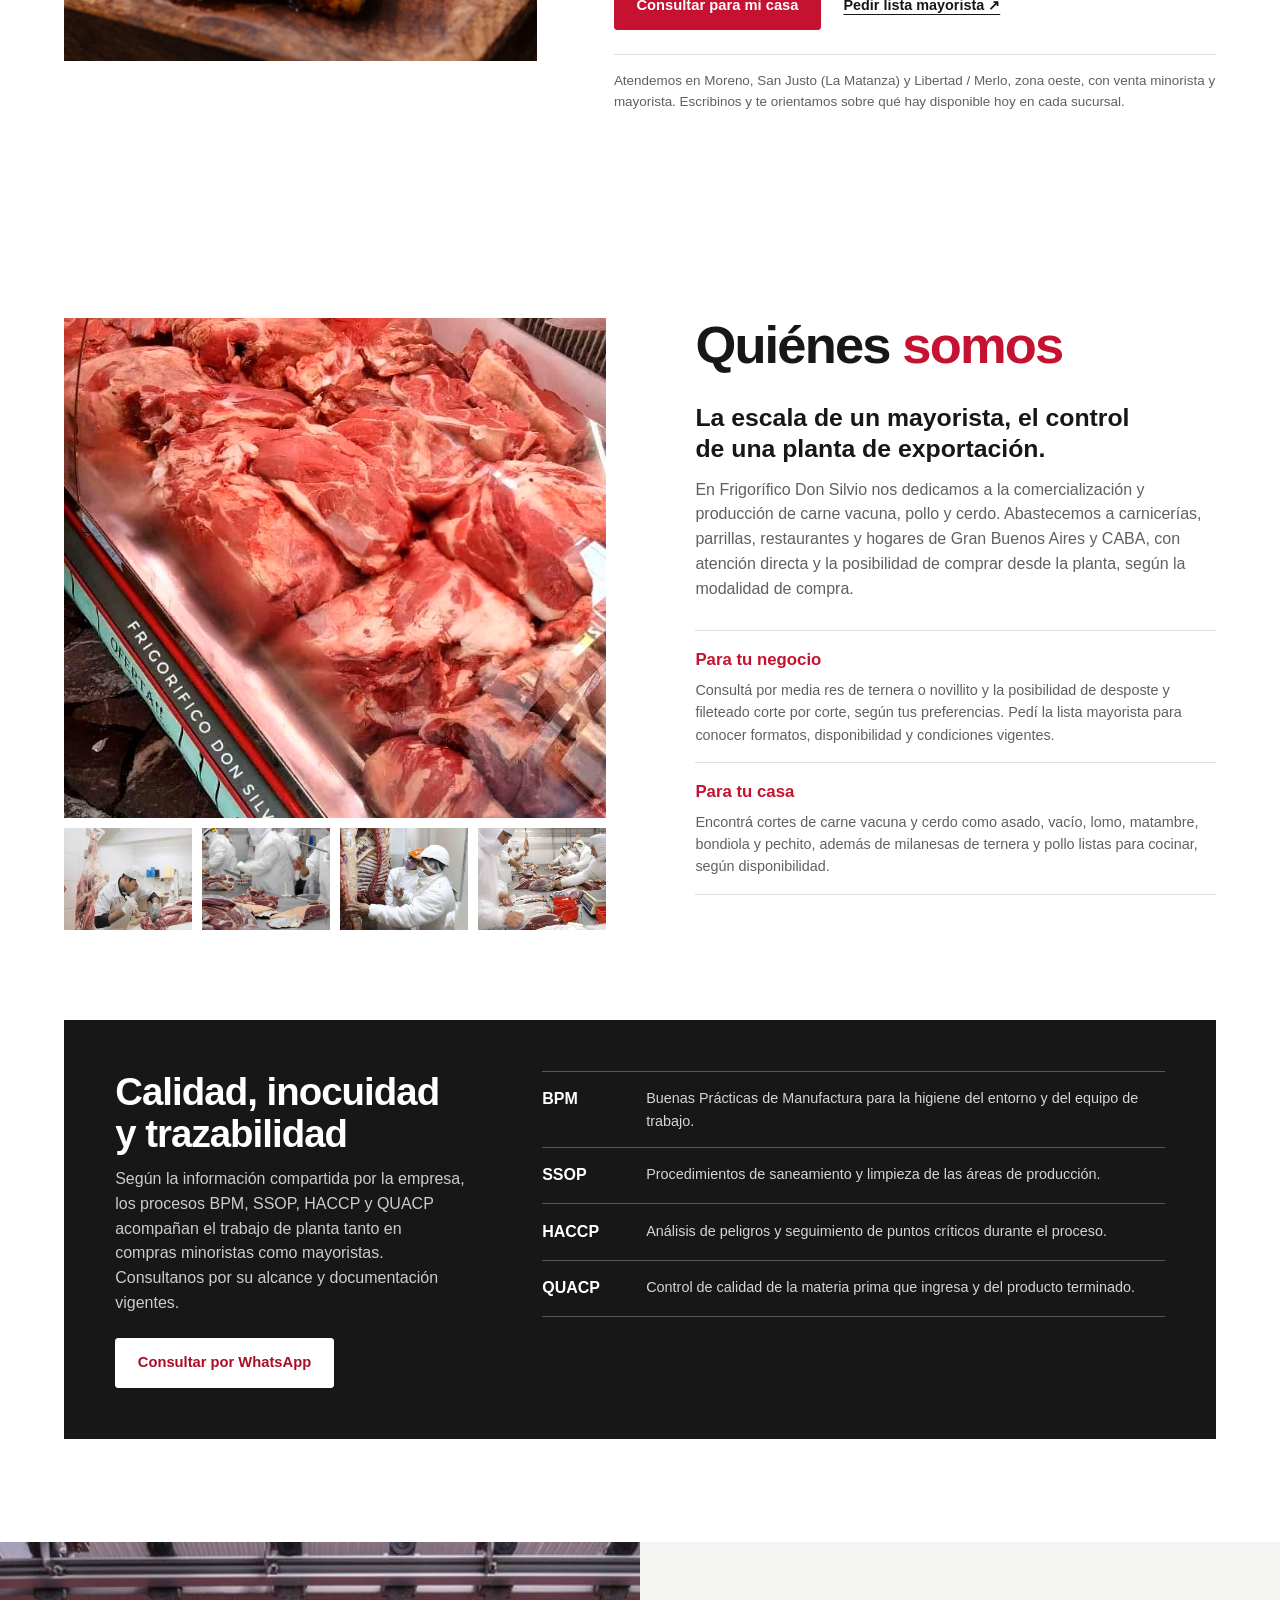
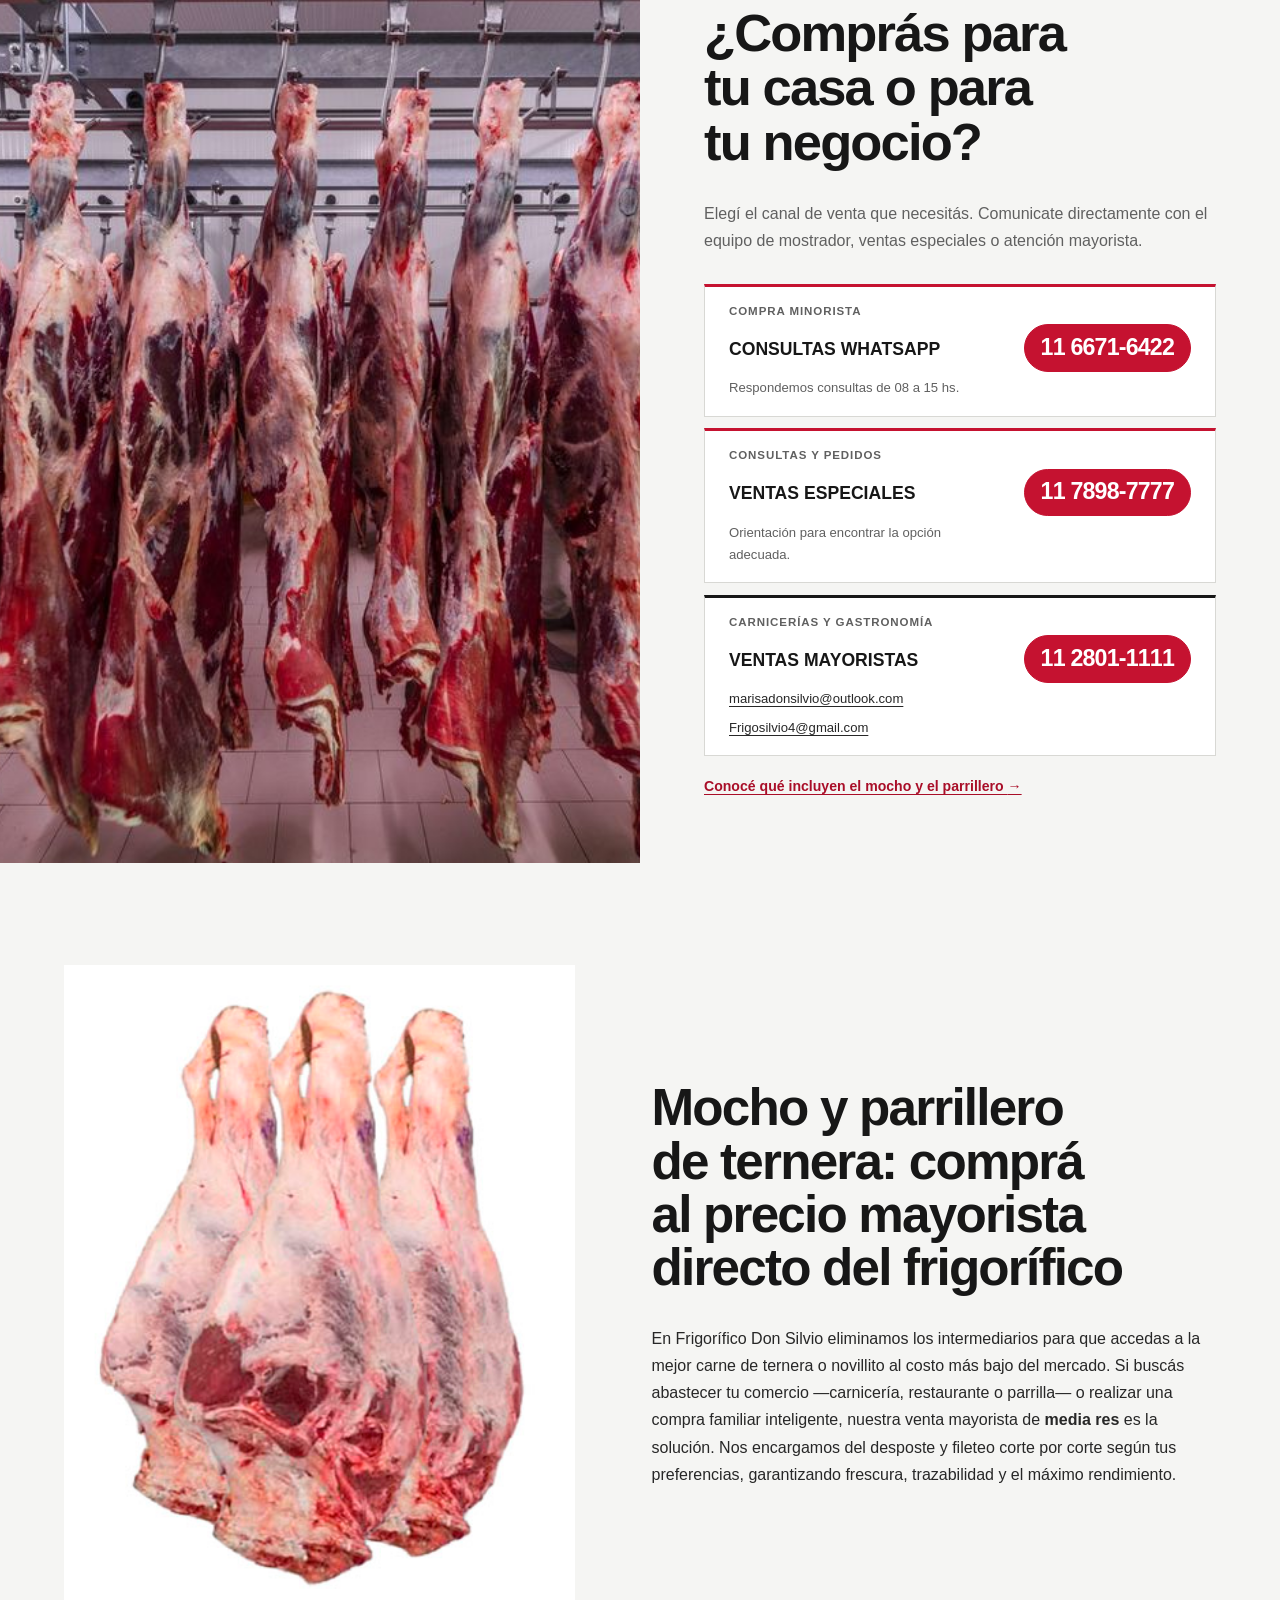
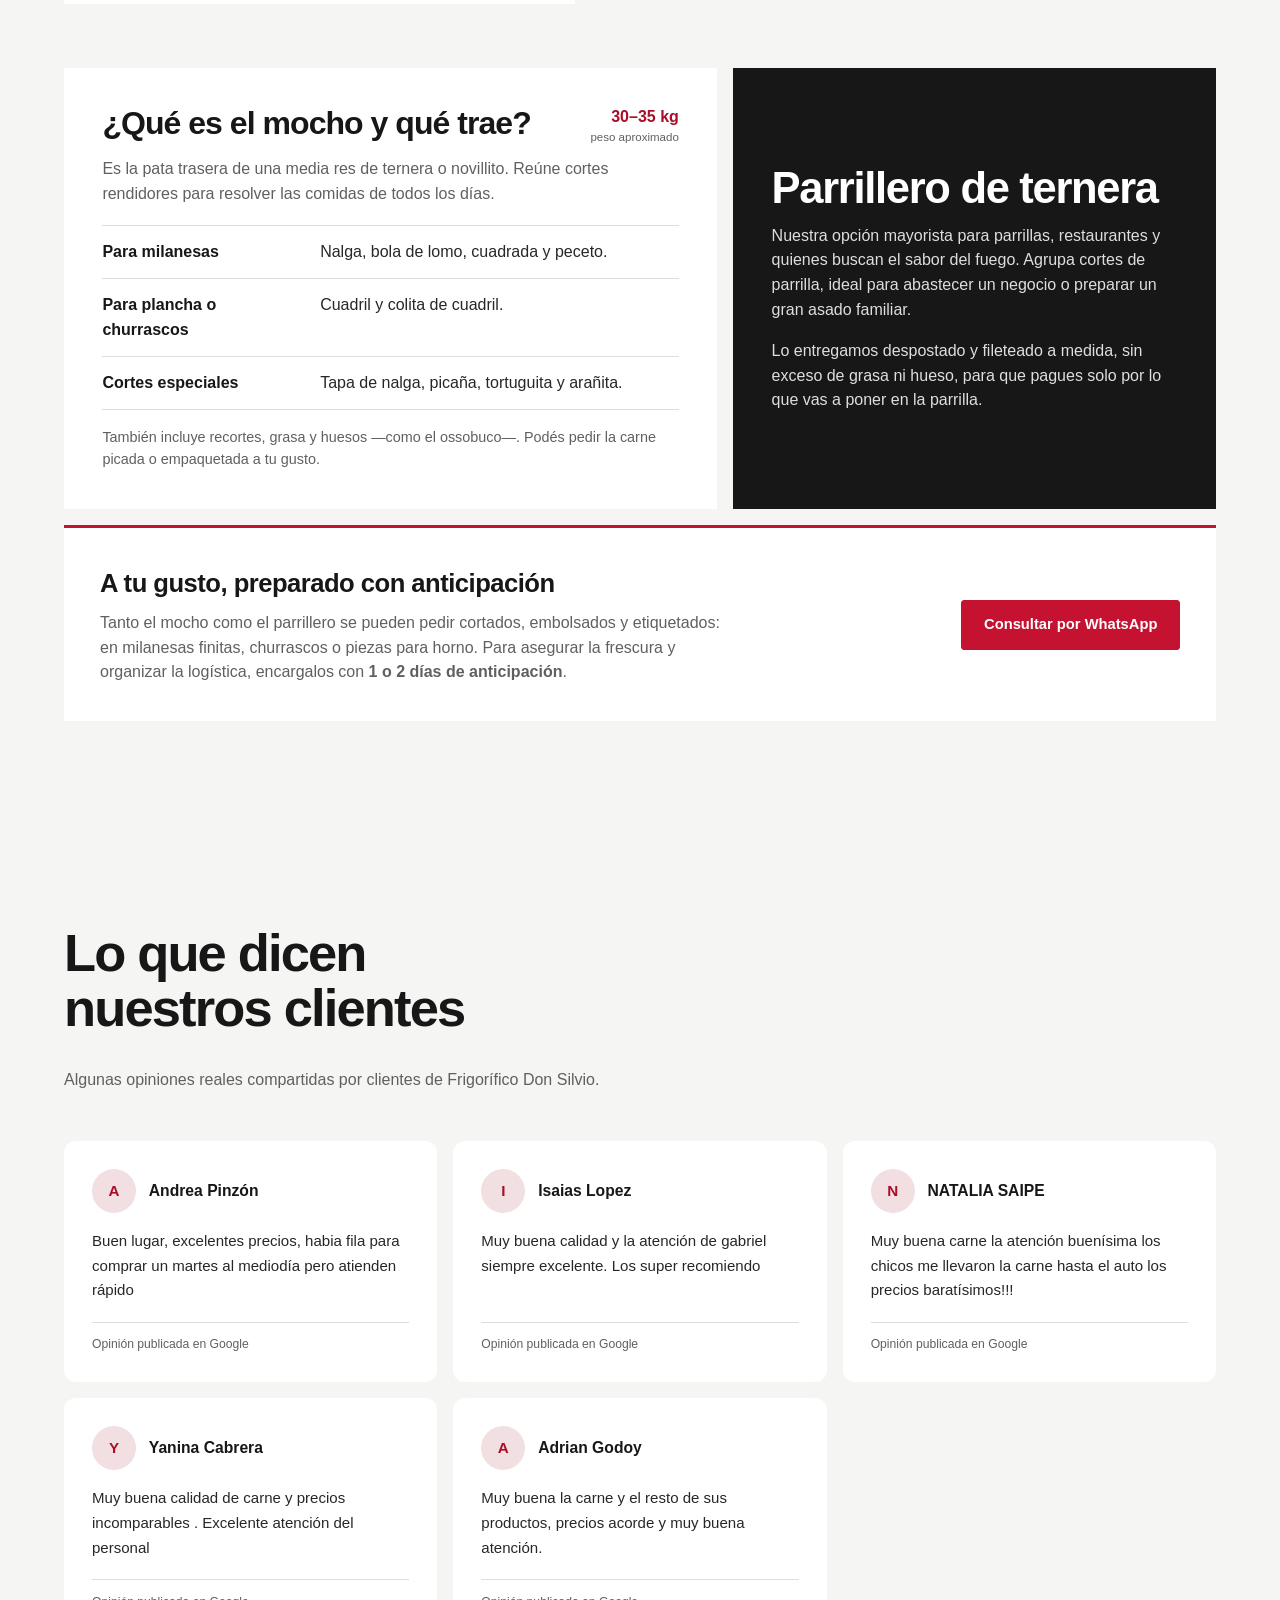
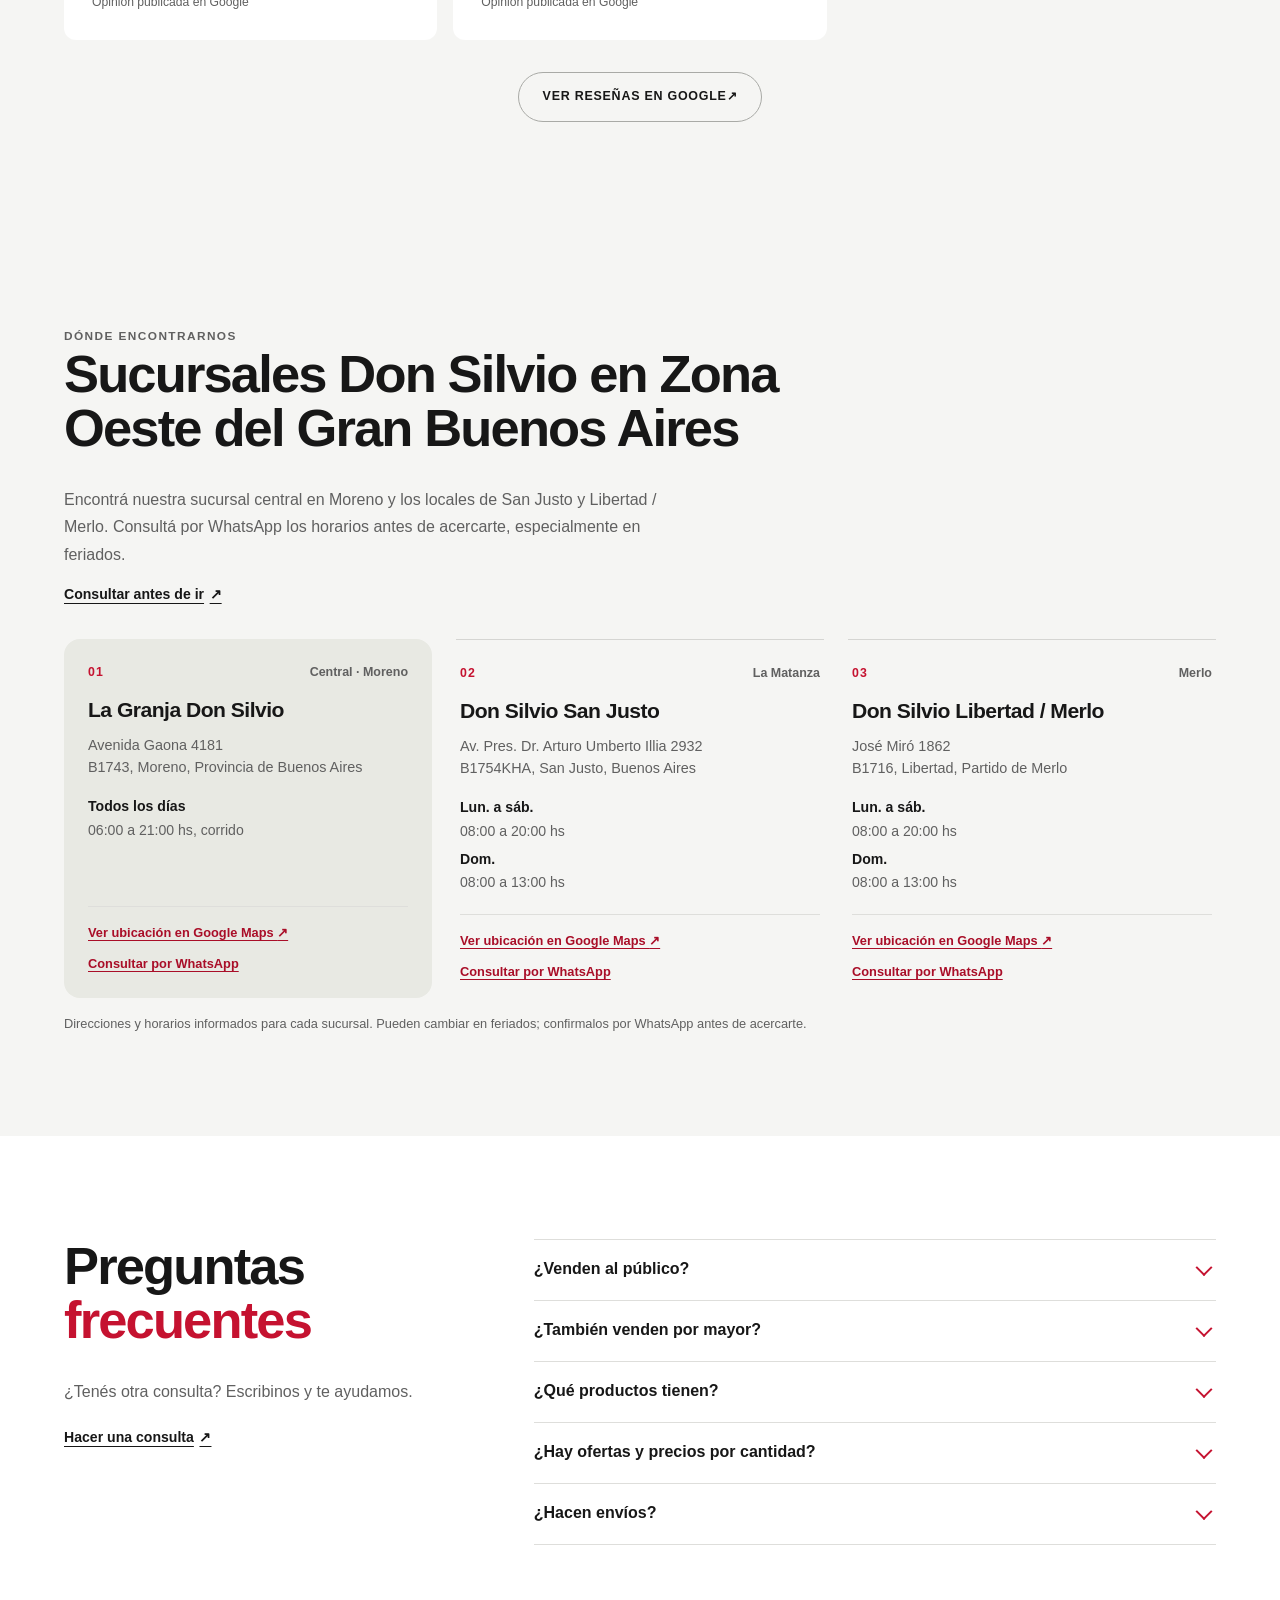
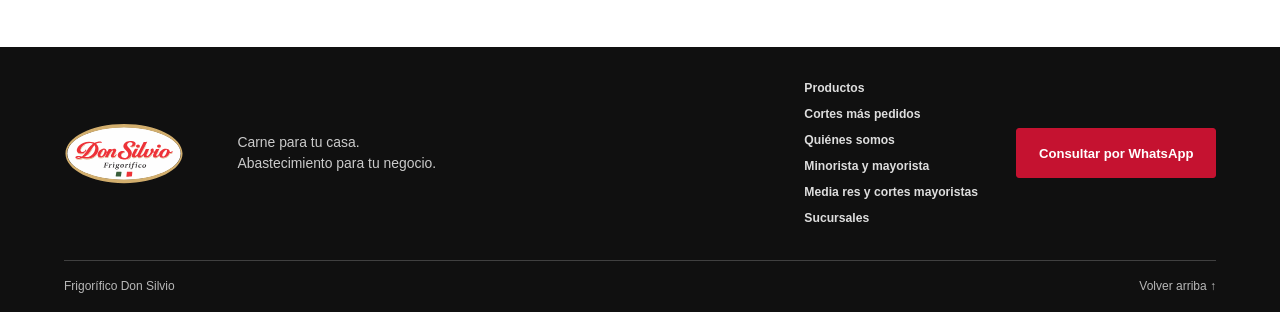
==== commit e9bafac6: "Improve mobile buying contact cards" ====
--- a/index.html
+++ b/index.html
@@ -647,7 +647,7 @@
                 <span class="buying-channel__eyebrow">Compra minorista</span>
                 <h3>Consultas WhatsApp</h3>
                 <a class="buying-channel__phone" href="tel:+5491166716422" aria-label="Llamar a Consultas WhatsApp al 11 6671-6422">
-                  <span>11 6671-6422</span><span class="buying-channel__call">Llamar <span aria-hidden="true">↗</span></span>
+                  <span>11 6671-6422</span>
                 </a>
                 <p>Respondemos consultas de 08 a 15 hs.</p>
               </article>
@@ -655,7 +655,7 @@
                 <span class="buying-channel__eyebrow">Consultas y pedidos</span>
                 <h3>Ventas especiales</h3>
                 <a class="buying-channel__phone" href="tel:+5491178987777" aria-label="Llamar a ventas especiales al 11 7898-7777">
-                  <span>11 7898-7777</span><span class="buying-channel__call">Llamar <span aria-hidden="true">↗</span></span>
+                  <span>11 7898-7777</span>
                 </a>
                 <p>Orientación para encontrar la opción adecuada.</p>
               </article>
@@ -663,7 +663,7 @@
                 <span class="buying-channel__eyebrow">Carnicerías y gastronomía</span>
                 <h3>Ventas mayoristas</h3>
                 <a class="buying-channel__phone" href="tel:+5491128011111" aria-label="Llamar a ventas mayoristas al 11 2801-1111">
-                  <span>11 2801-1111</span><span class="buying-channel__call">Llamar <span aria-hidden="true">↗</span></span>
+                  <span>11 2801-1111</span>
                 </a>
                 <p class="buying-channel__emails">
                   <a href="mailto:marisadonsilvio@outlook.com">marisadonsilvio@outlook.com</a>
--- a/styles.css
+++ b/styles.css
@@ -819,9 +819,13 @@
   display: flex;
   align-items: center;
   justify-content: flex-end;
-  gap: 0.7rem;
-  color: var(--ink);
-  font-size: clamp(1.2rem, 2vw, 1.65rem);
+  min-height: 2.85rem;
+  padding: 0.55rem 1rem;
+  border: 1px solid var(--red);
+  border-radius: 999px;
+  background: var(--red);
+  color: var(--white);
+  font-size: clamp(1.1rem, 2vw, 1.45rem);
   font-weight: 800;
   letter-spacing: -0.035em;
   line-height: 1.2;
@@ -831,17 +835,9 @@
 
 .buying-channel__phone:hover,
 .buying-channel__phone:focus-visible {
-  color: var(--red-dark);
-}
-
-.buying-channel__call {
-  display: inline-flex;
-  align-items: center;
-  gap: 0.25rem;
-  color: var(--red-dark);
-  font-size: 0.72rem;
-  font-weight: 750;
-  letter-spacing: 0;
+  border-color: var(--red-dark);
+  background: var(--red-dark);
+  color: var(--white);
 }
 
 .buying-channel > p {
@@ -2067,8 +2063,29 @@
   }
 
   .buying-channel {
-    column-gap: 0.65rem;
+    grid-template-columns: 1fr;
+    row-gap: 0.55rem;
+    align-items: start;
     padding: 1rem;
+  }
+
+  .buying-channel h3,
+  .buying-channel__phone,
+  .buying-channel > p {
+    grid-column: 1;
+  }
+
+  .buying-channel__phone {
+    justify-content: center;
+    width: 100%;
+    min-height: 3.2rem;
+    font-size: 1.25rem;
+  }
+
+  .buying-channel > p {
+    margin-top: 0.1rem;
+    font-size: 0.98rem;
+    line-height: 1.55;
   }
 
   .buying-channel__emails {
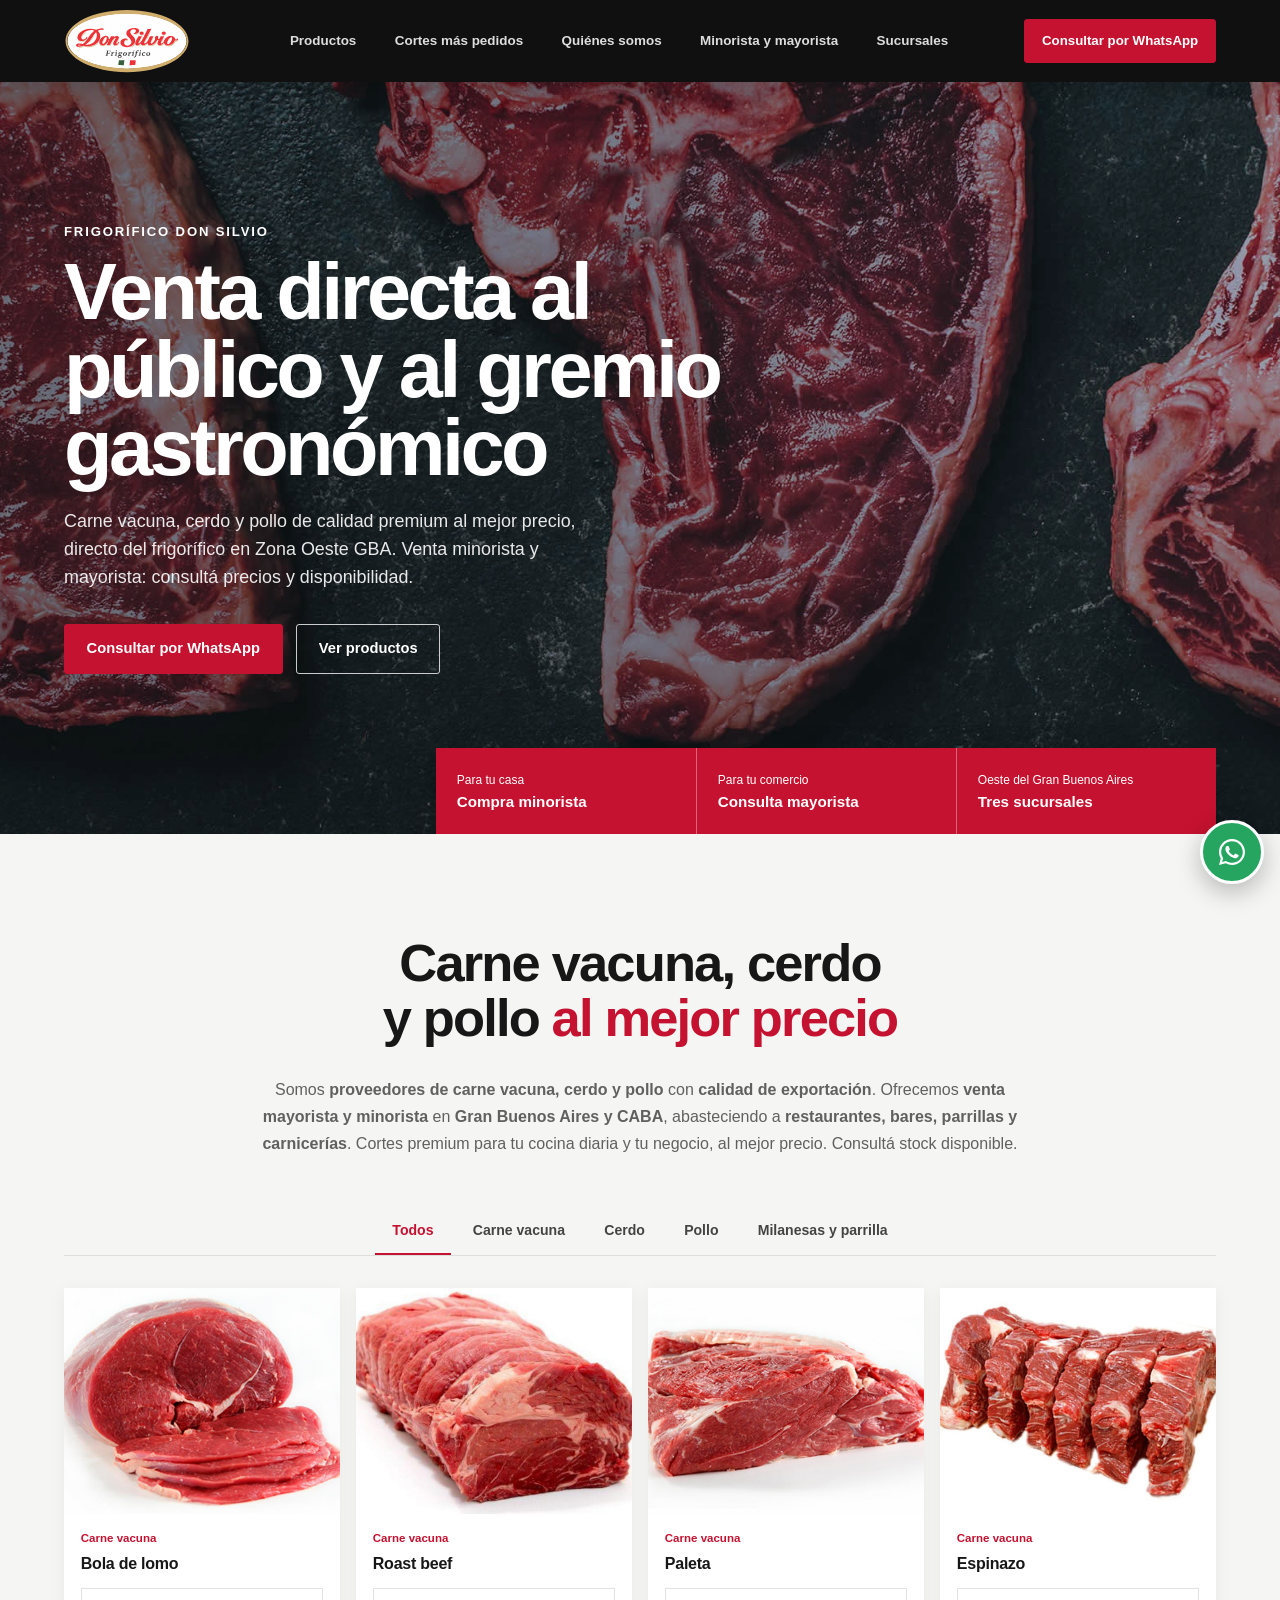
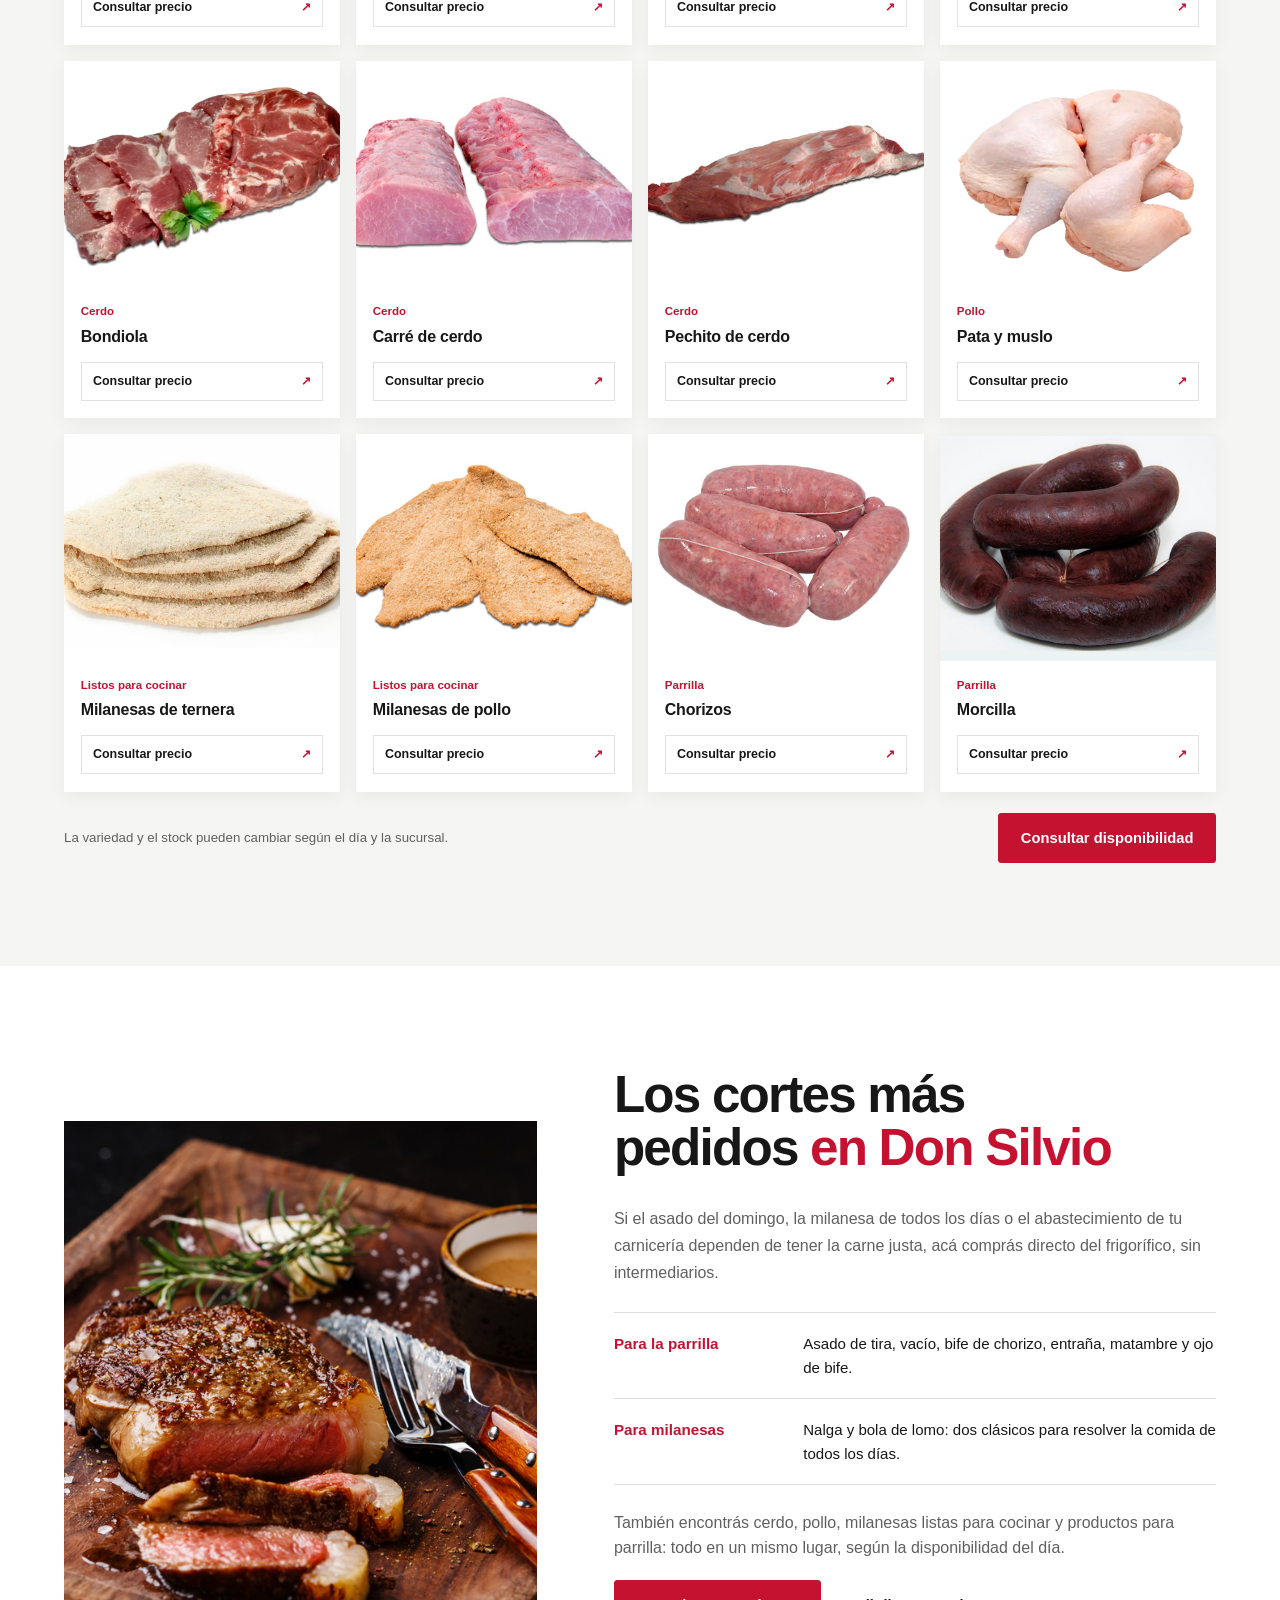
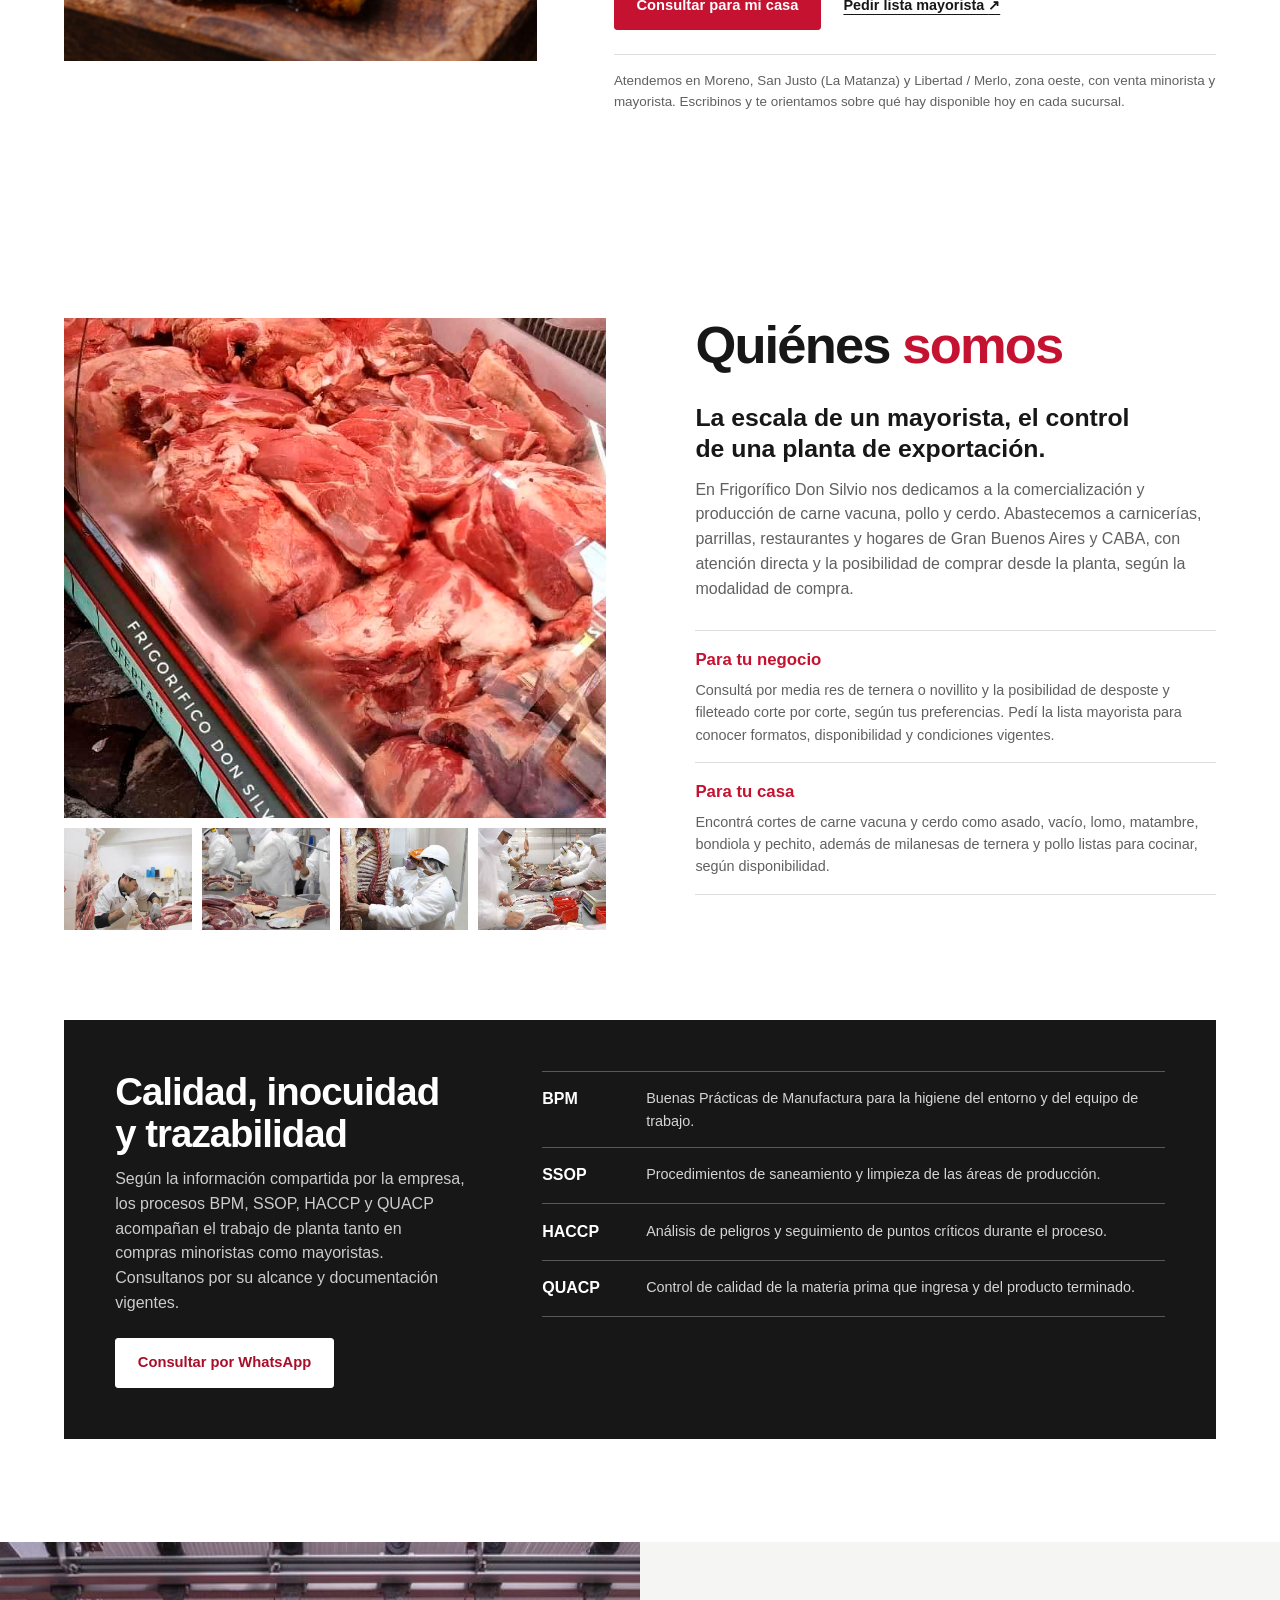
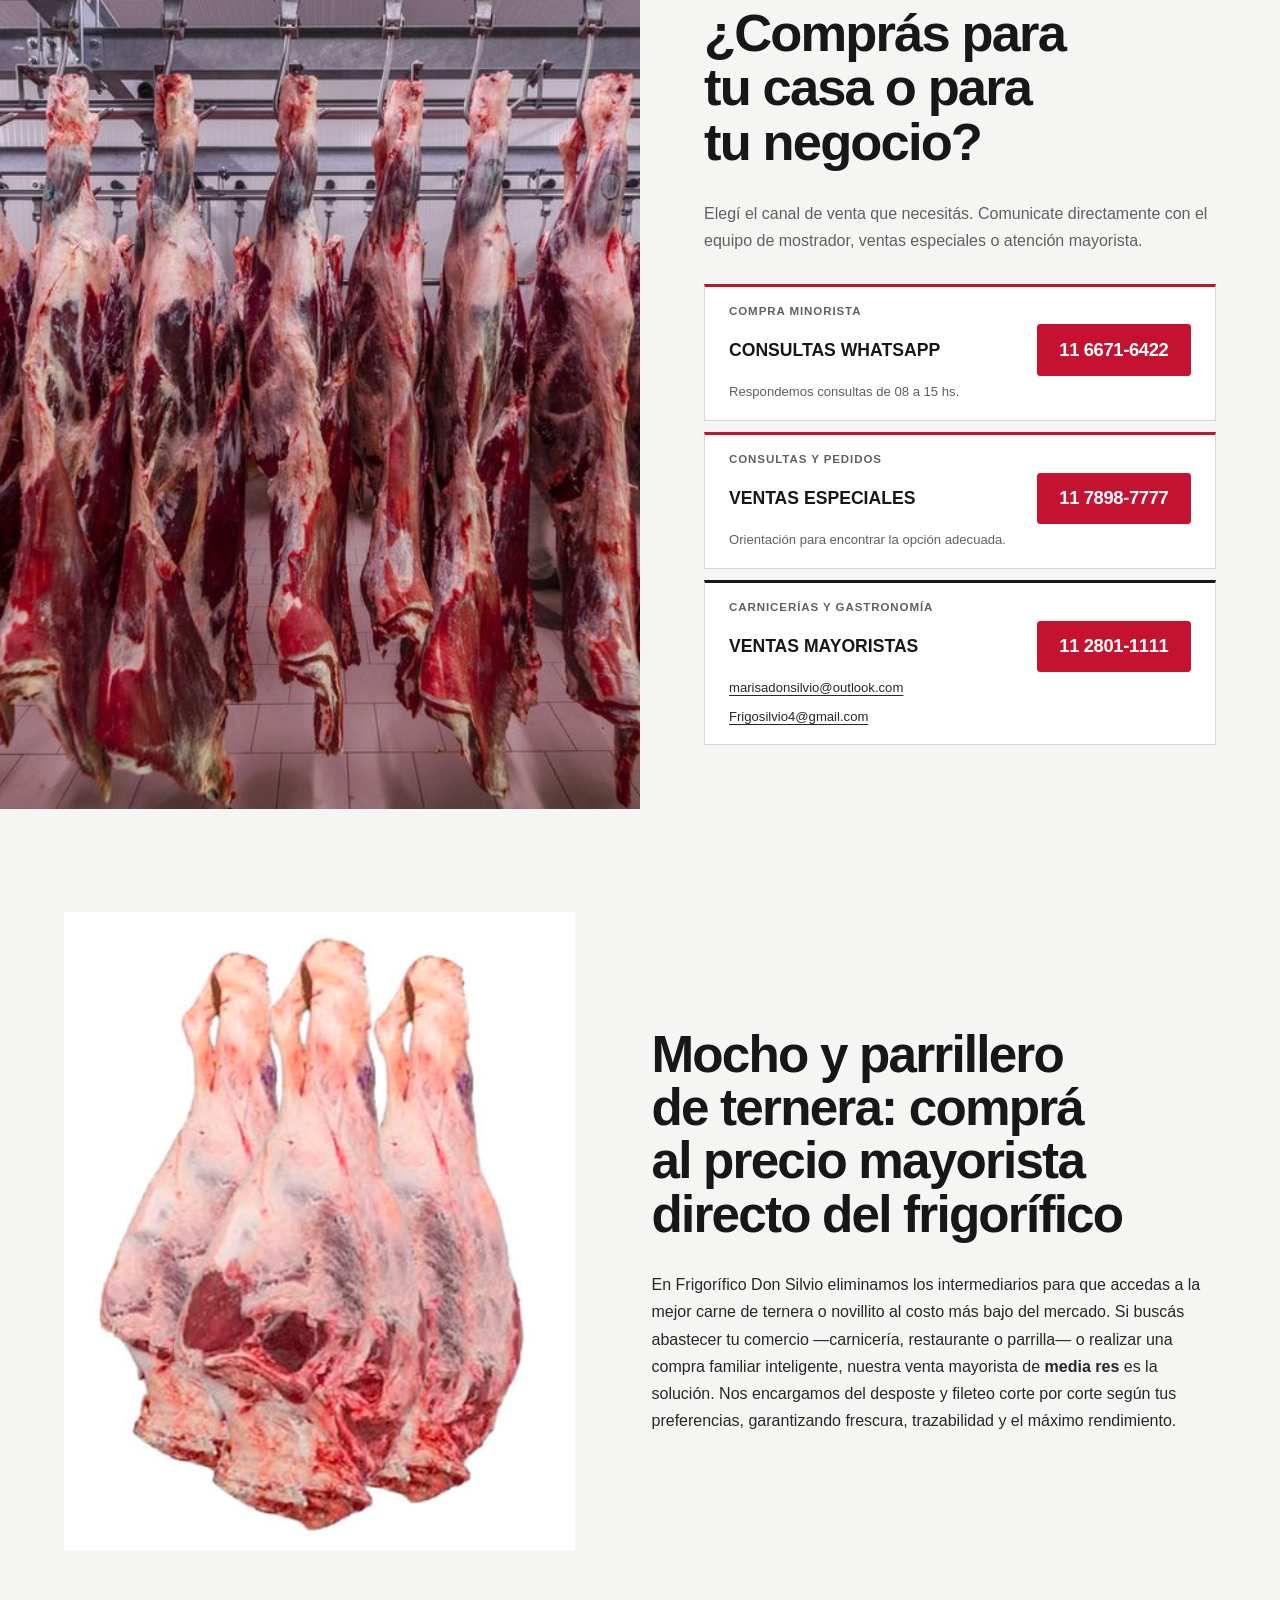
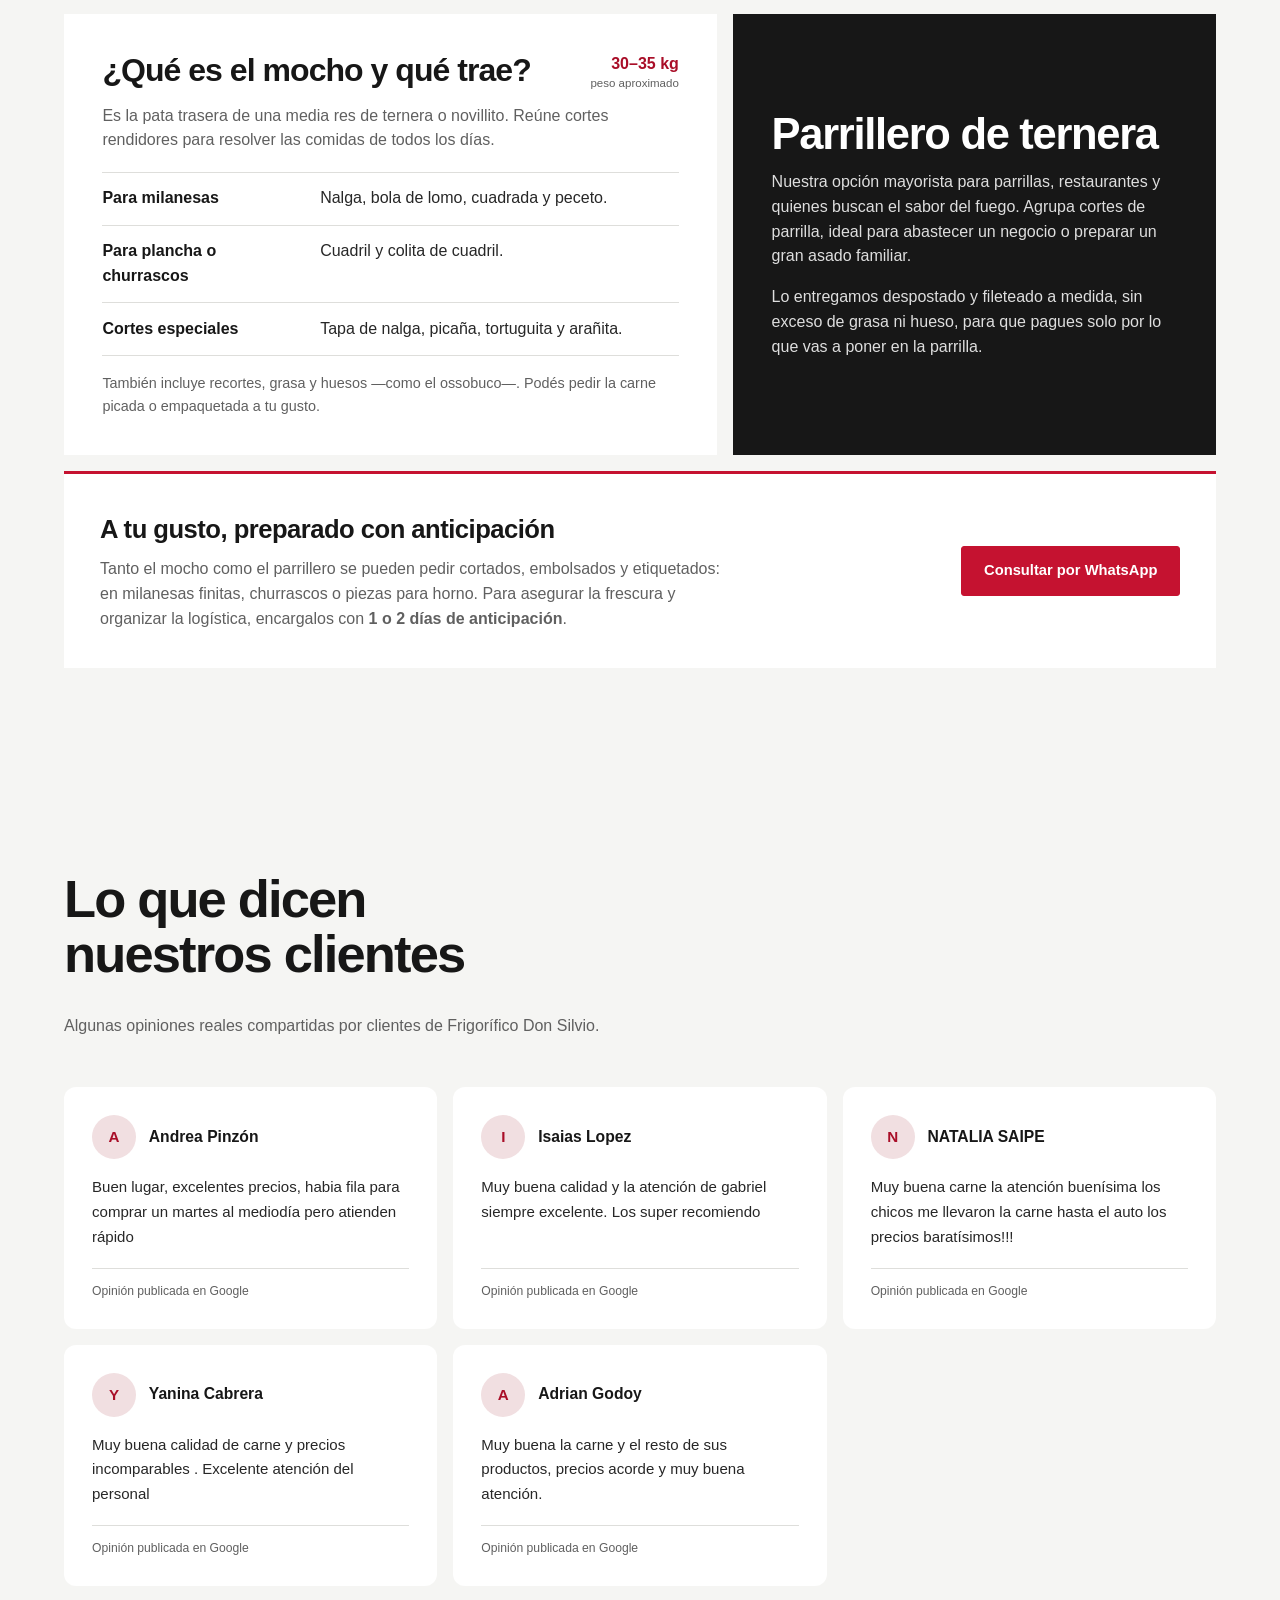
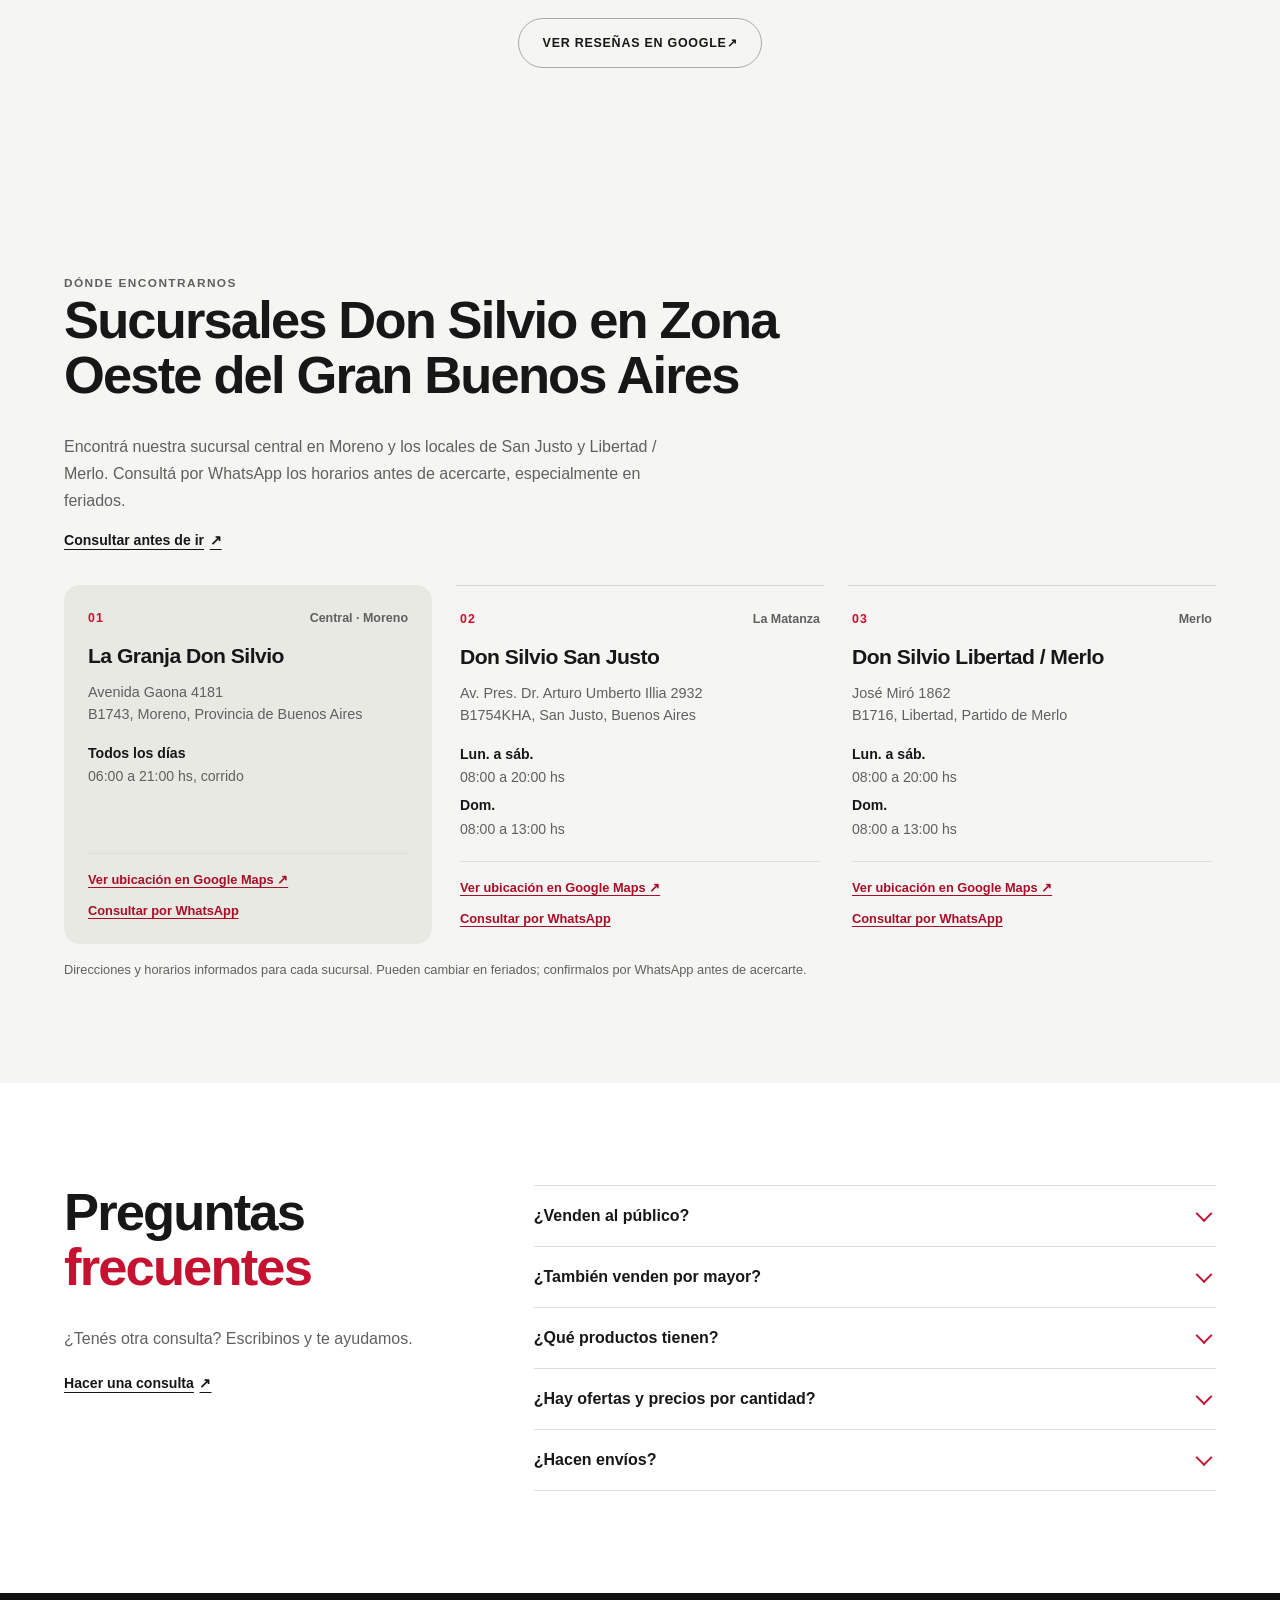
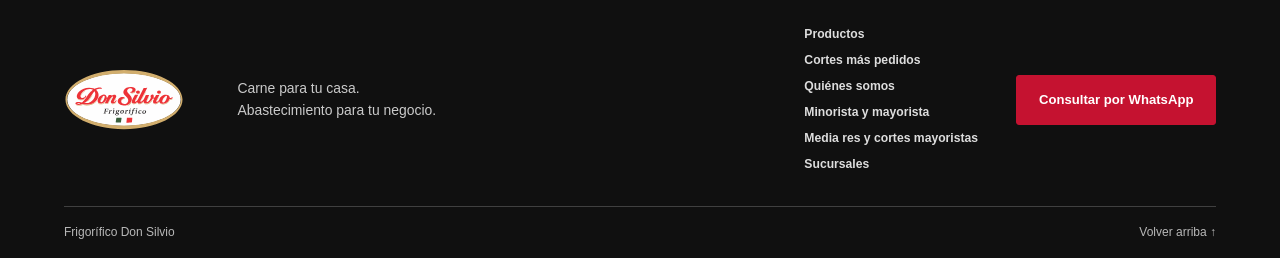
==== commit add37dae: "Align phone buttons with project design" ====
--- a/index.html
+++ b/index.html
@@ -671,7 +671,6 @@
                 </p>
               </article>
             </div>
-            <a class="buying-wholesale-detail" href="#mayorista">Conocé qué incluyen el mocho y el parrillero <span aria-hidden="true">→</span></a>
           </div>
         </div>
       </section>
--- a/styles.css
+++ b/styles.css
@@ -819,17 +819,21 @@
   display: flex;
   align-items: center;
   justify-content: flex-end;
-  min-height: 2.85rem;
-  padding: 0.55rem 1rem;
+  min-height: 50px;
+  padding: 0.85rem 1.35rem;
   border: 1px solid var(--red);
-  border-radius: 999px;
+  border-radius: 3px;
   background: var(--red);
   color: var(--white);
-  font-size: clamp(1.1rem, 2vw, 1.45rem);
+  font-size: clamp(1rem, 1.5vw, 1.15rem);
   font-weight: 800;
-  letter-spacing: -0.035em;
+  letter-spacing: -0.02em;
   line-height: 1.2;
   text-decoration: none;
+  transition:
+    background-color 160ms ease,
+    border-color 160ms ease,
+    transform 160ms var(--ease-out);
   white-space: nowrap;
 }
 
@@ -838,6 +842,11 @@
   border-color: var(--red-dark);
   background: var(--red-dark);
   color: var(--white);
+  transform: translateY(-2px);
+}
+
+.buying-channel__phone:active {
+  transform: translateY(1px);
 }
 
 .buying-channel > p {
@@ -863,20 +872,6 @@
 
 .buying-channel__emails a:hover {
   color: var(--red-dark);
-}
-
-.buying-wholesale-detail {
-  display: inline-block;
-  margin-top: 1.25rem;
-  color: var(--red-dark);
-  font-size: 0.88rem;
-  font-weight: 750;
-  text-decoration-thickness: 1px;
-  text-underline-offset: 0.22em;
-}
-
-.buying-wholesale-detail:hover {
-  color: var(--ink);
 }
 
 .wholesale-section {
@@ -2078,7 +2073,6 @@
   .buying-channel__phone {
     justify-content: center;
     width: 100%;
-    min-height: 3.2rem;
     font-size: 1.25rem;
   }
 
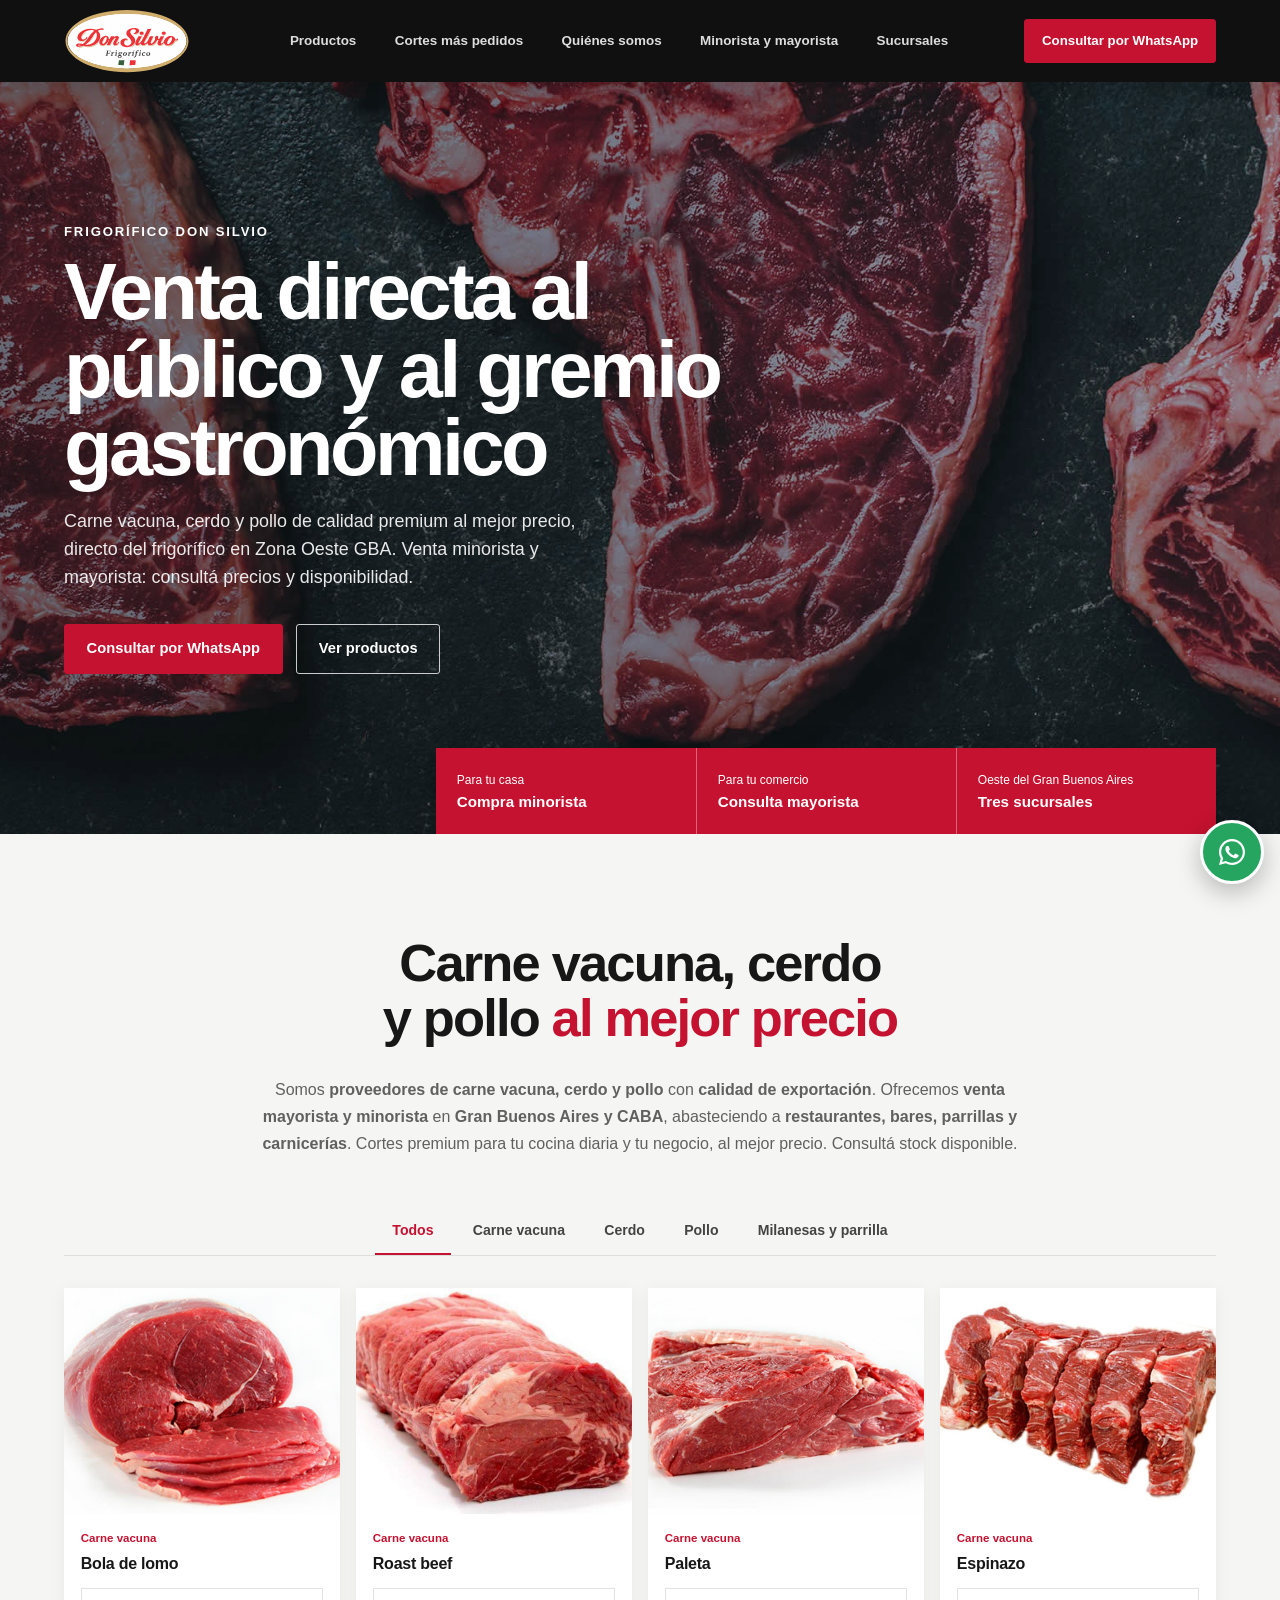
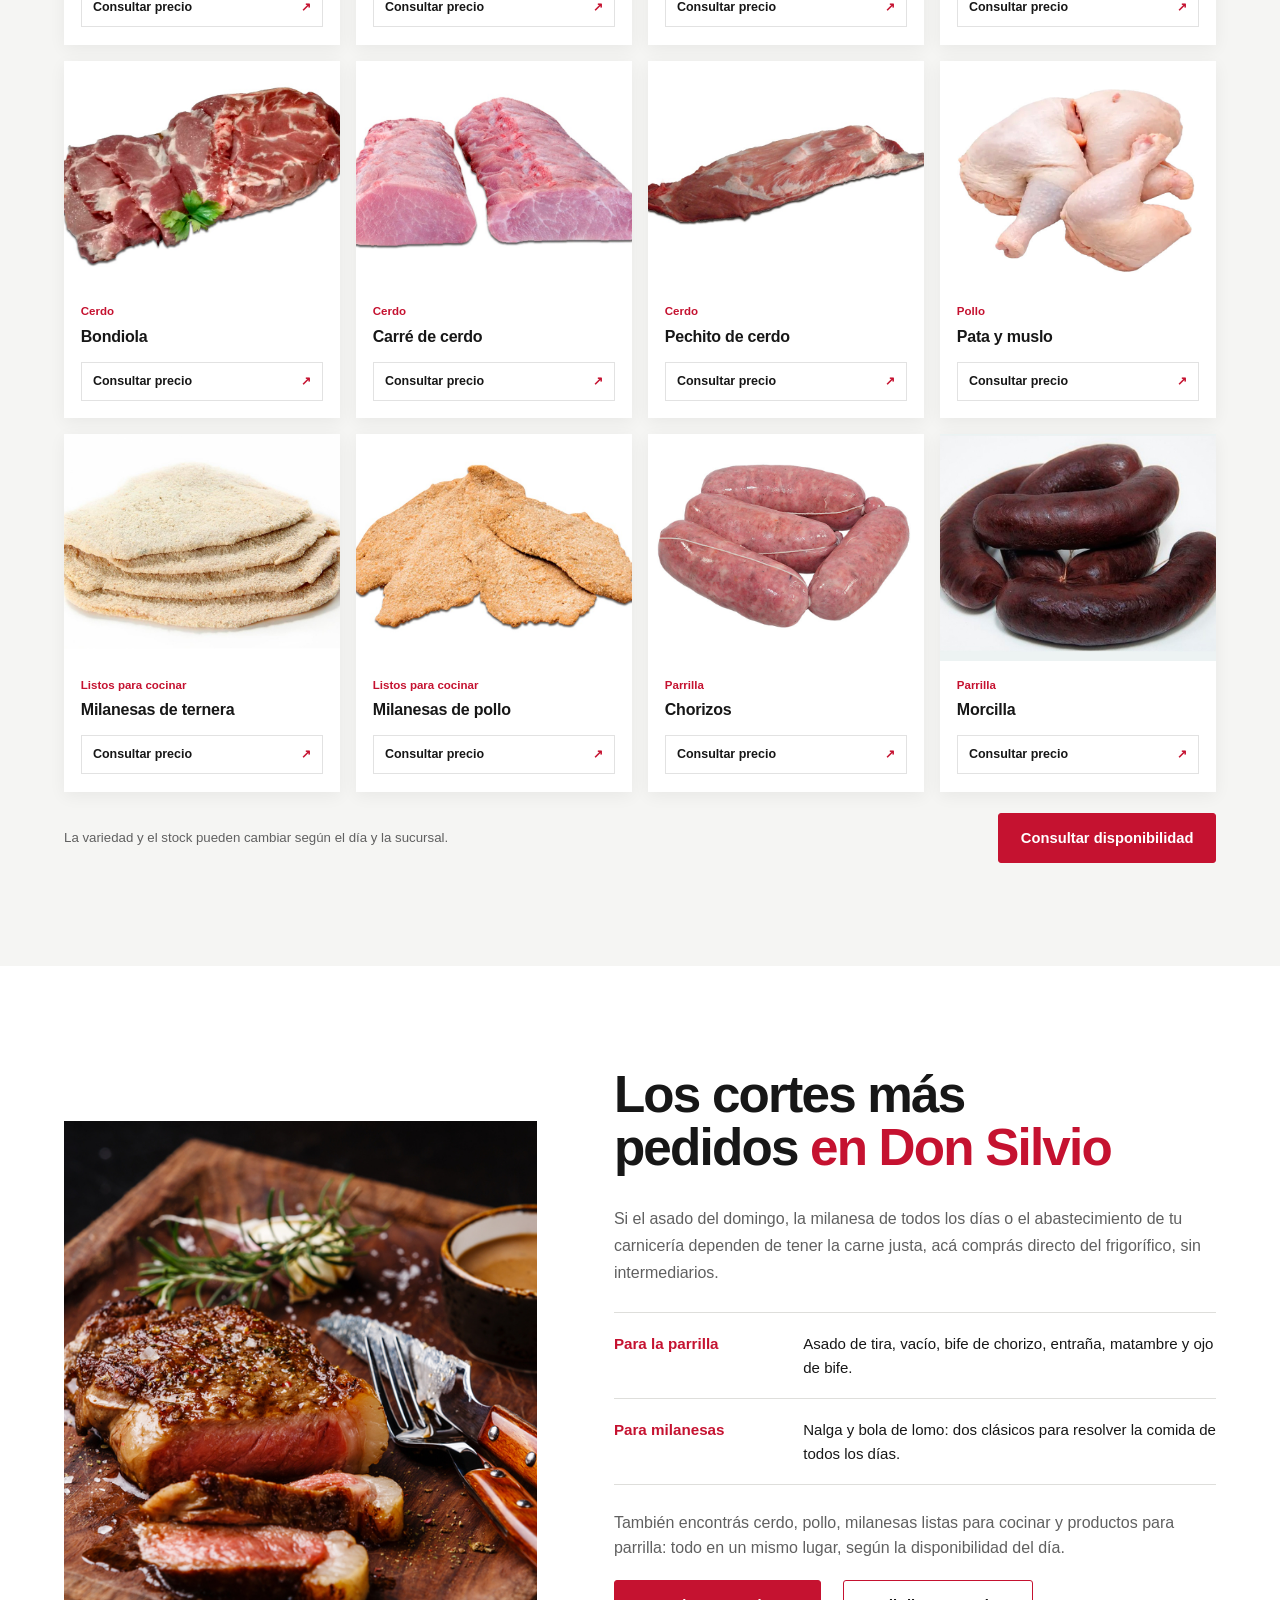
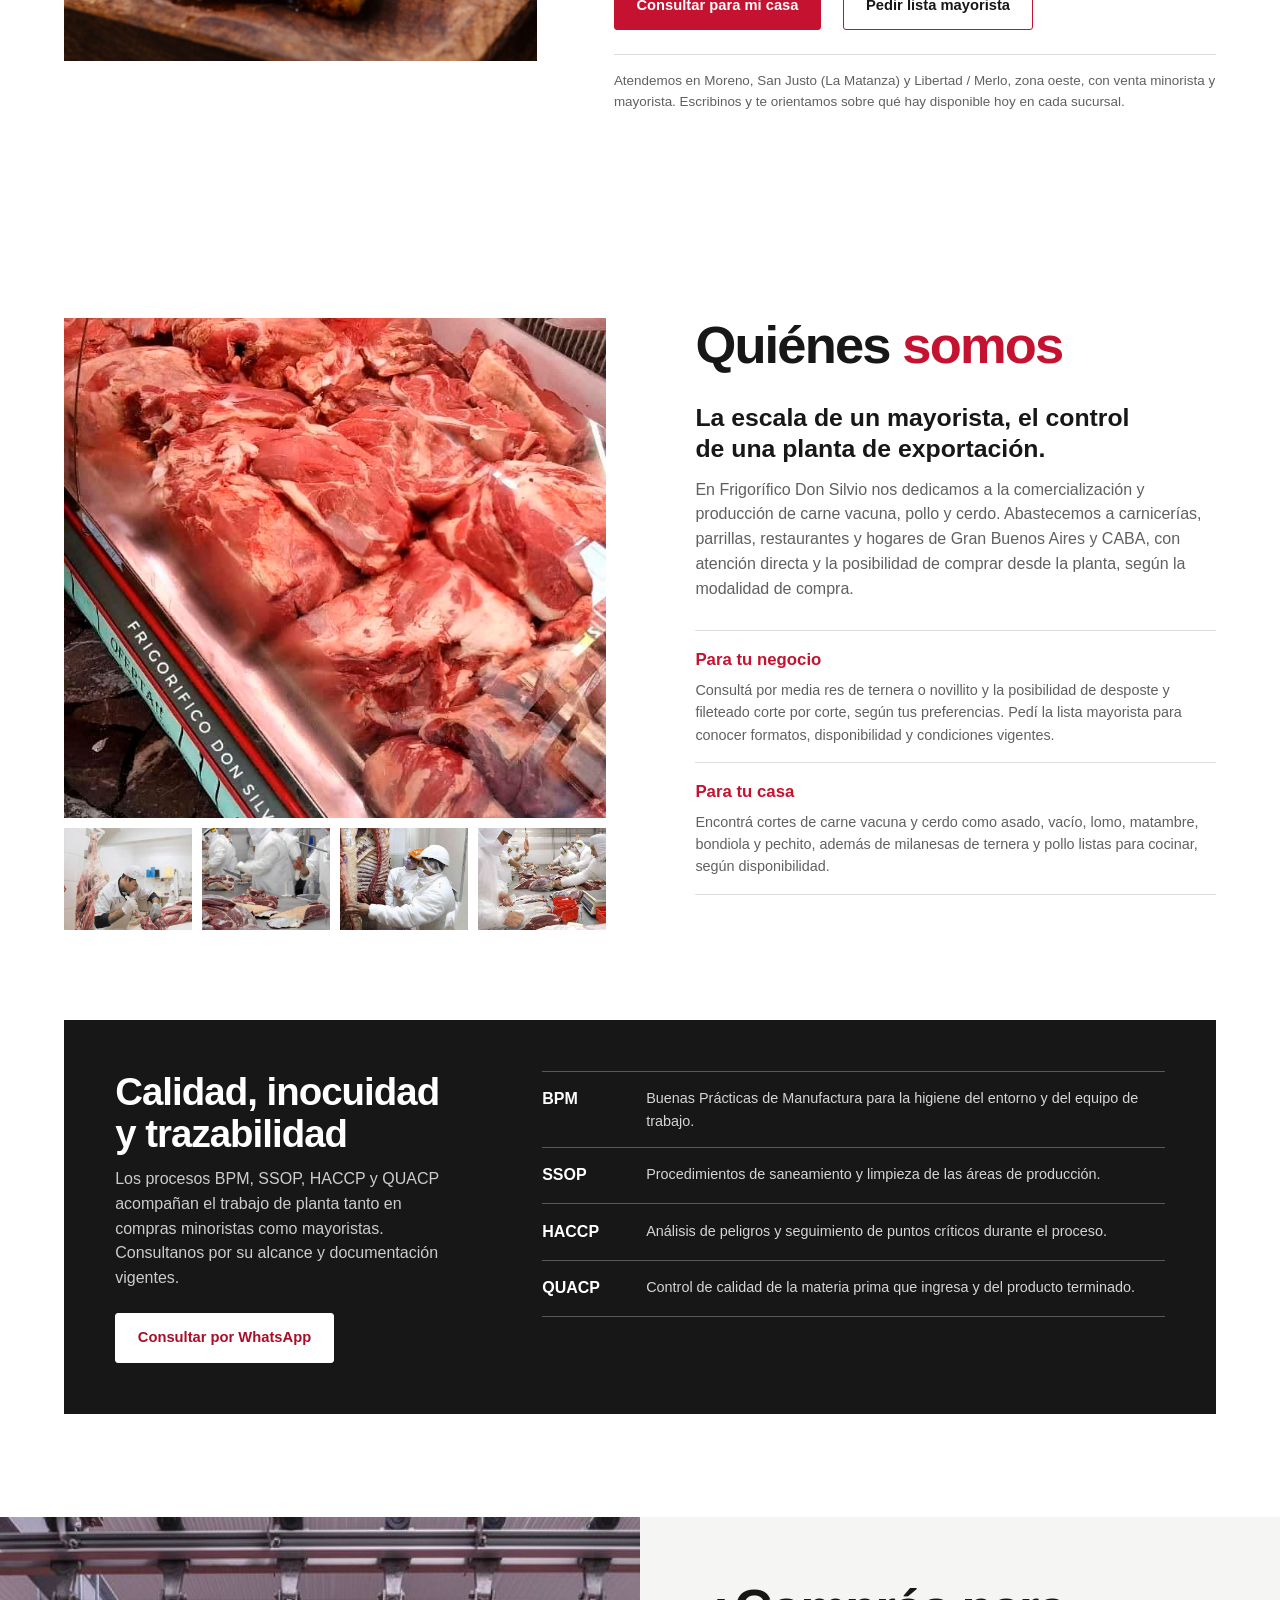
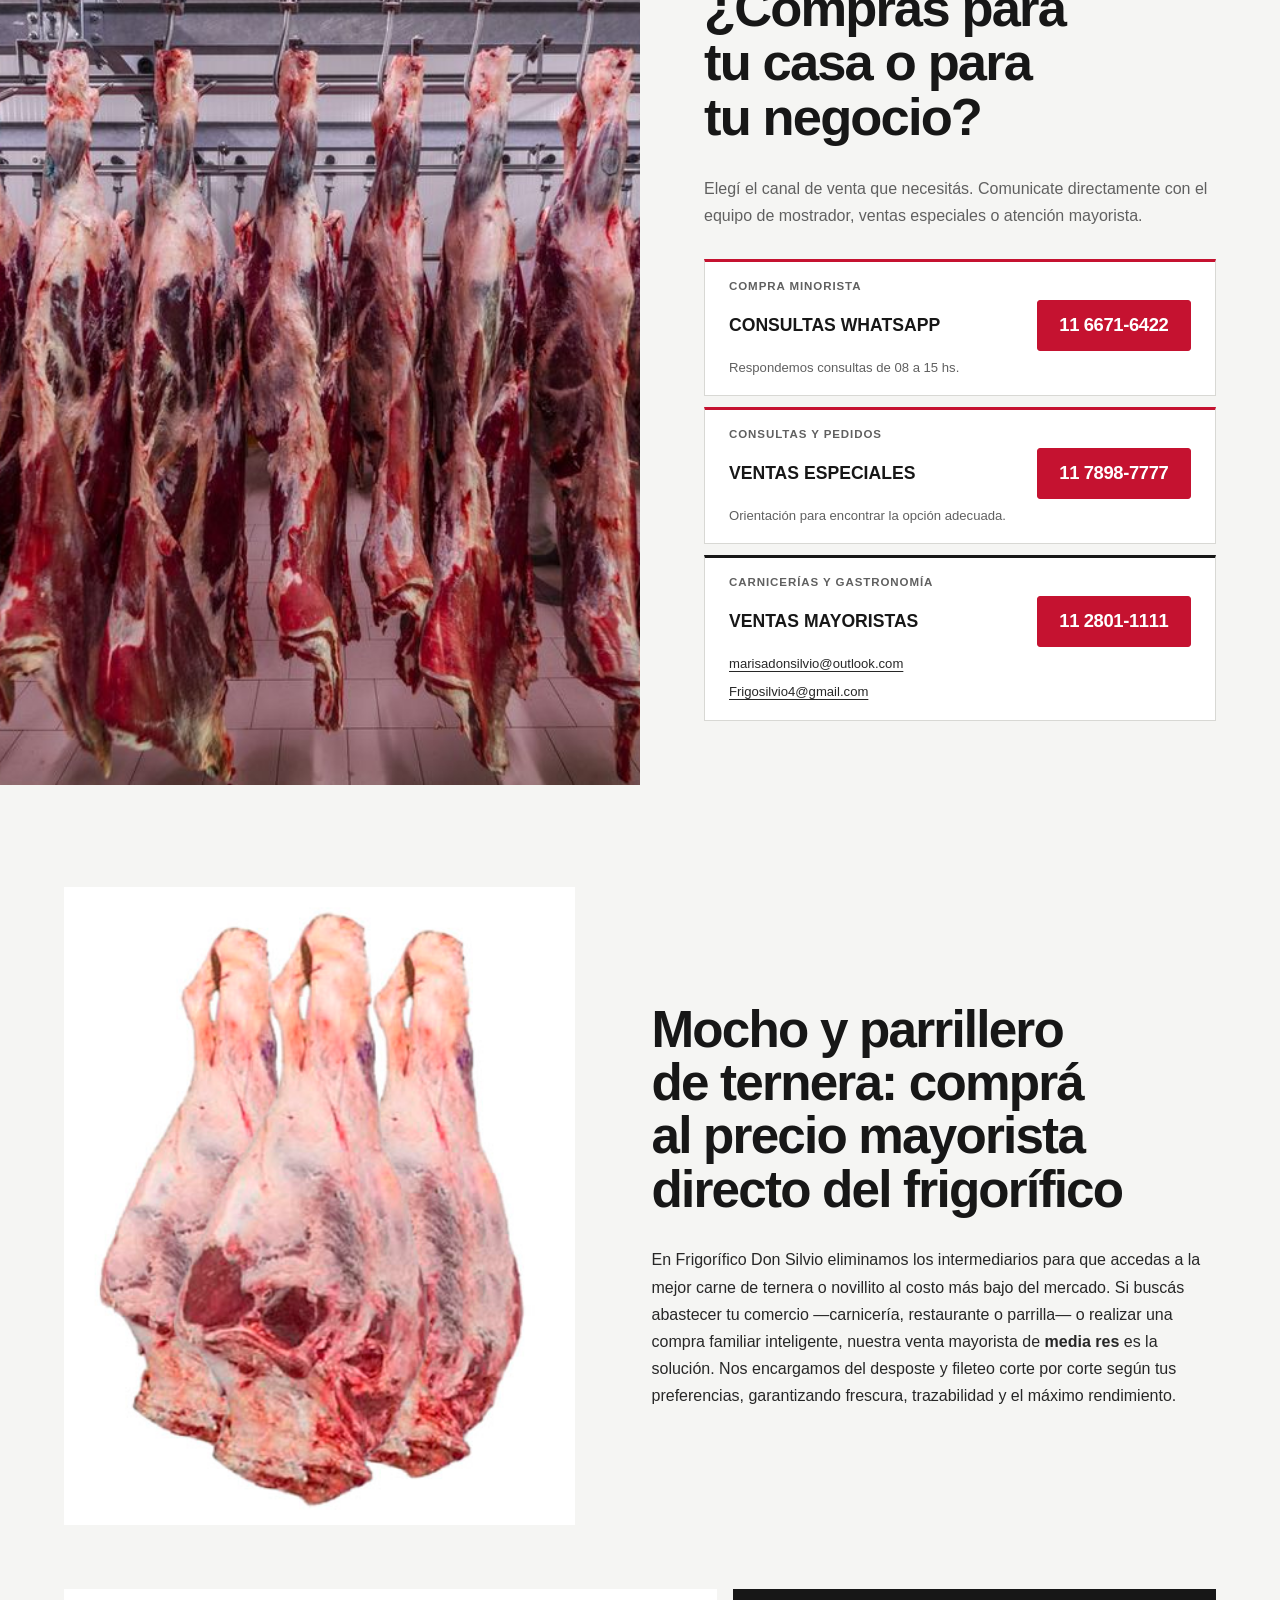
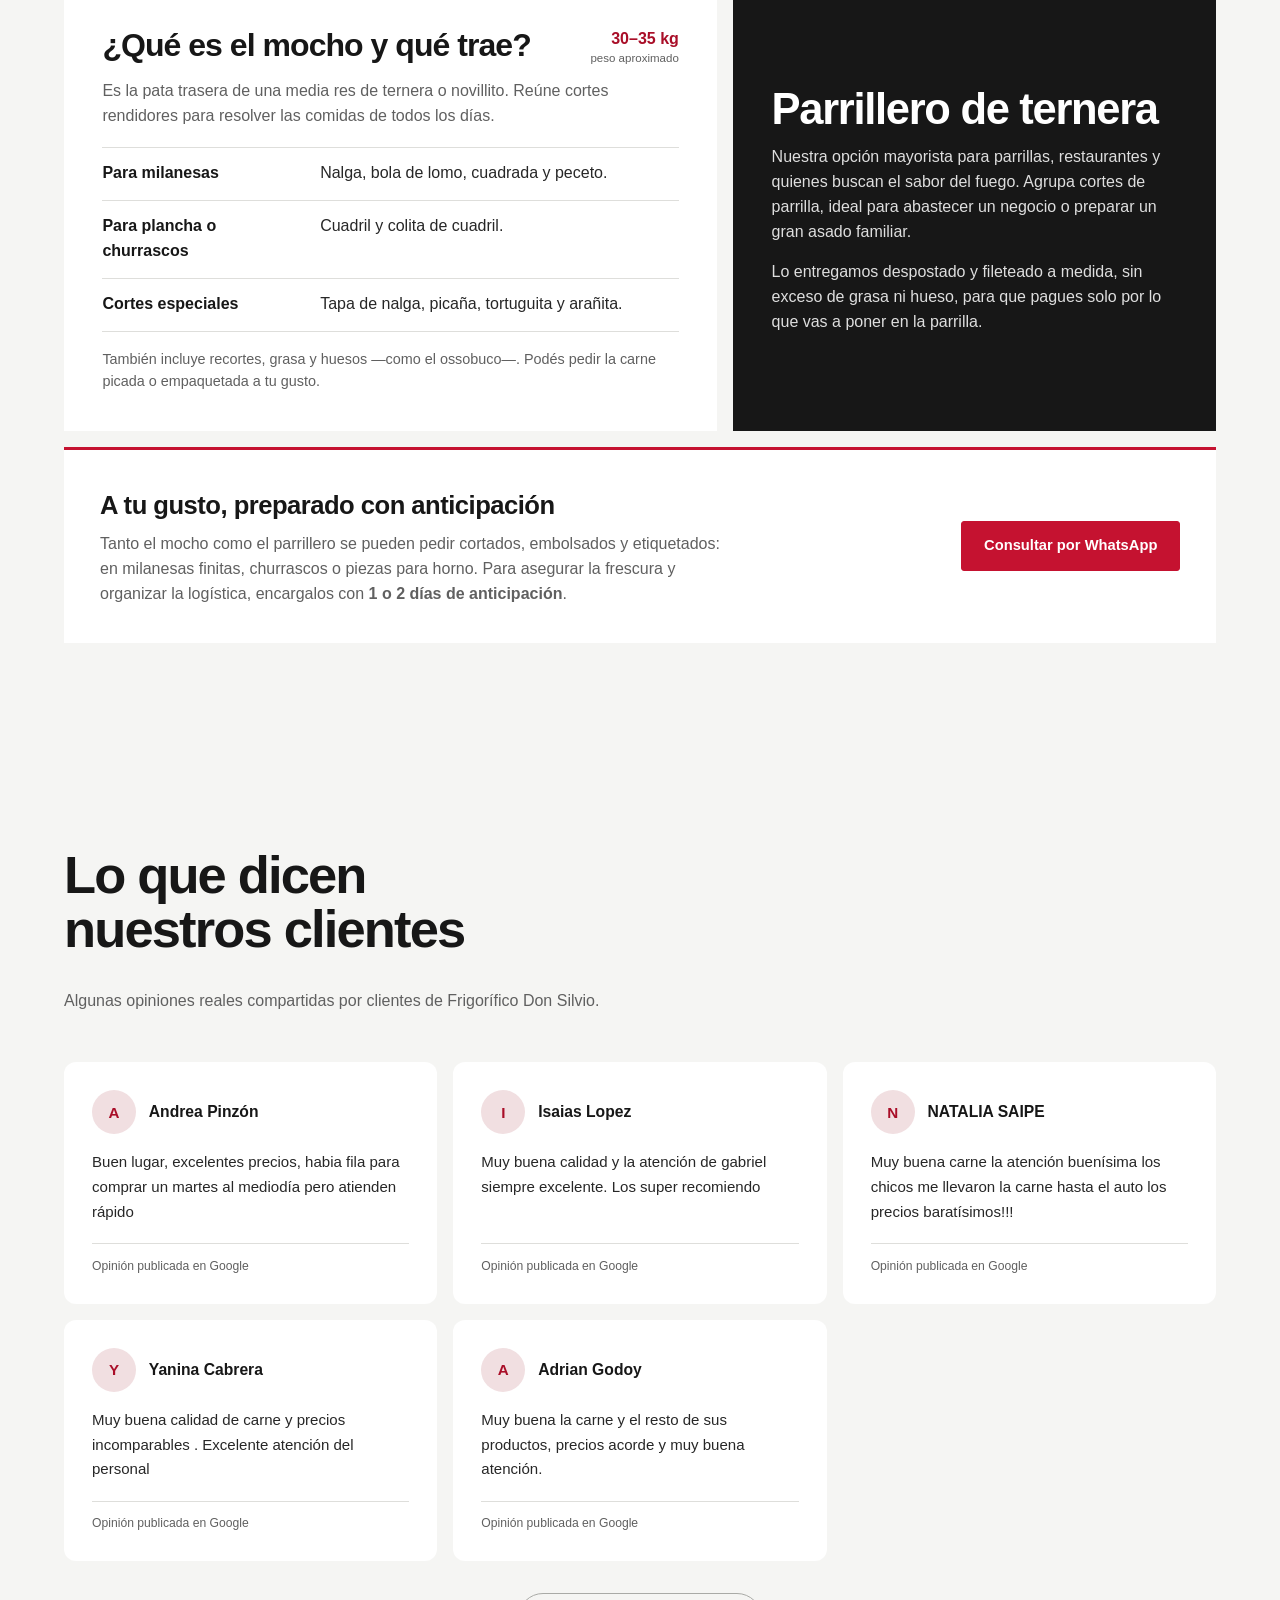
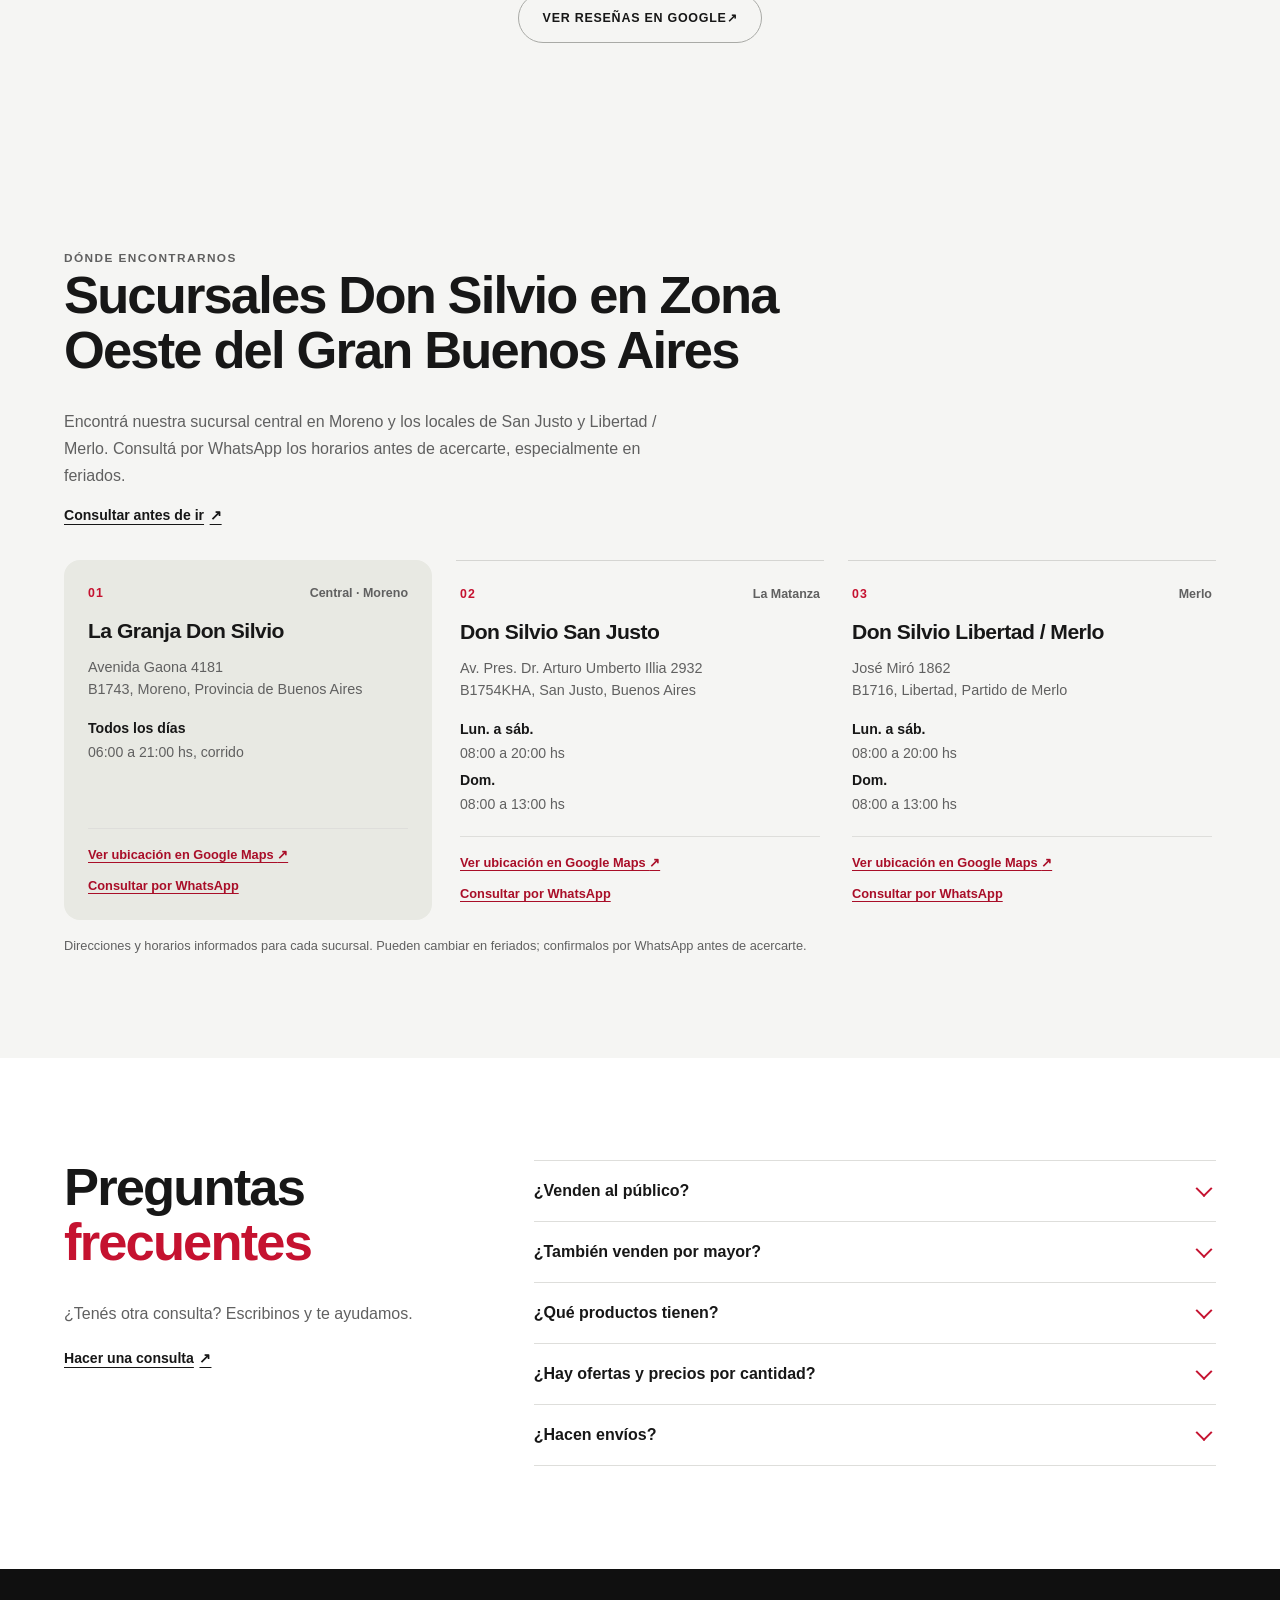
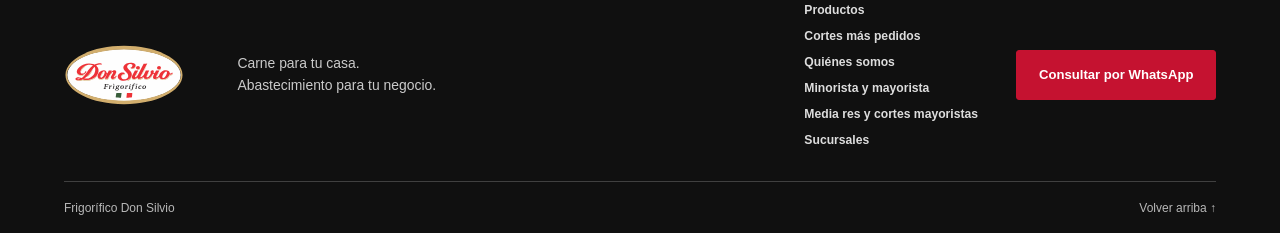
==== commit c51ce49e: "Update wholesale CTA and remove attribution phrase" ====
--- a/index.html
+++ b/index.html
@@ -519,11 +519,10 @@
                 rel="noopener noreferrer"
               >Consultar para mi casa</a>
               <a
-                class="cuts-wholesale"
-                href="https://wa.me/5491166716422?text=Hola%20Don%20Silvio%2C%20tengo%20una%20carnicer%C3%ADa%20o%20negocio%20gastron%C3%B3mico%20y%20quiero%20pedir%20la%20lista%20mayorista%20y%20conocer%20los%20formatos%20disponibles."
-                target="_blank"
-                rel="noopener noreferrer"
-              >Pedir lista mayorista <span aria-hidden="true">↗</span></a>
+                class="button button--outline cuts-wholesale"
+                href="tel:+5491128011111"
+                aria-label="Llamar a ventas mayoristas al 11 2801-1111"
+              >Pedir lista mayorista</a>
             </div>
 
             <p class="cuts-location">
@@ -590,10 +589,9 @@
             <div class="story-quality-heading">
               <h3>Calidad, inocuidad y trazabilidad</h3>
               <p>
-                Según la información compartida por la empresa, los procesos
-                BPM, SSOP, HACCP y QUACP acompañan el trabajo de planta tanto
-                en compras minoristas como mayoristas. Consultanos por su
-                alcance y documentación vigentes.
+                Los procesos BPM, SSOP, HACCP y QUACP acompañan el trabajo de
+                planta tanto en compras minoristas como mayoristas. Consultanos
+                por su alcance y documentación vigentes.
               </p>
               <a
                 class="button button--light"
--- a/styles.css
+++ b/styles.css
@@ -604,14 +604,16 @@
 }
 
 .cuts-wholesale {
-  font-size: 0.9rem;
-  font-weight: 750;
-  text-decoration-thickness: 1px;
-  text-underline-offset: 0.25em;
-}
-
-.cuts-wholesale:hover {
-  color: var(--red);
+  border-color: var(--red);
+  background: transparent;
+  color: var(--ink);
+}
+
+.cuts-wholesale:hover,
+.cuts-wholesale:focus-visible {
+  border-color: var(--red-dark);
+  background: var(--red);
+  color: var(--white);
 }
 
 .cuts-location {
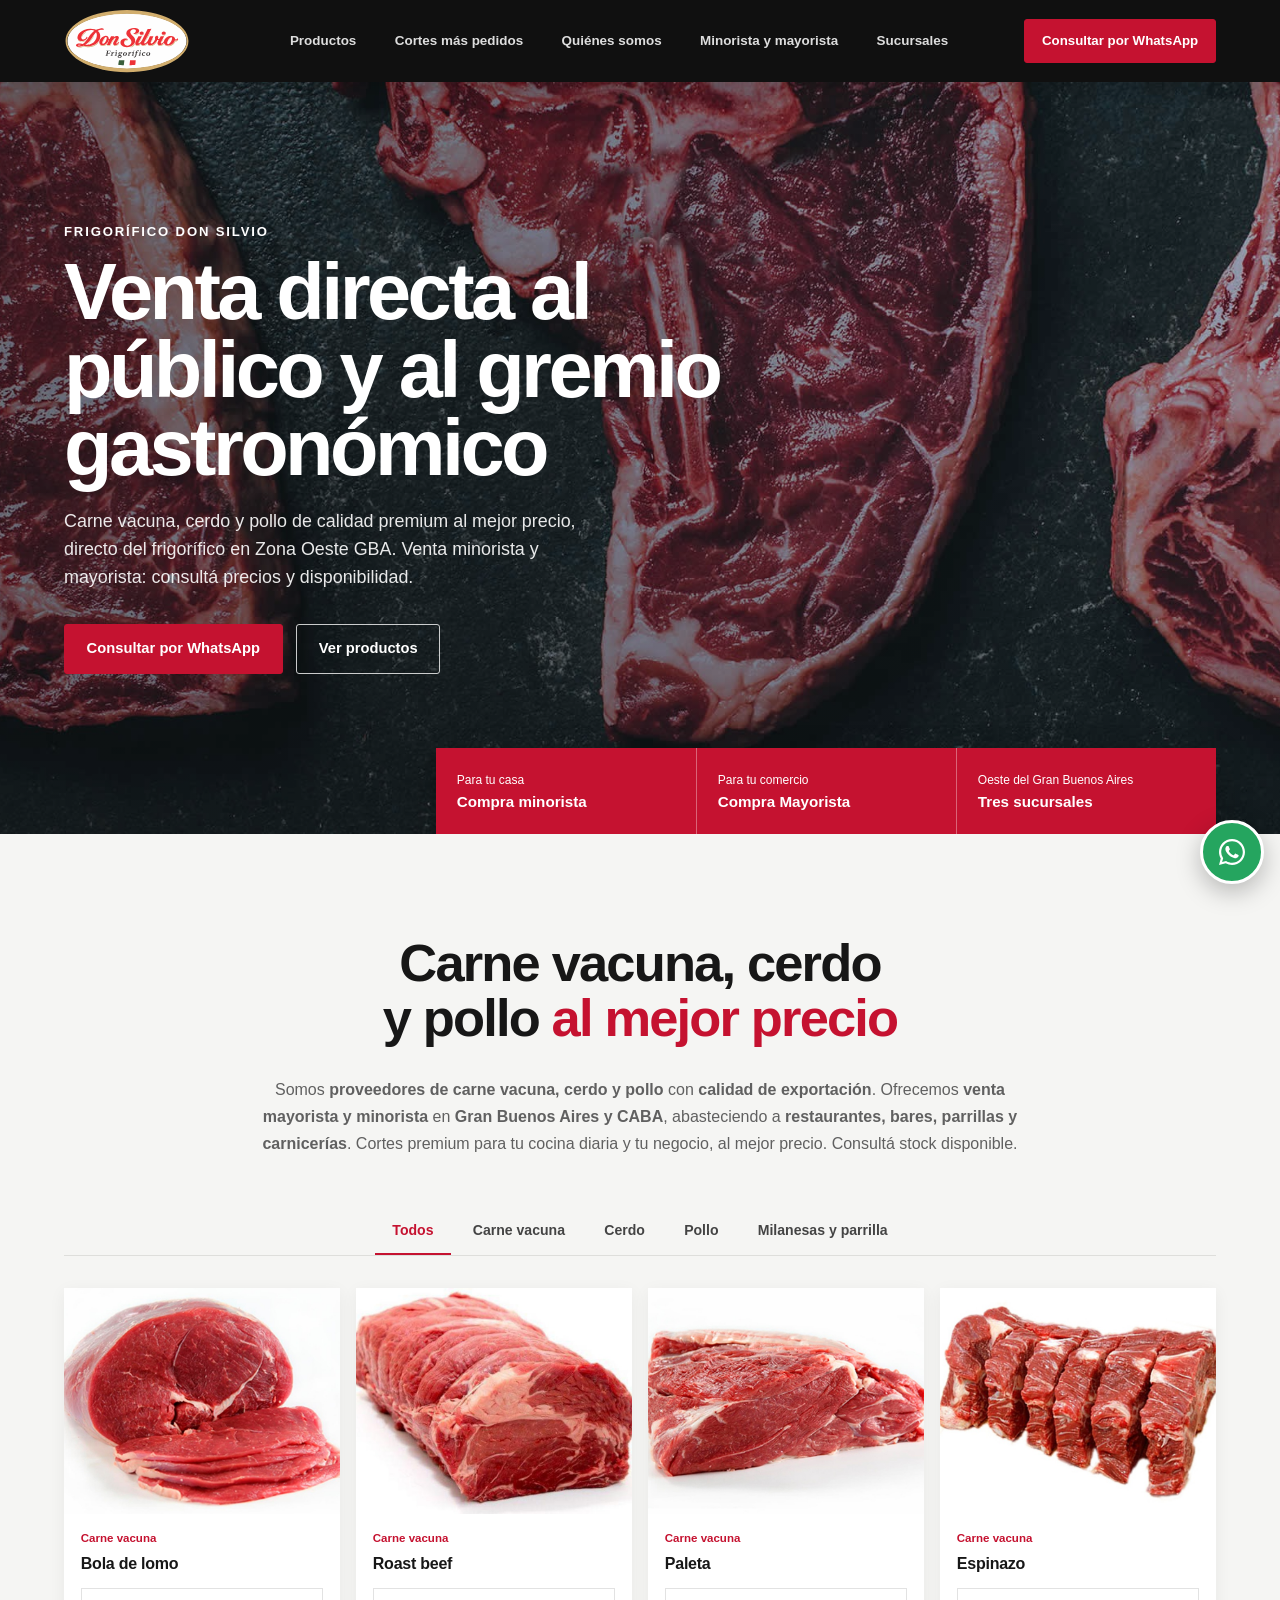
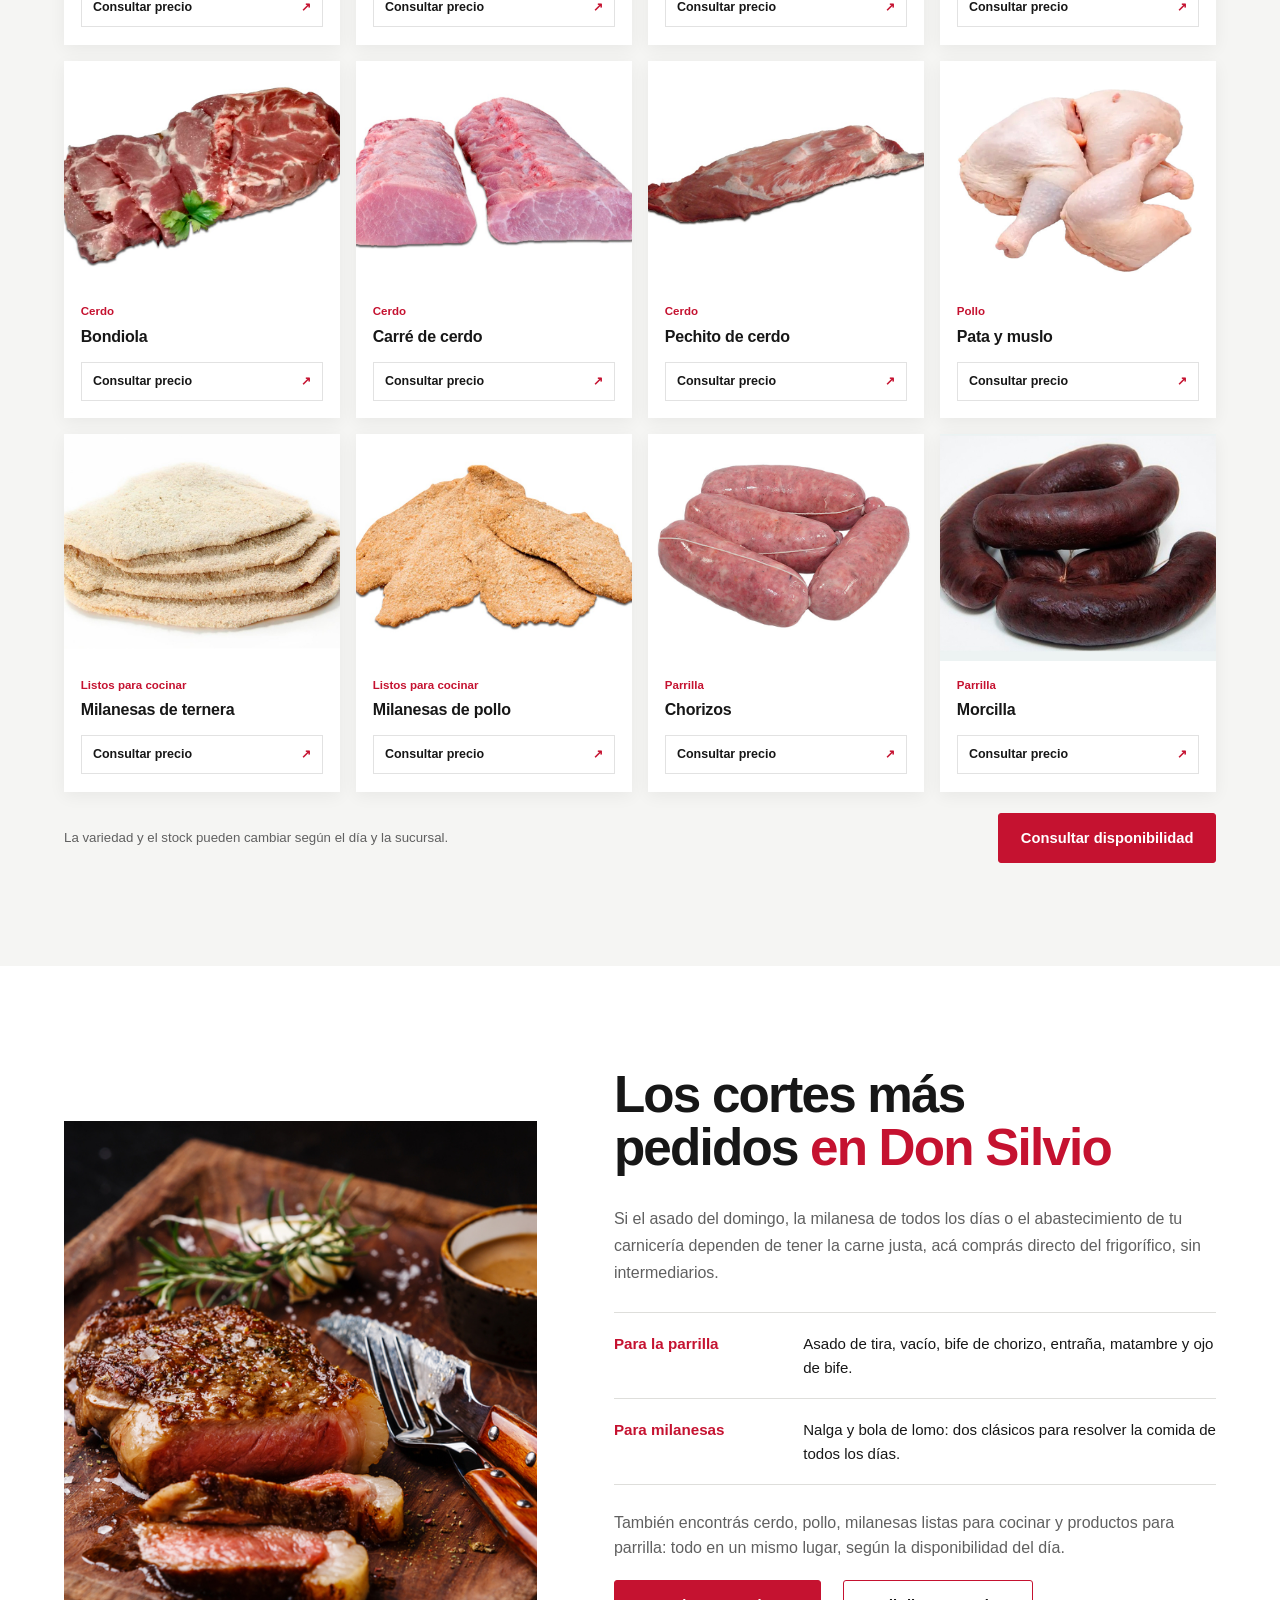
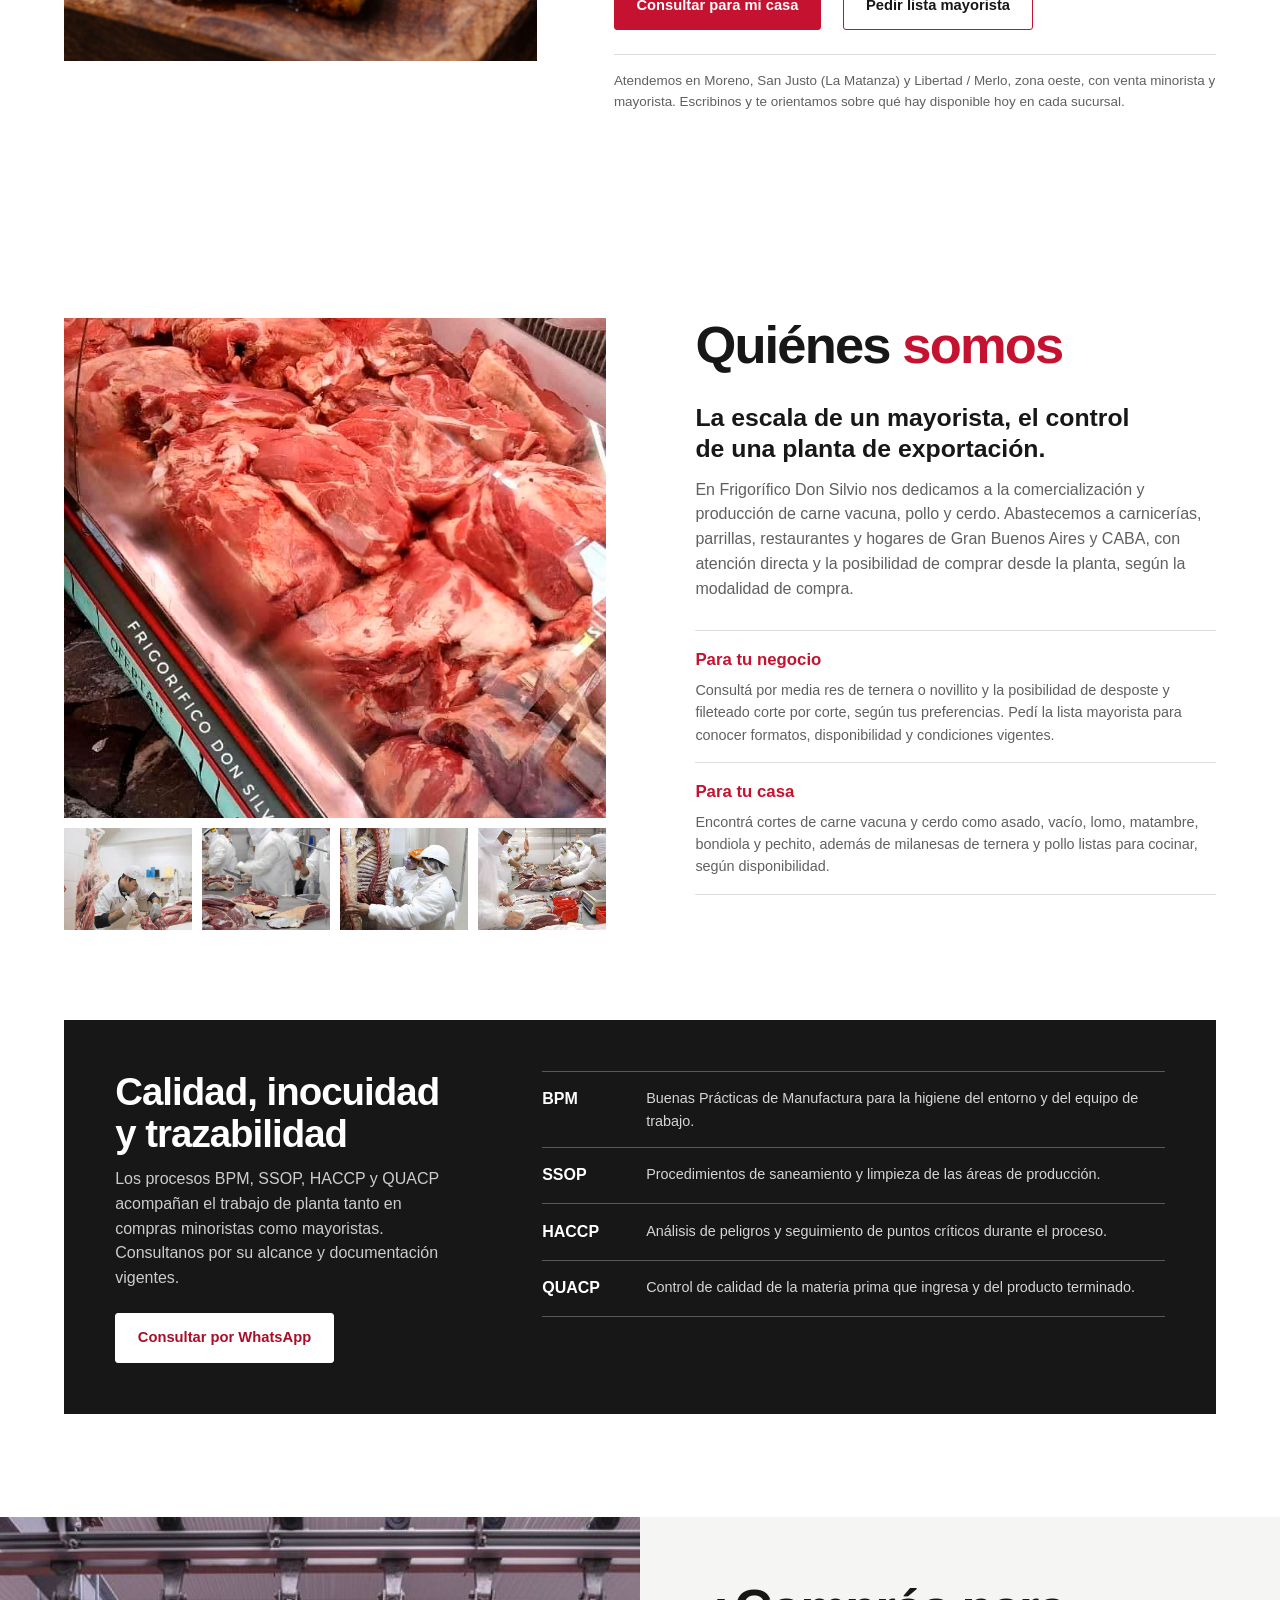
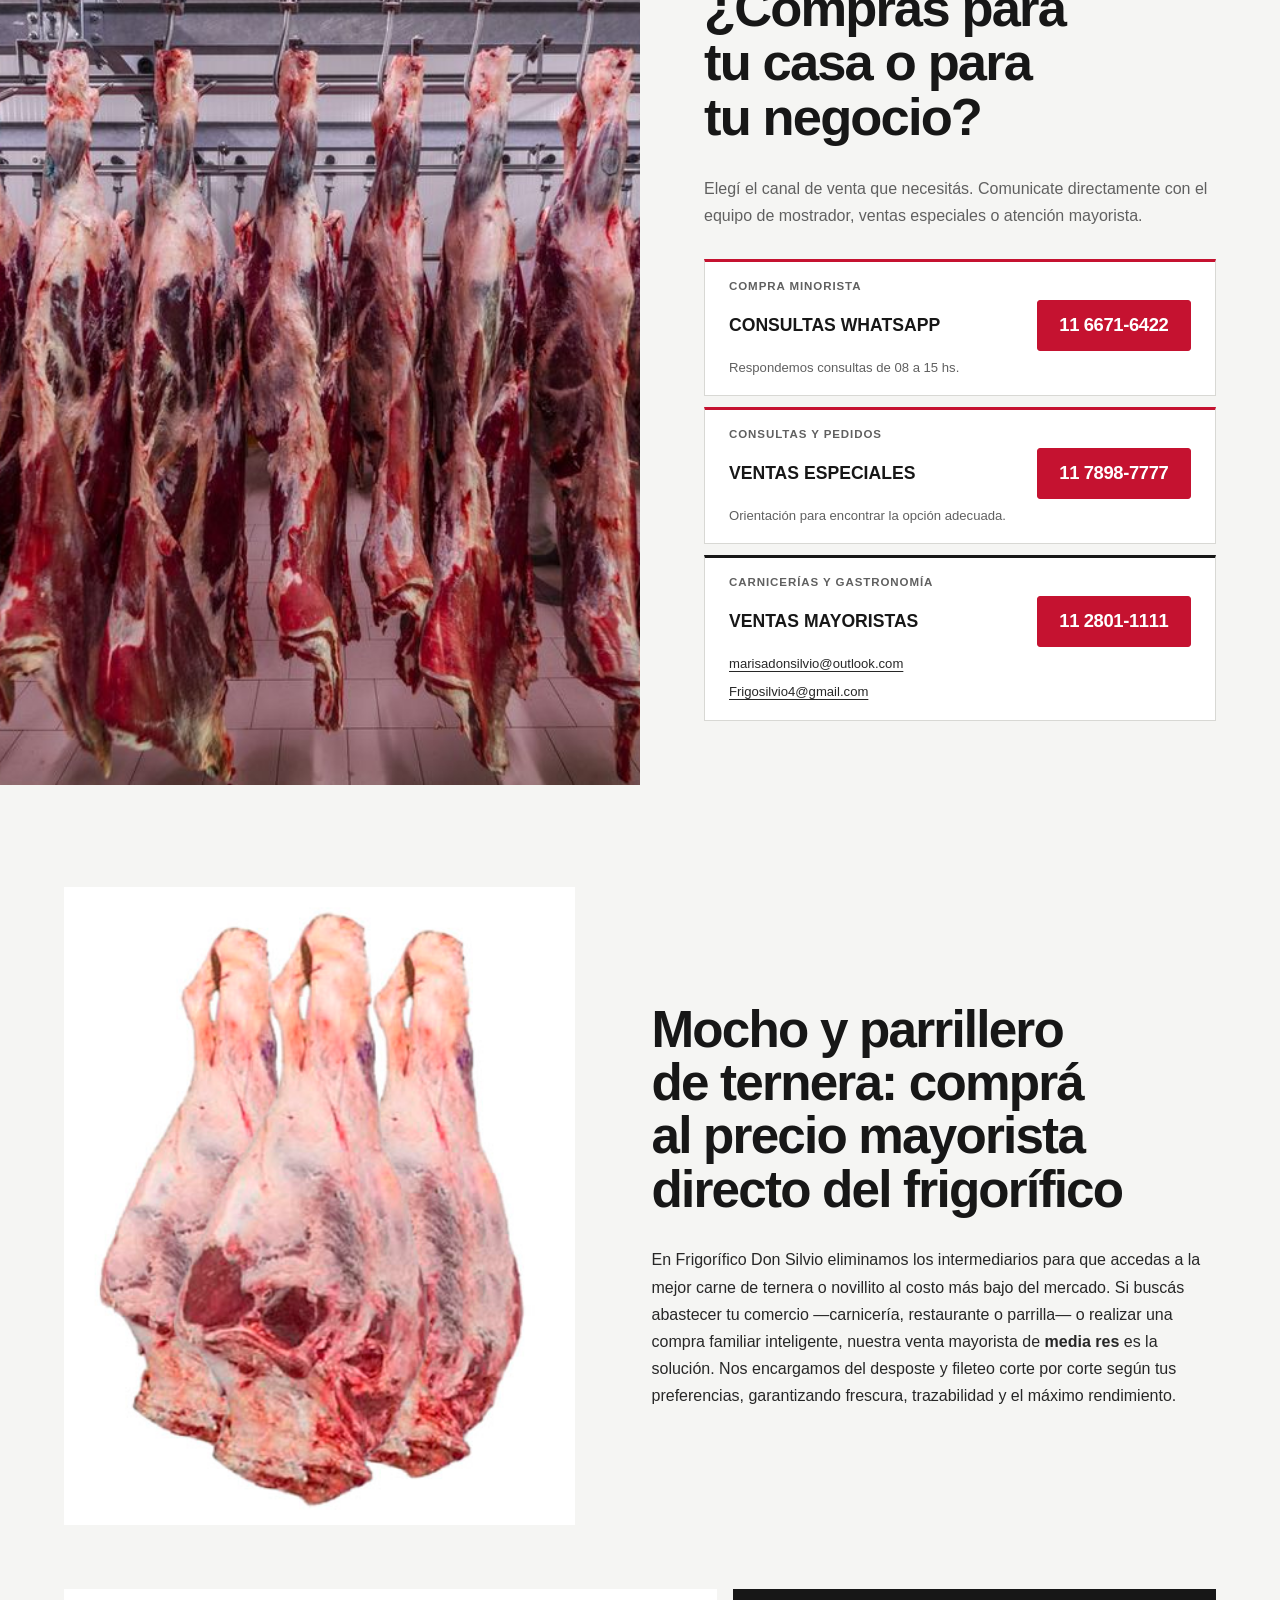
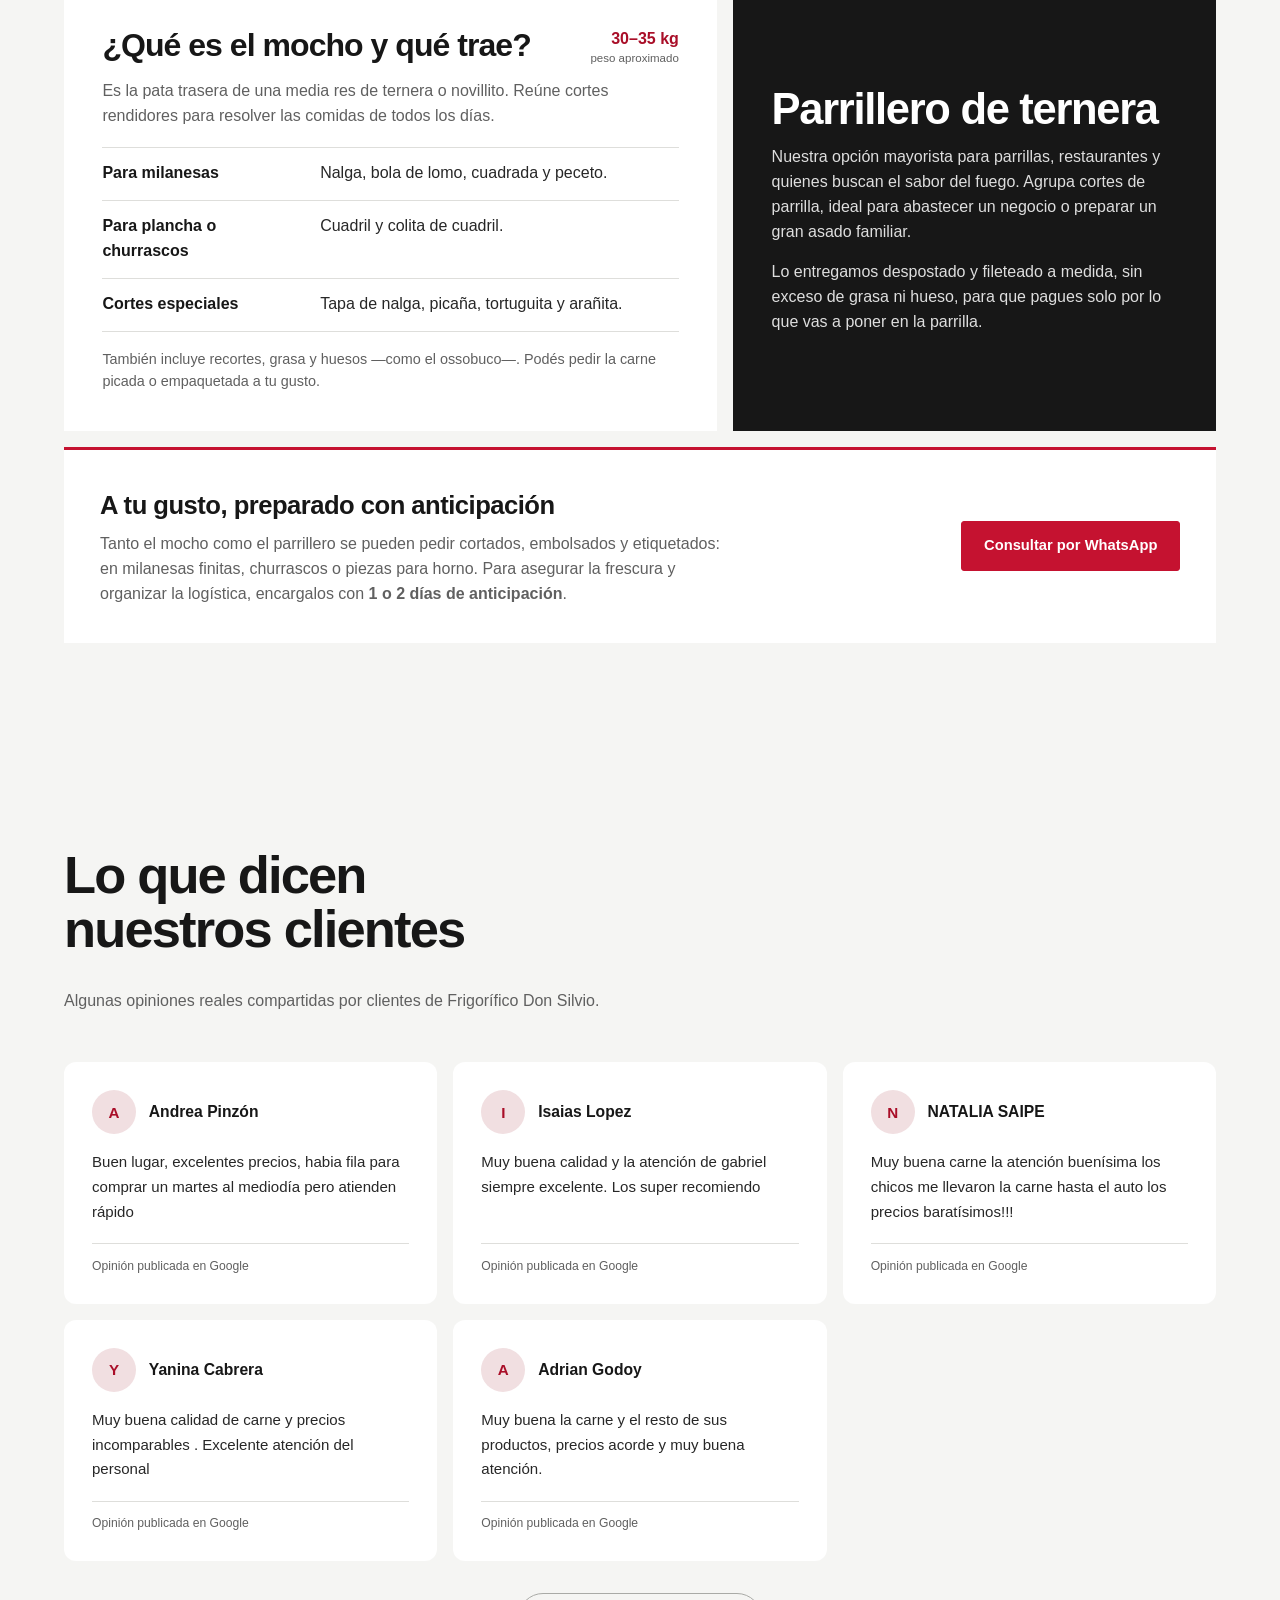
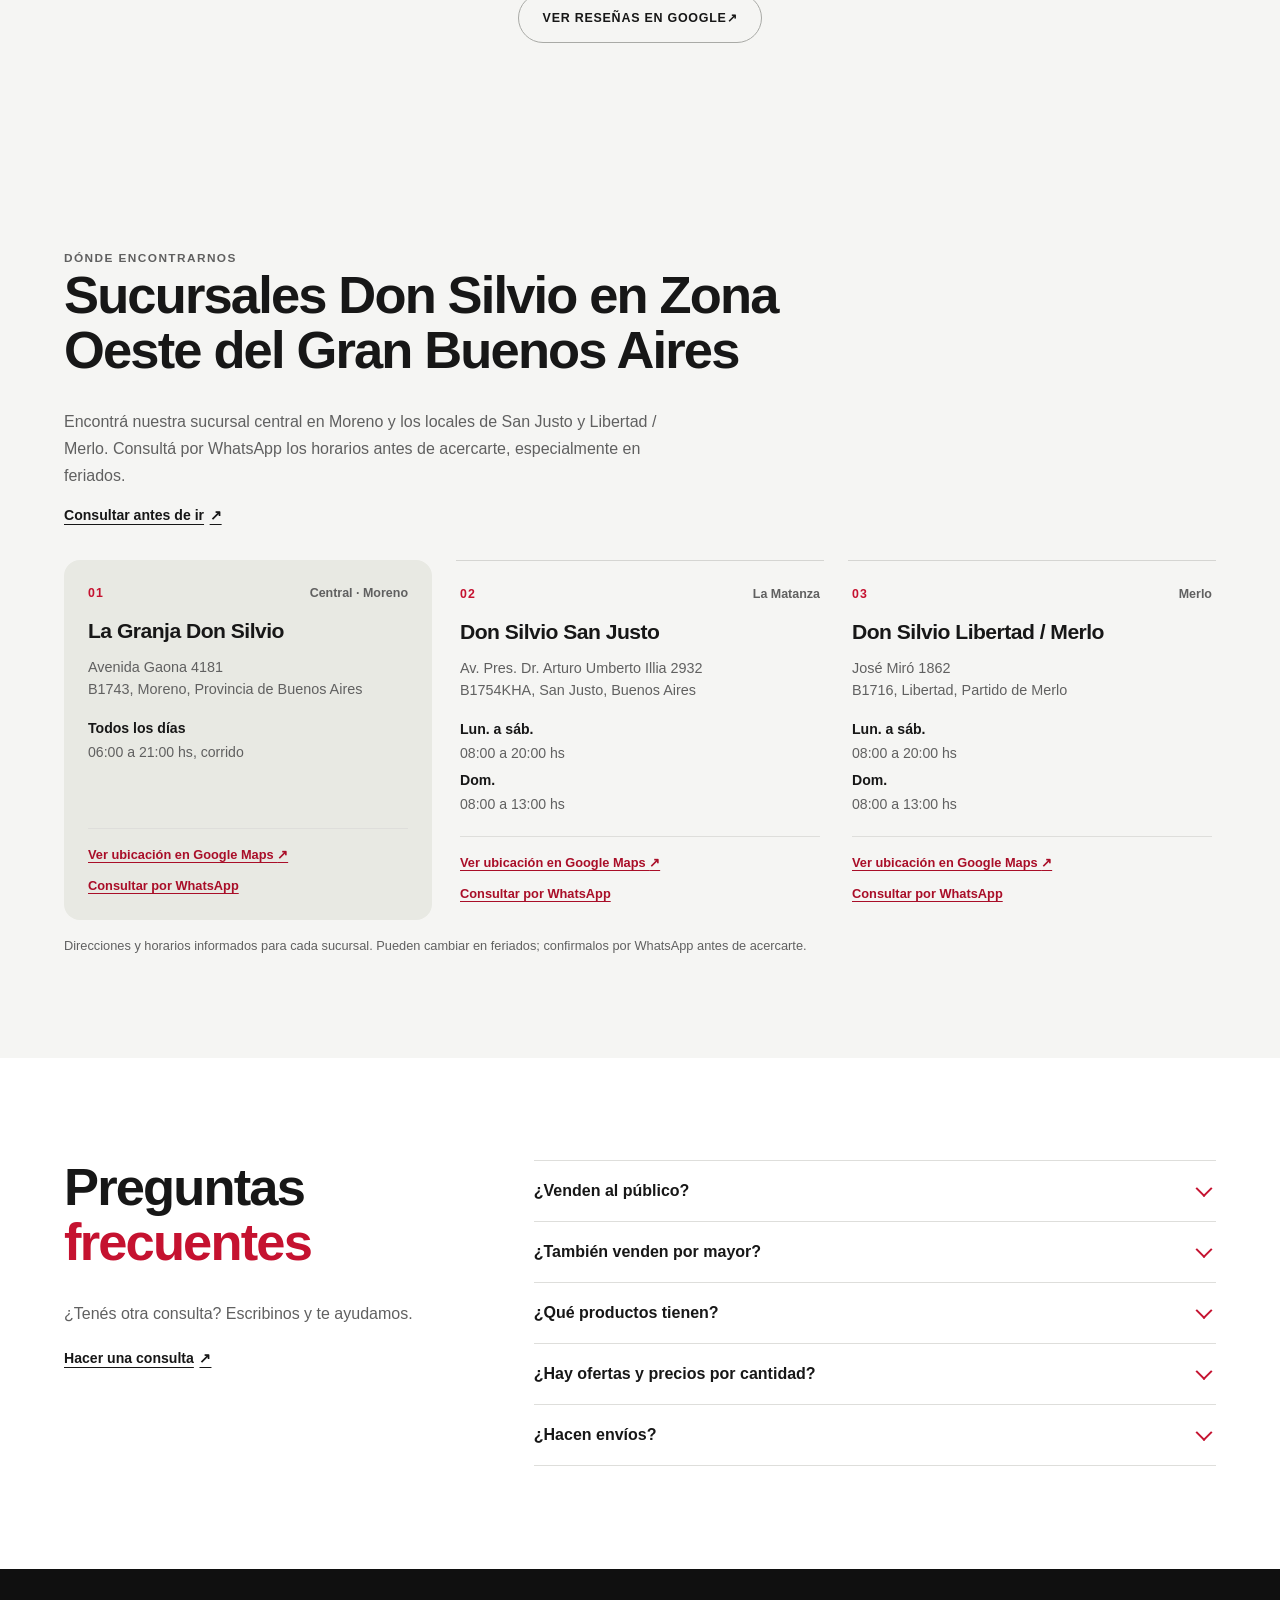
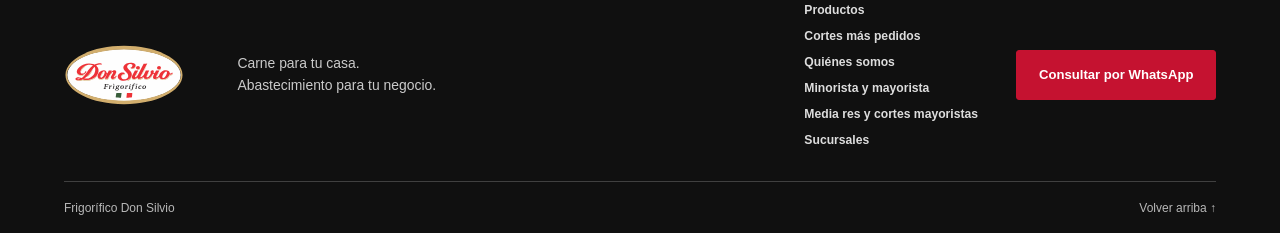
==== commit 44bc3328: "Link purchase ribbon to WhatsApp CTAs" ====
--- a/index.html
+++ b/index.html
@@ -289,13 +289,21 @@
           </div>
         </div>
         <div class="hero-ribbon" aria-label="Modalidades de compra">
-          <a href="#compra">
+          <a
+            href="https://wa.me/5491166716422?text=Hola%20Don%20Silvio%2C%20quiero%20consultar%20precios%20y%20disponibilidad%20para%20compra%20minorista."
+            target="_blank"
+            rel="noopener noreferrer"
+          >
             <span>Para tu casa</span>
             <strong>Compra minorista</strong>
           </a>
-          <a href="#compra">
+          <a
+            href="https://wa.me/5491128011111?text=Hola%20Don%20Silvio%2C%20quiero%20consultar%20la%20lista%20y%20condiciones%20de%20compra%20mayorista."
+            target="_blank"
+            rel="noopener noreferrer"
+          >
             <span>Para tu comercio</span>
-            <strong>Consulta mayorista</strong>
+            <strong>Compra Mayorista</strong>
           </a>
           <a href="#sucursales">
             <span>Oeste del Gran Buenos Aires</span>
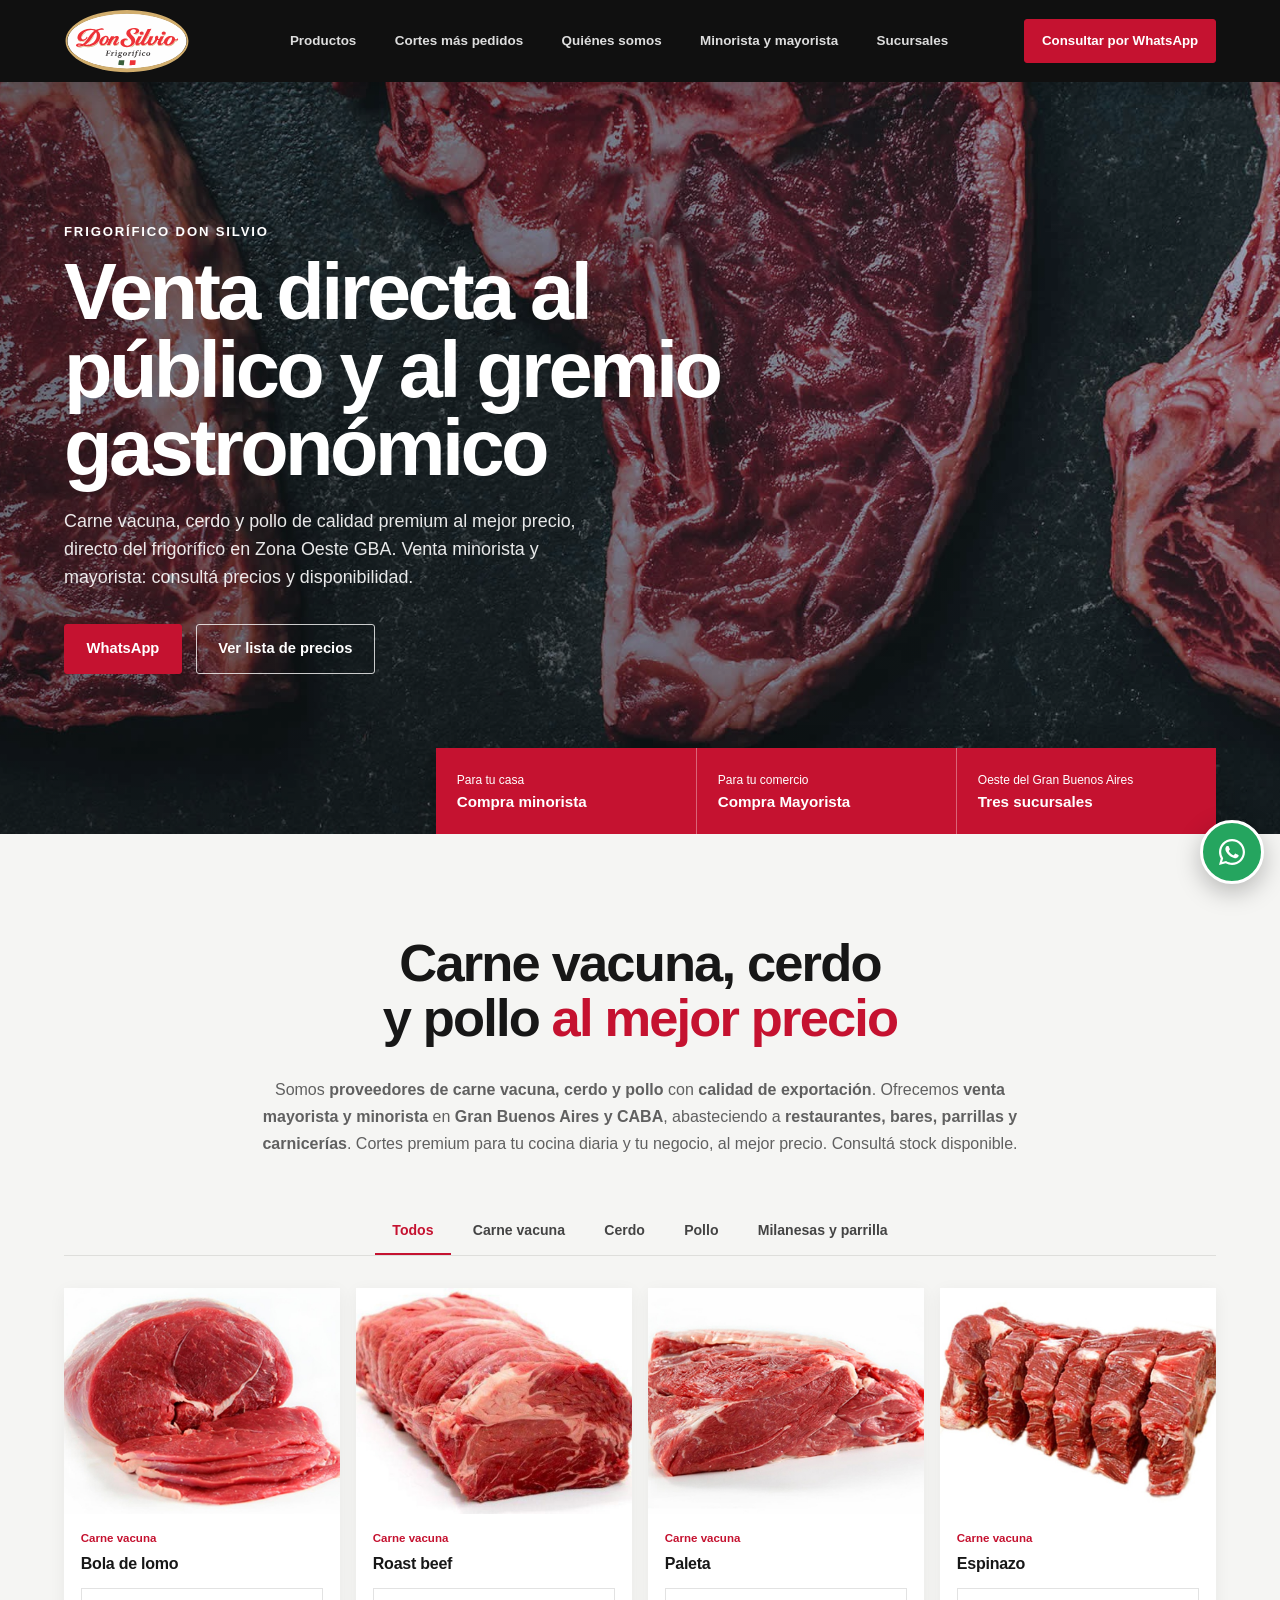
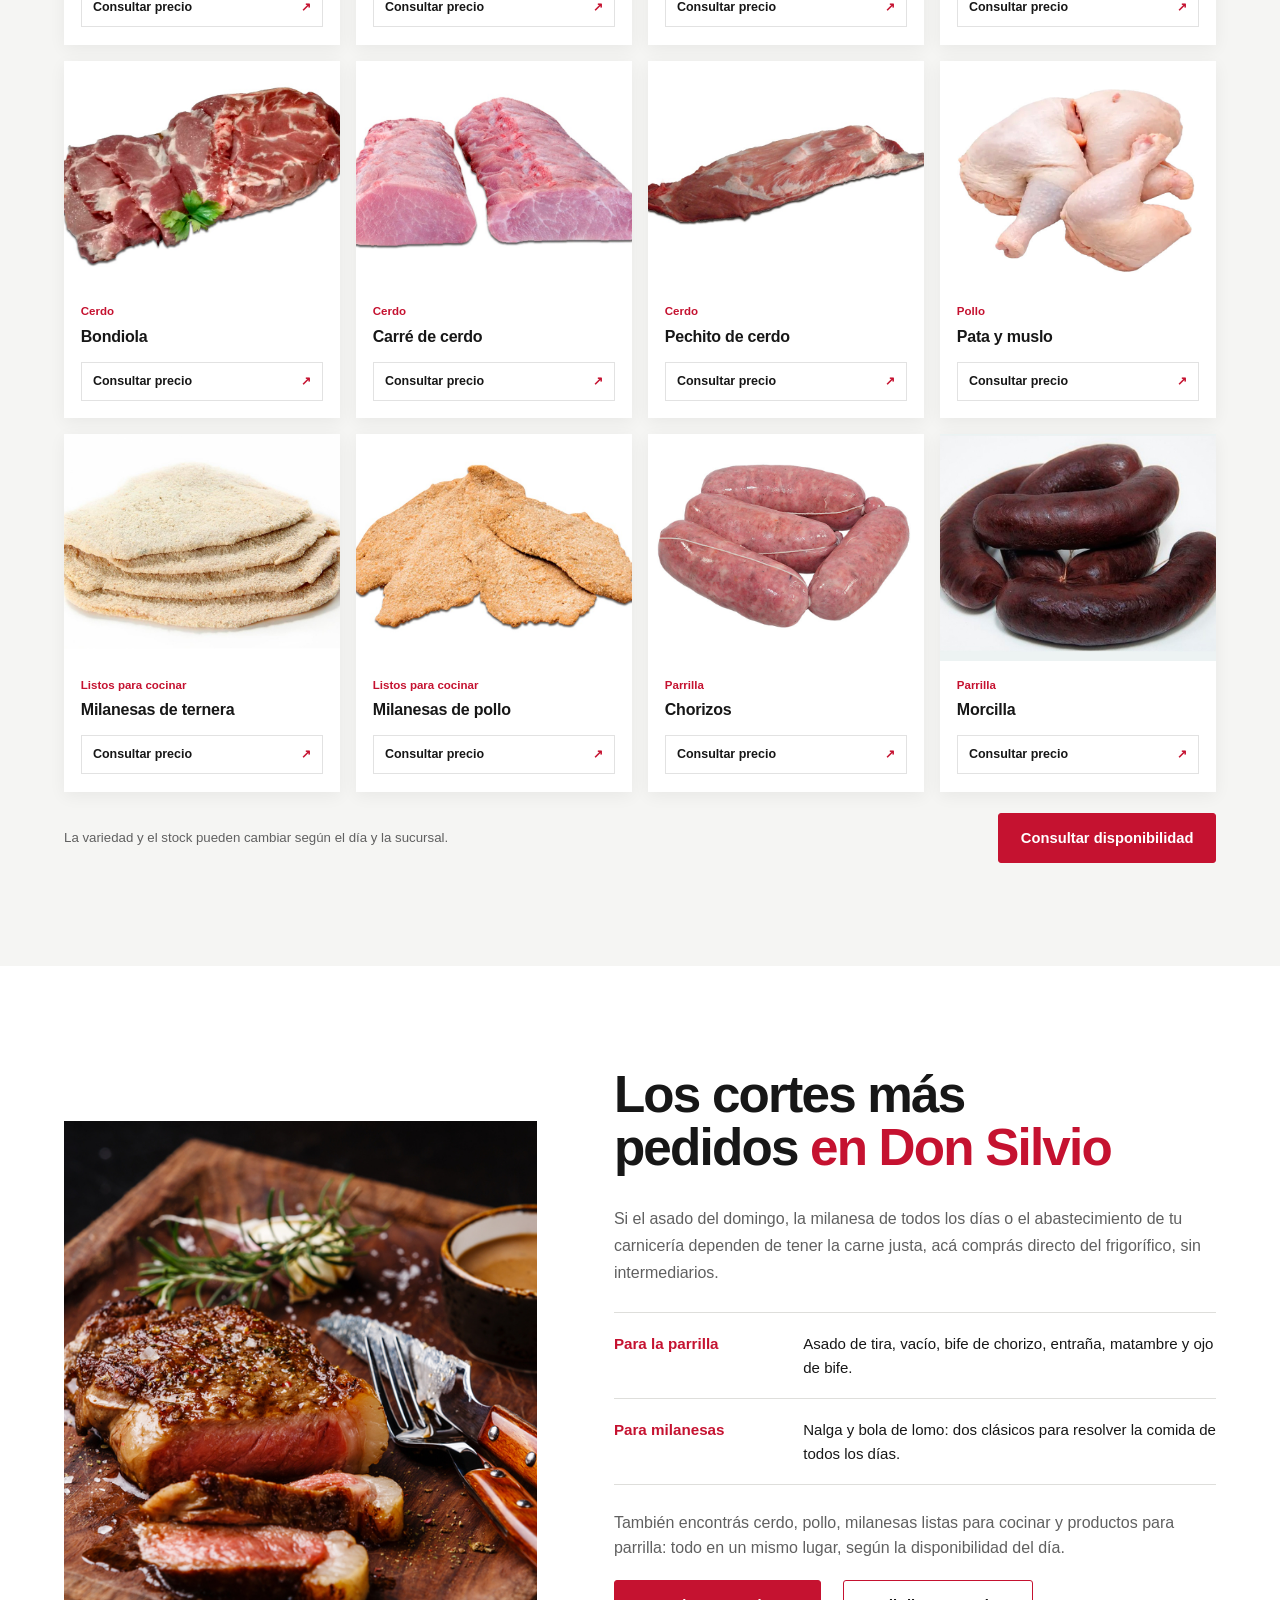
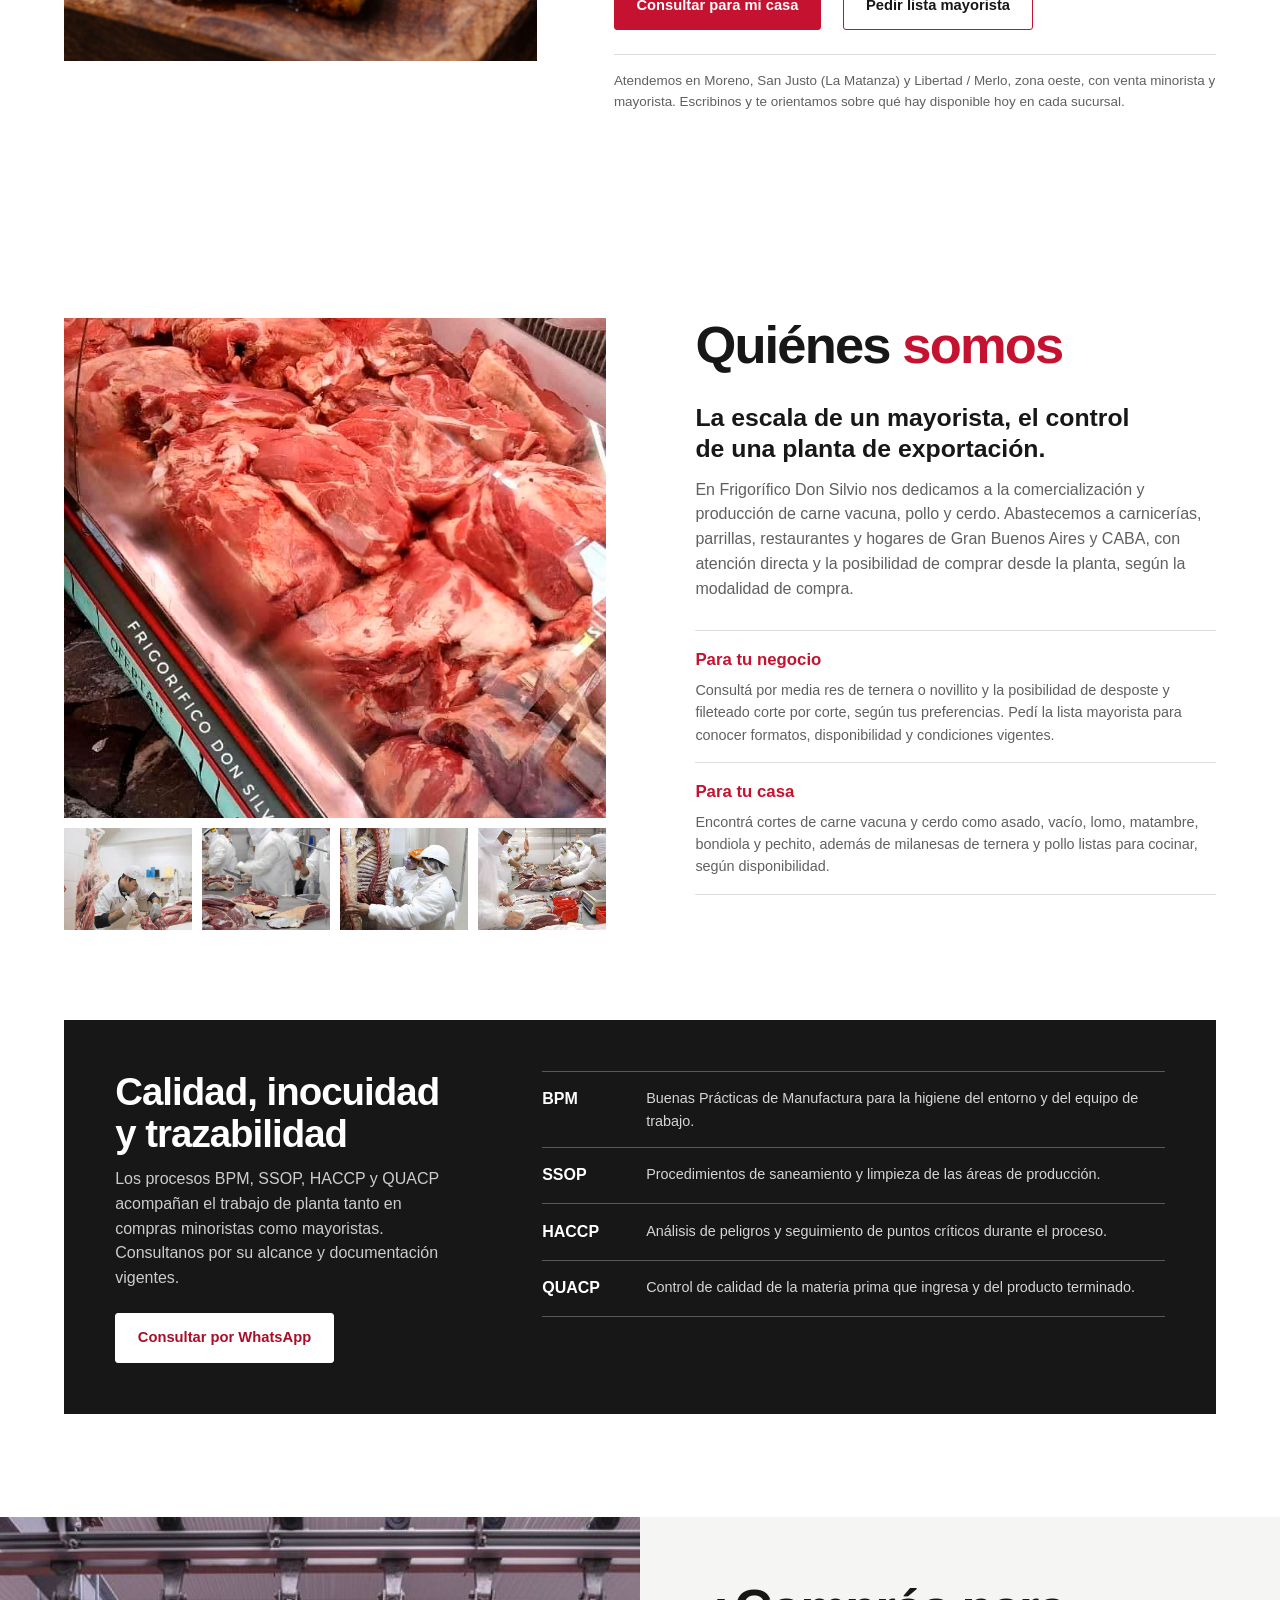
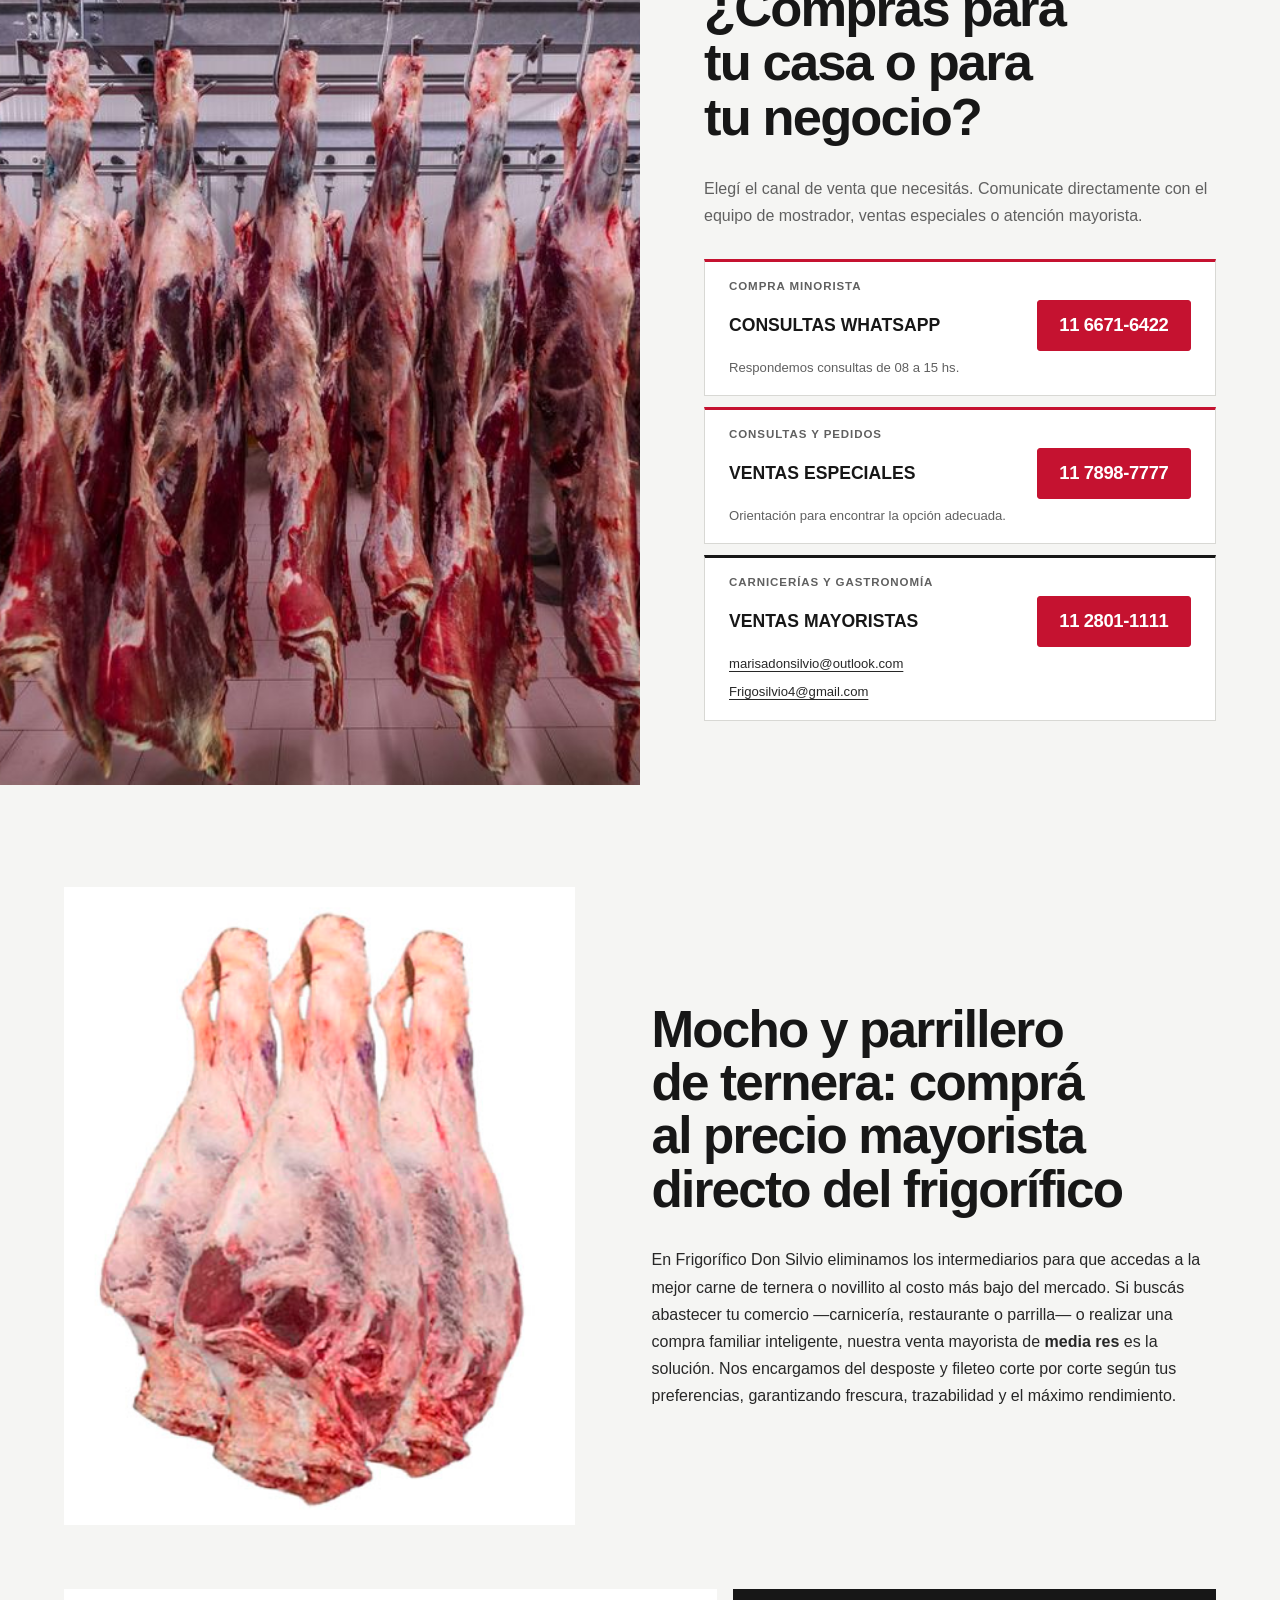
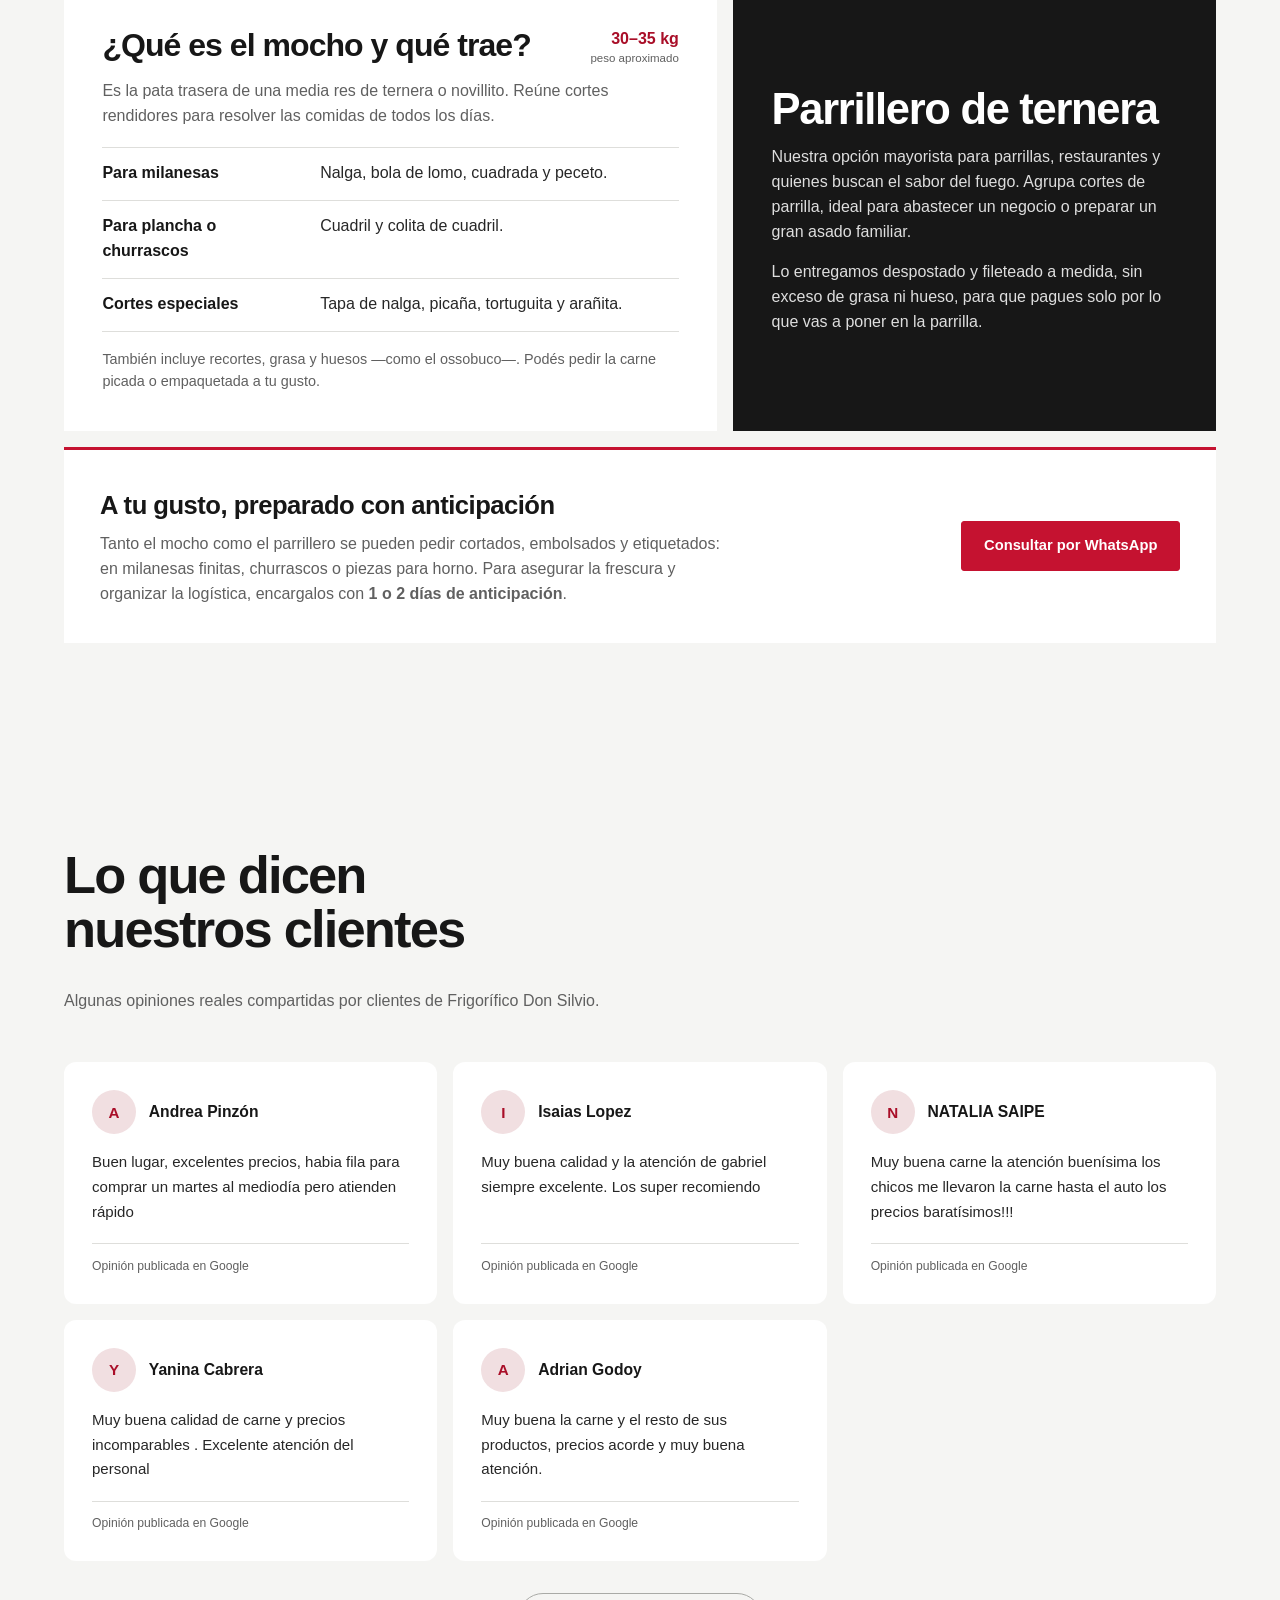
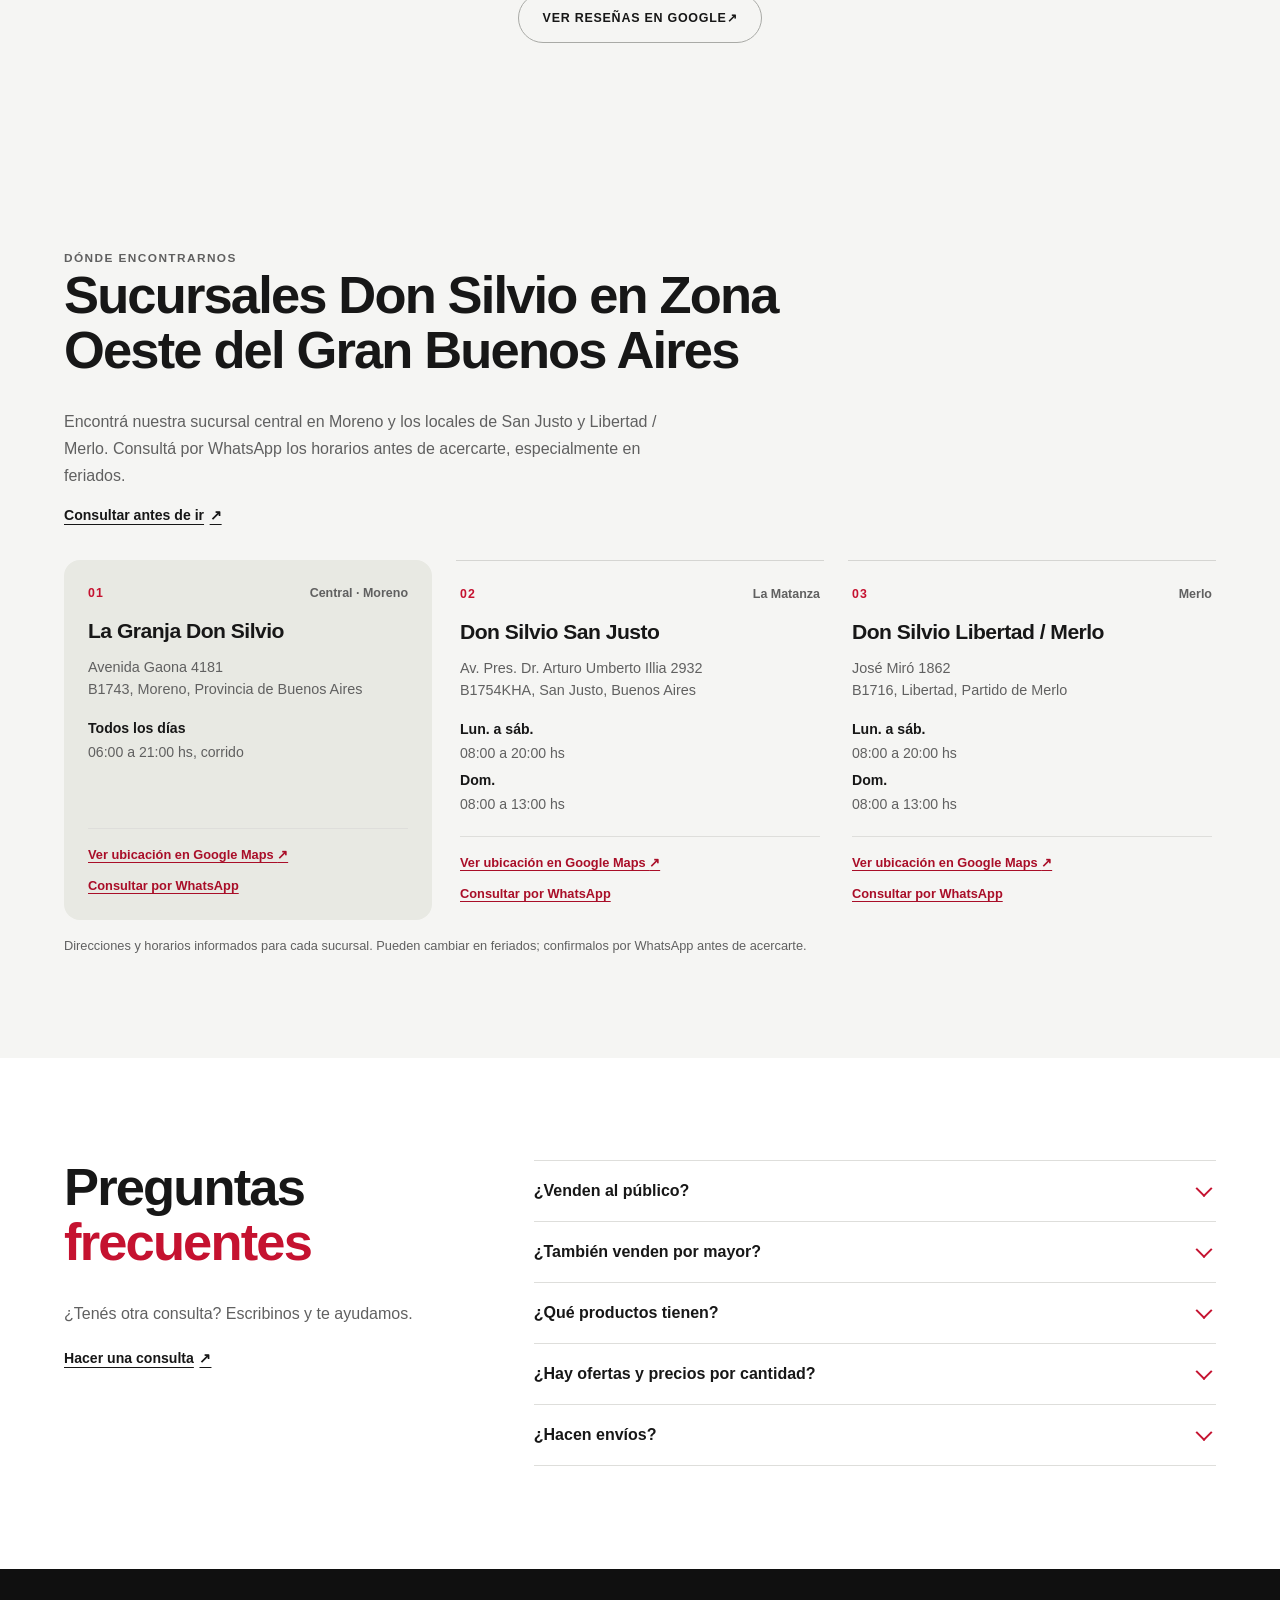
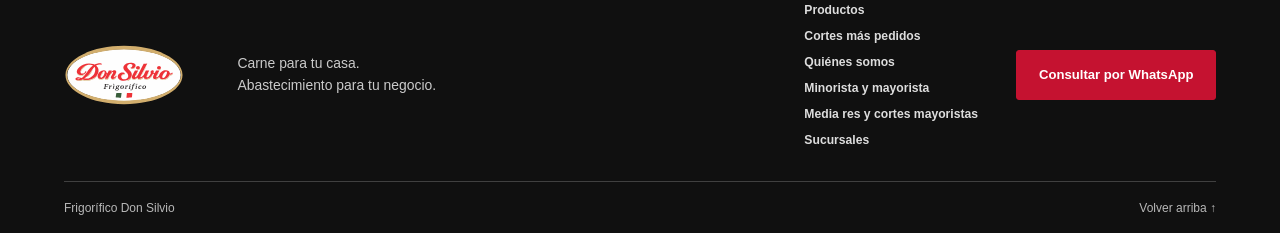
==== commit cfc55917: "Update hero purchase CTAs" ====
--- a/index.html
+++ b/index.html
@@ -284,8 +284,13 @@
               href="https://wa.me/5491166716422?text=Hola%20Don%20Silvio%2C%20quiero%20consultar%20precios%2C%20disponibilidad%20y%20opciones%20de%20compra."
               target="_blank"
               rel="noopener noreferrer"
-            >Consultar por WhatsApp</a>
-            <a class="button button--outline" href="#productos">Ver productos</a>
+            >WhatsApp</a>
+            <a
+              class="button button--outline"
+              href="https://docs.google.com/spreadsheets/d/e/2PACX-1vSGy9S84t_UoNDJgB9qzV6AeomXc5pmYFr936uEW7SfzdX4zCHfzJaCz8ajc5Qfyg/pubhtml"
+              target="_blank"
+              rel="noopener noreferrer"
+            >Ver lista de precios</a>
           </div>
         </div>
         <div class="hero-ribbon" aria-label="Modalidades de compra">
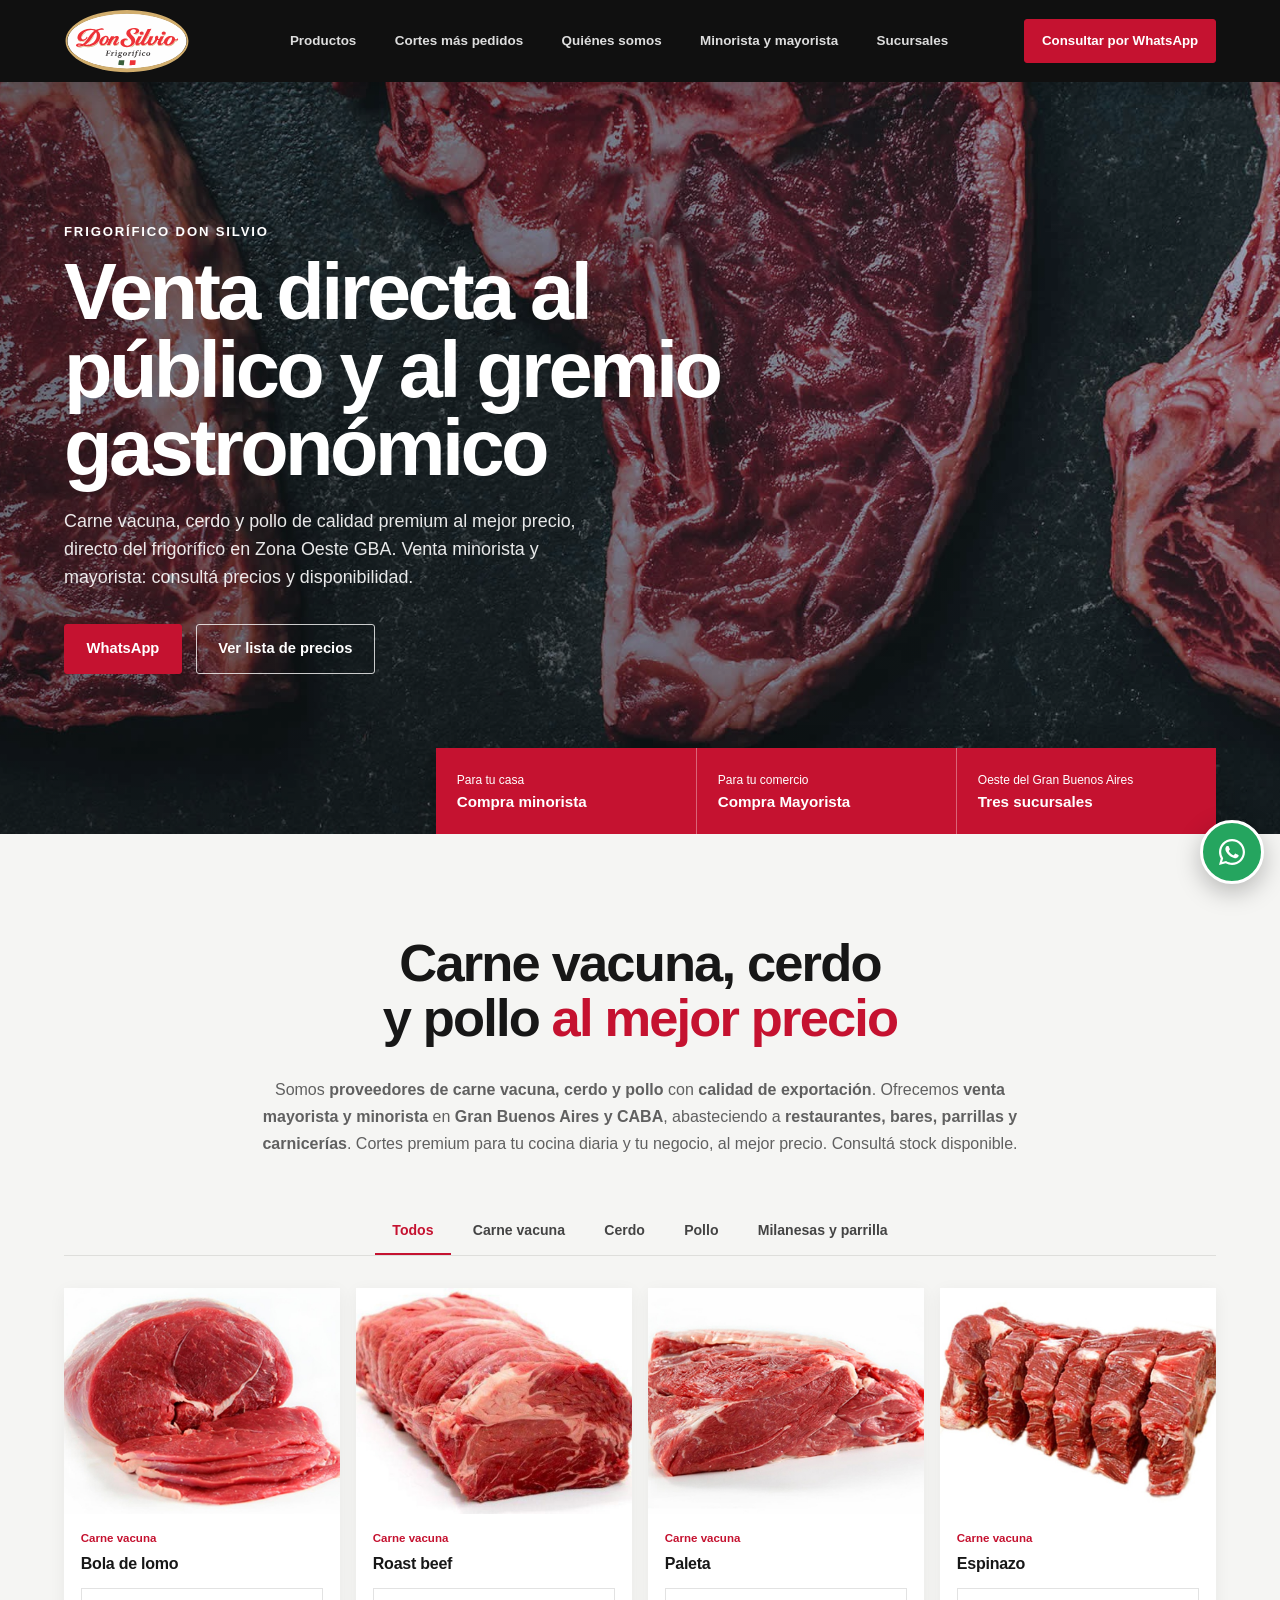
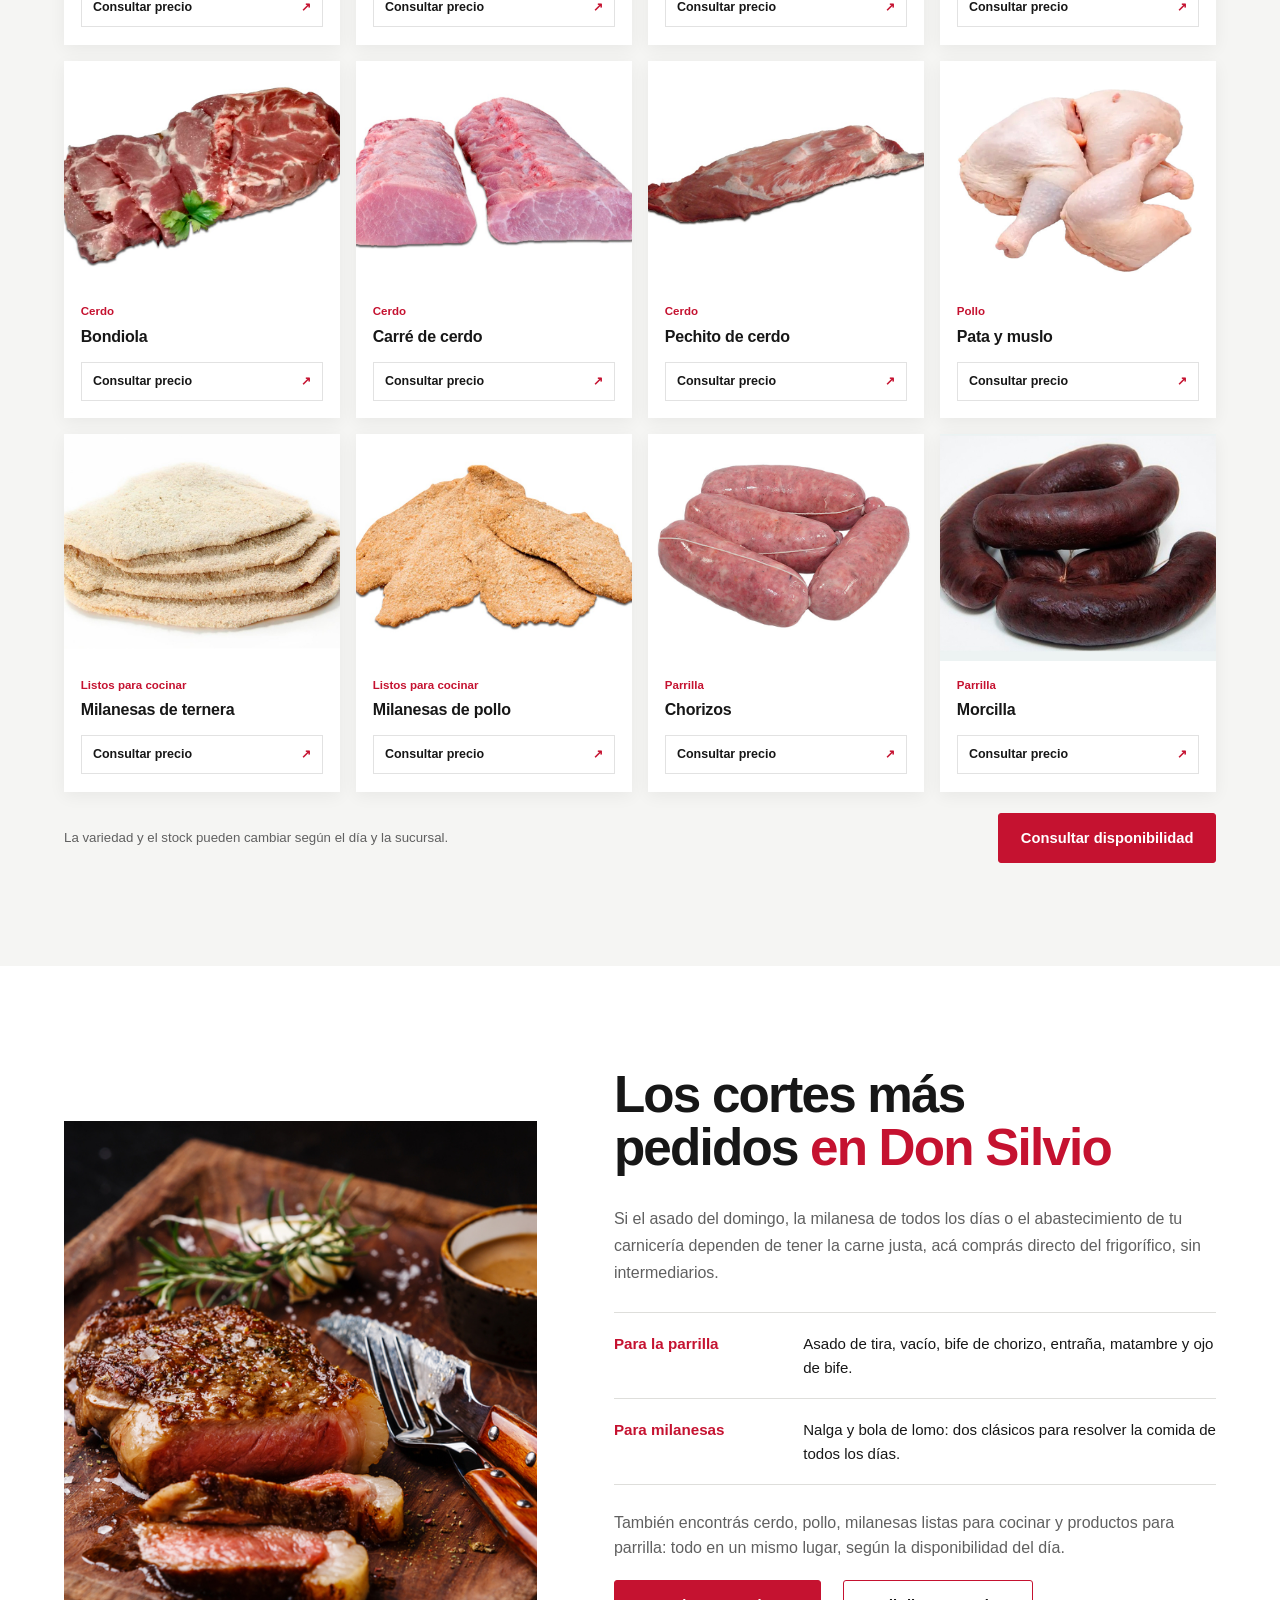
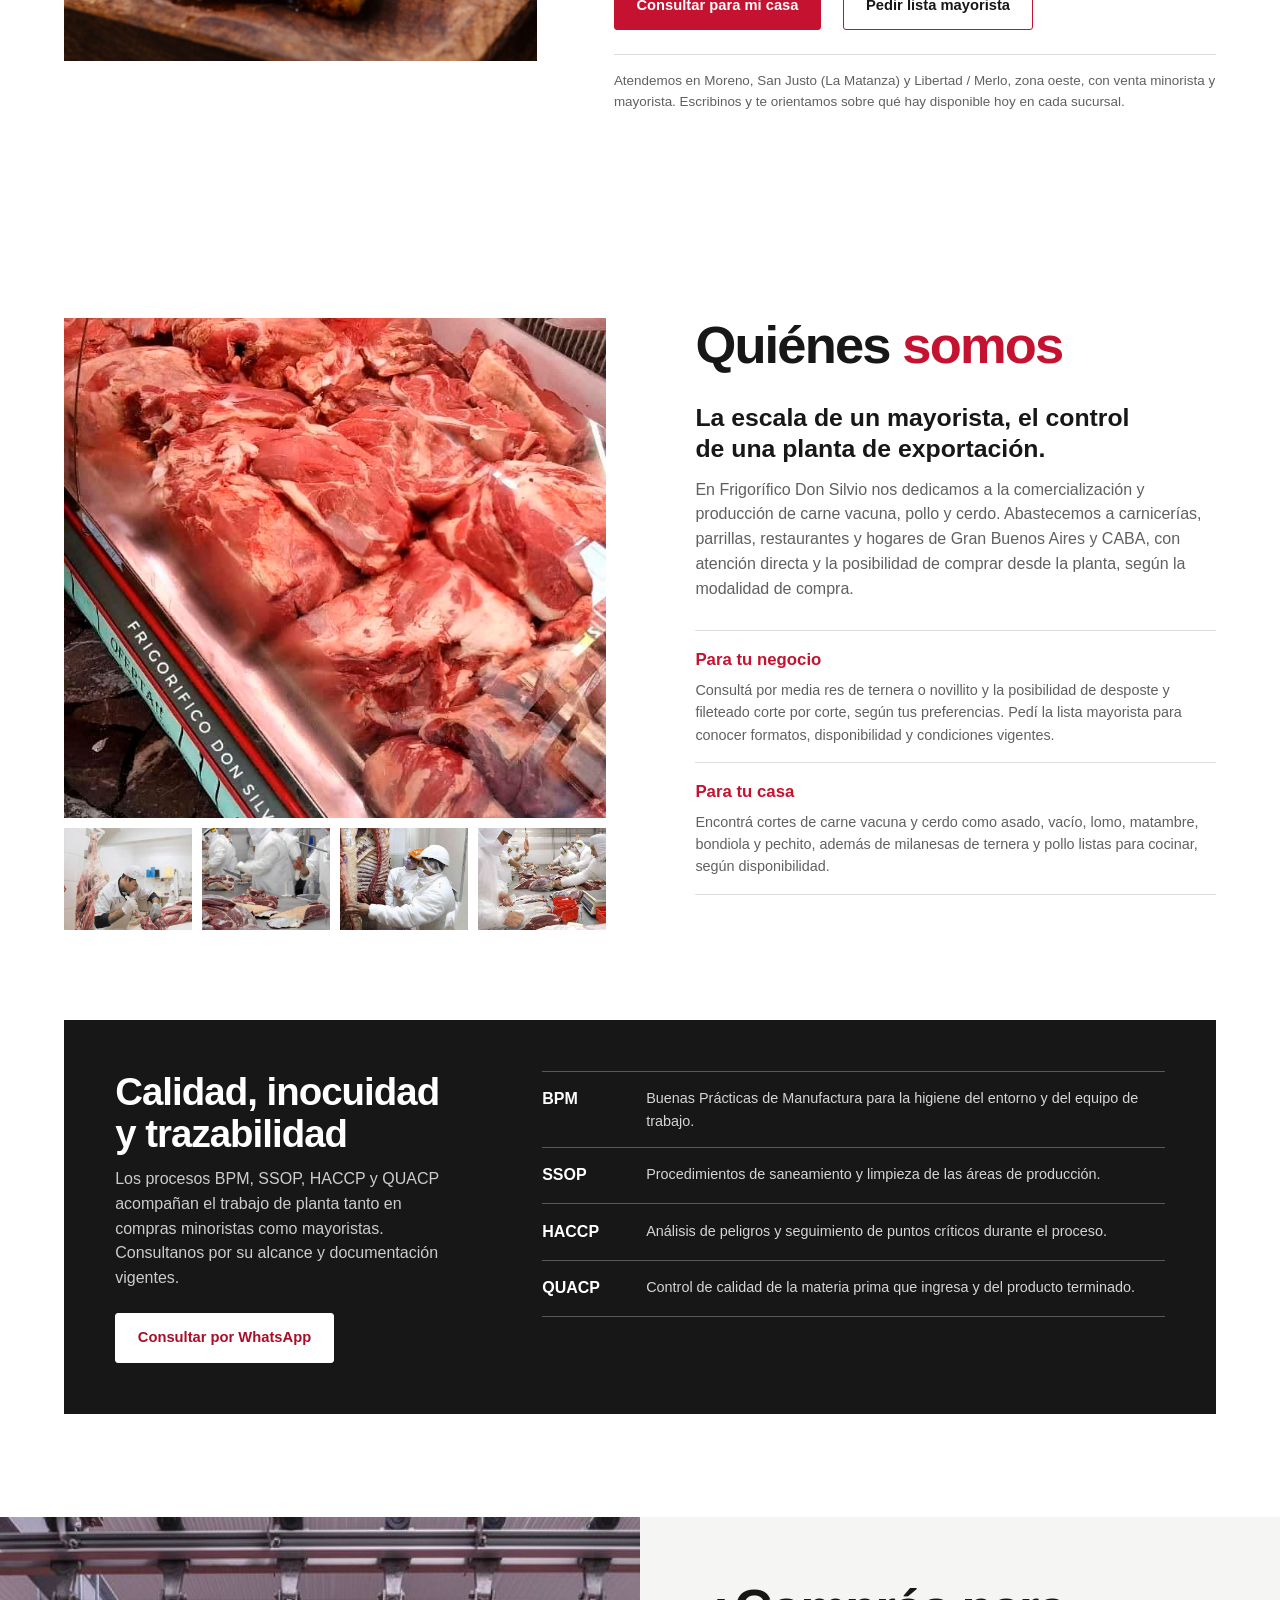
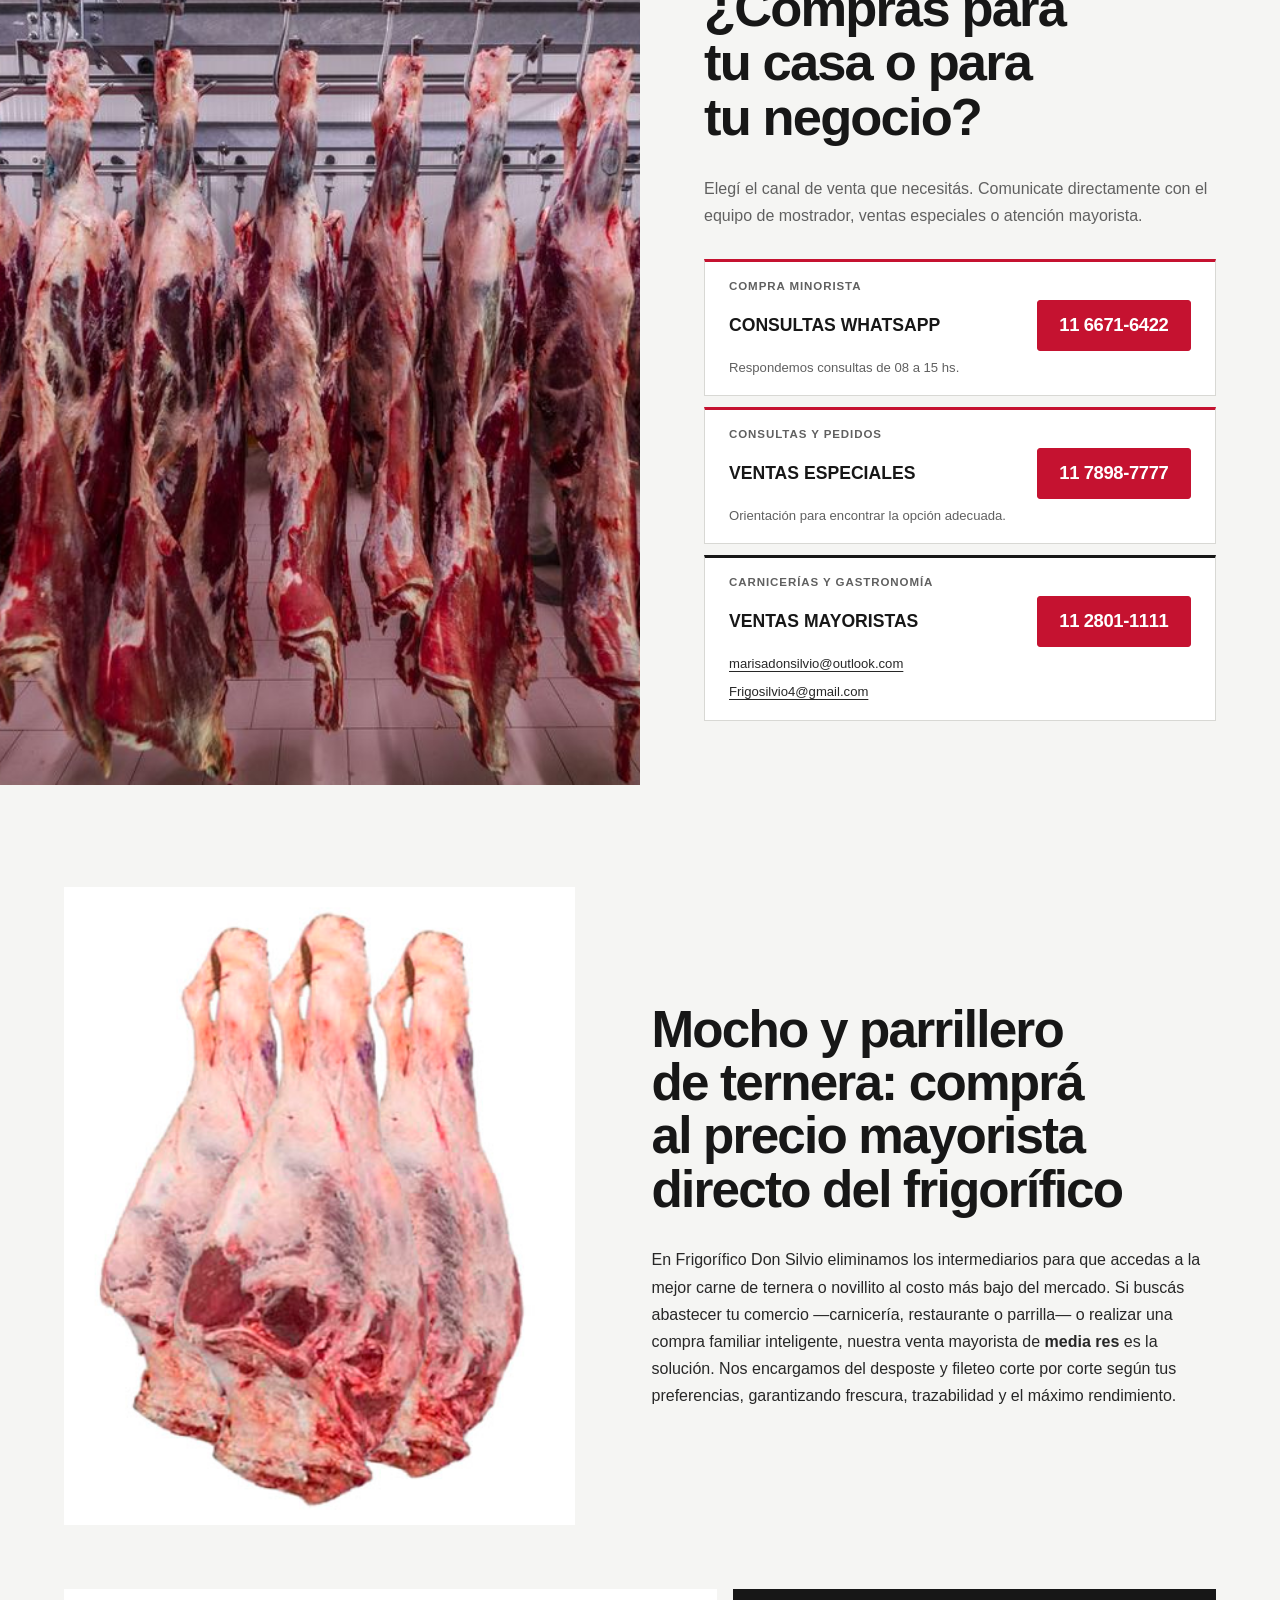
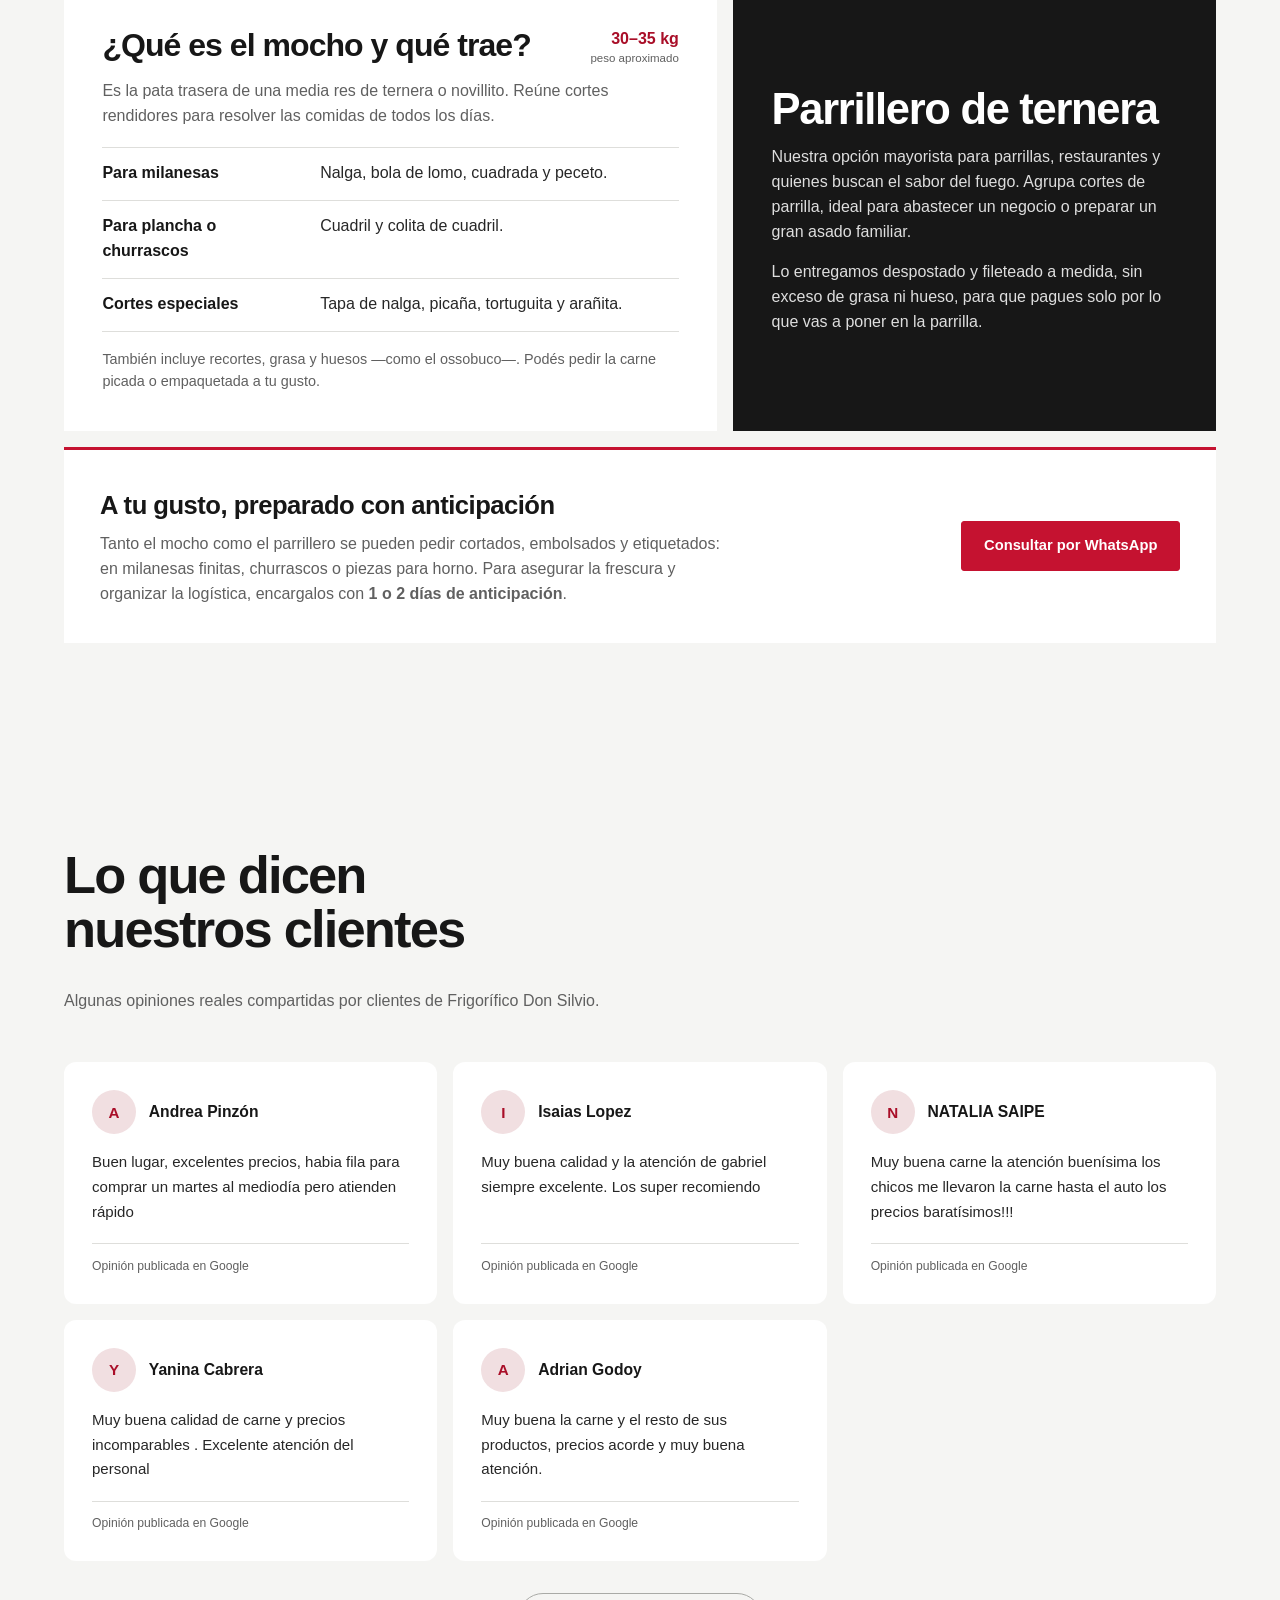
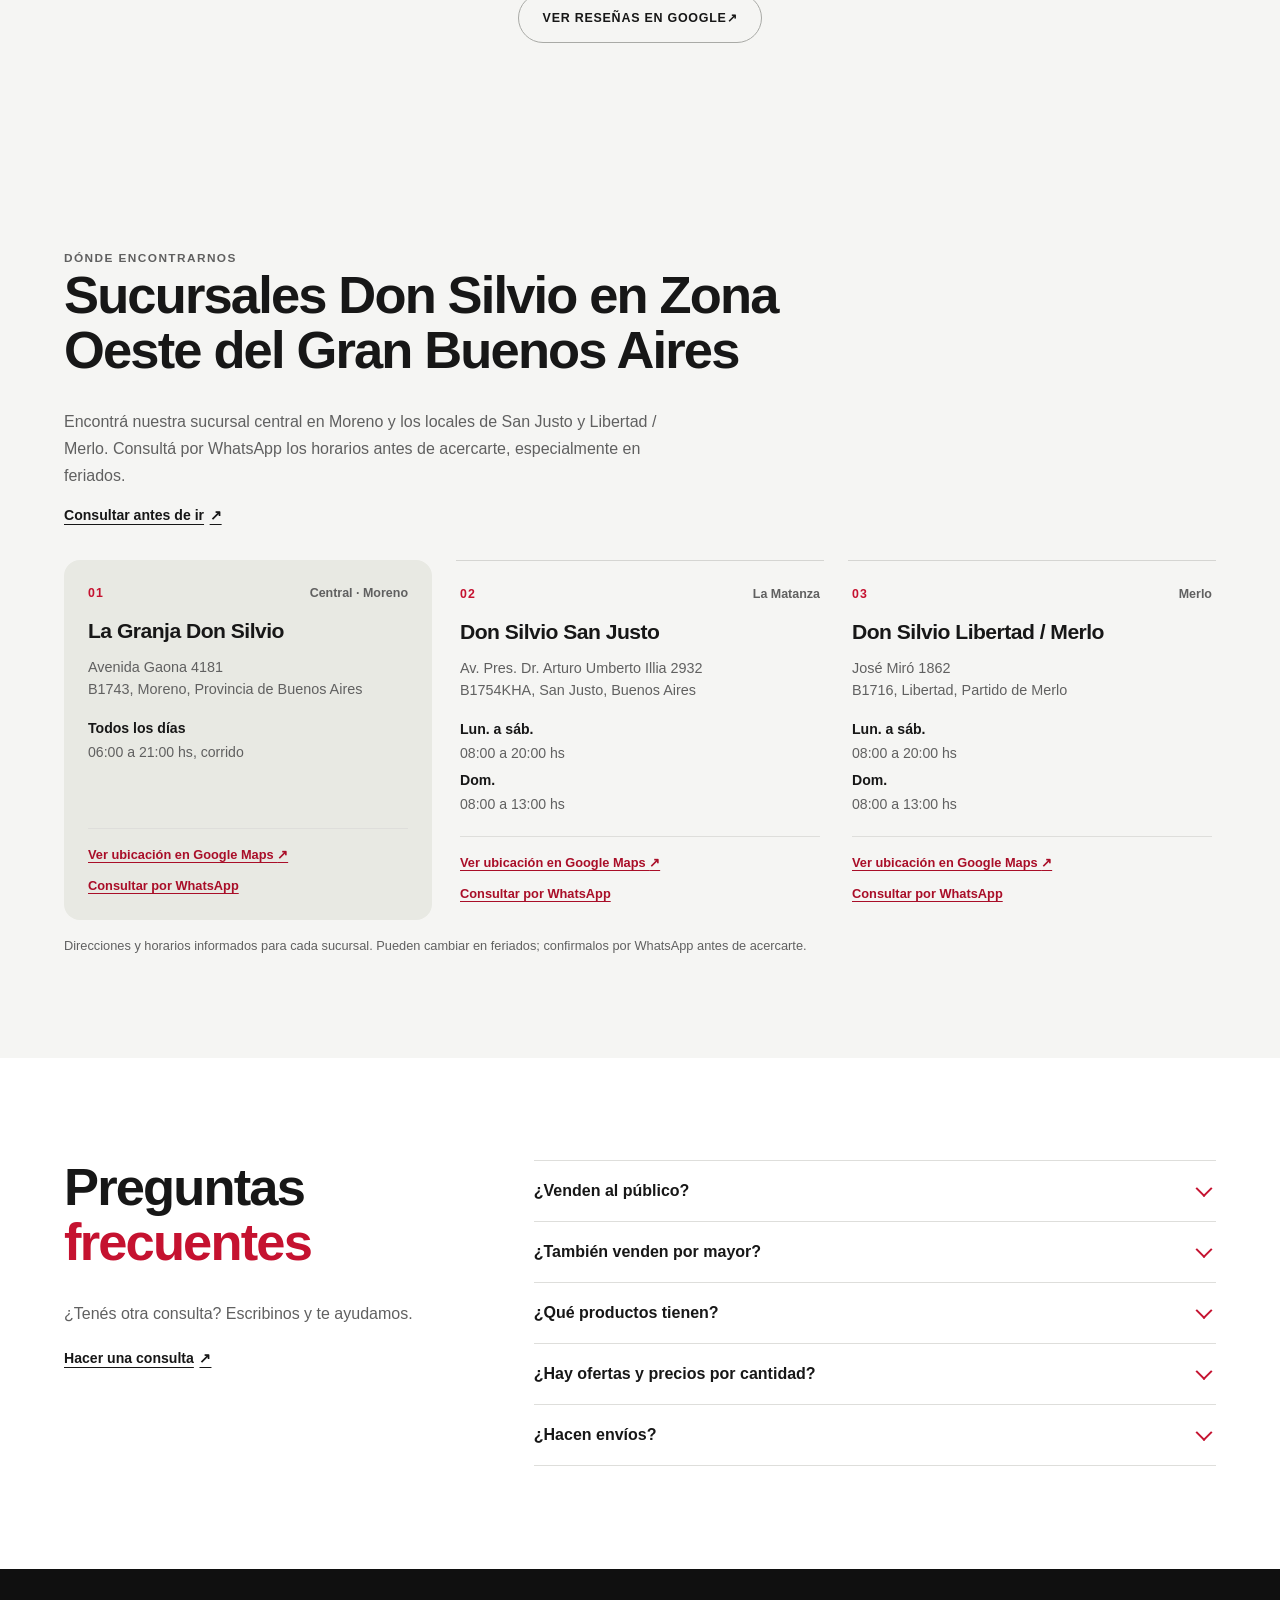
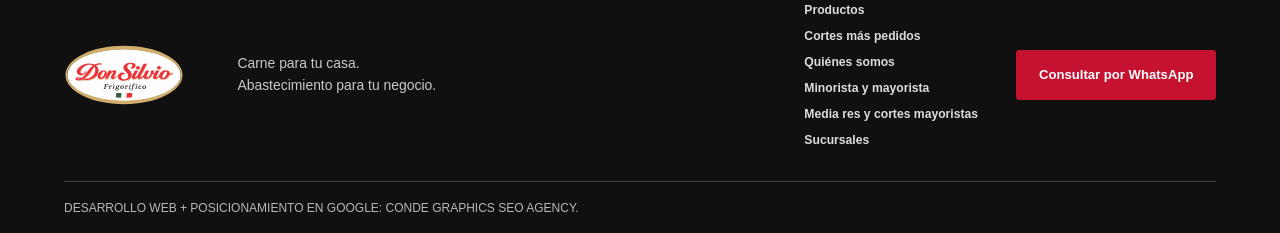
==== commit 81bed33f: "Add Conde Graphics footer authorship" ====
--- a/index.html
+++ b/index.html
@@ -1028,8 +1028,11 @@
         >Consultar por WhatsApp</a>
       </div>
       <div class="footer-bottom page-shell">
-        <span>Frigorífico Don Silvio</span>
-        <a href="#inicio">Volver arriba ↑</a>
+        <a
+          href="https://www.condegraphics.com/"
+          target="_blank"
+          rel="noopener noreferrer"
+        >DESARROLLO WEB + POSICIONAMIENTO EN GOOGLE: CONDE GRAPHICS SEO AGENCY.</a>
       </div>
     </footer>
     <a
